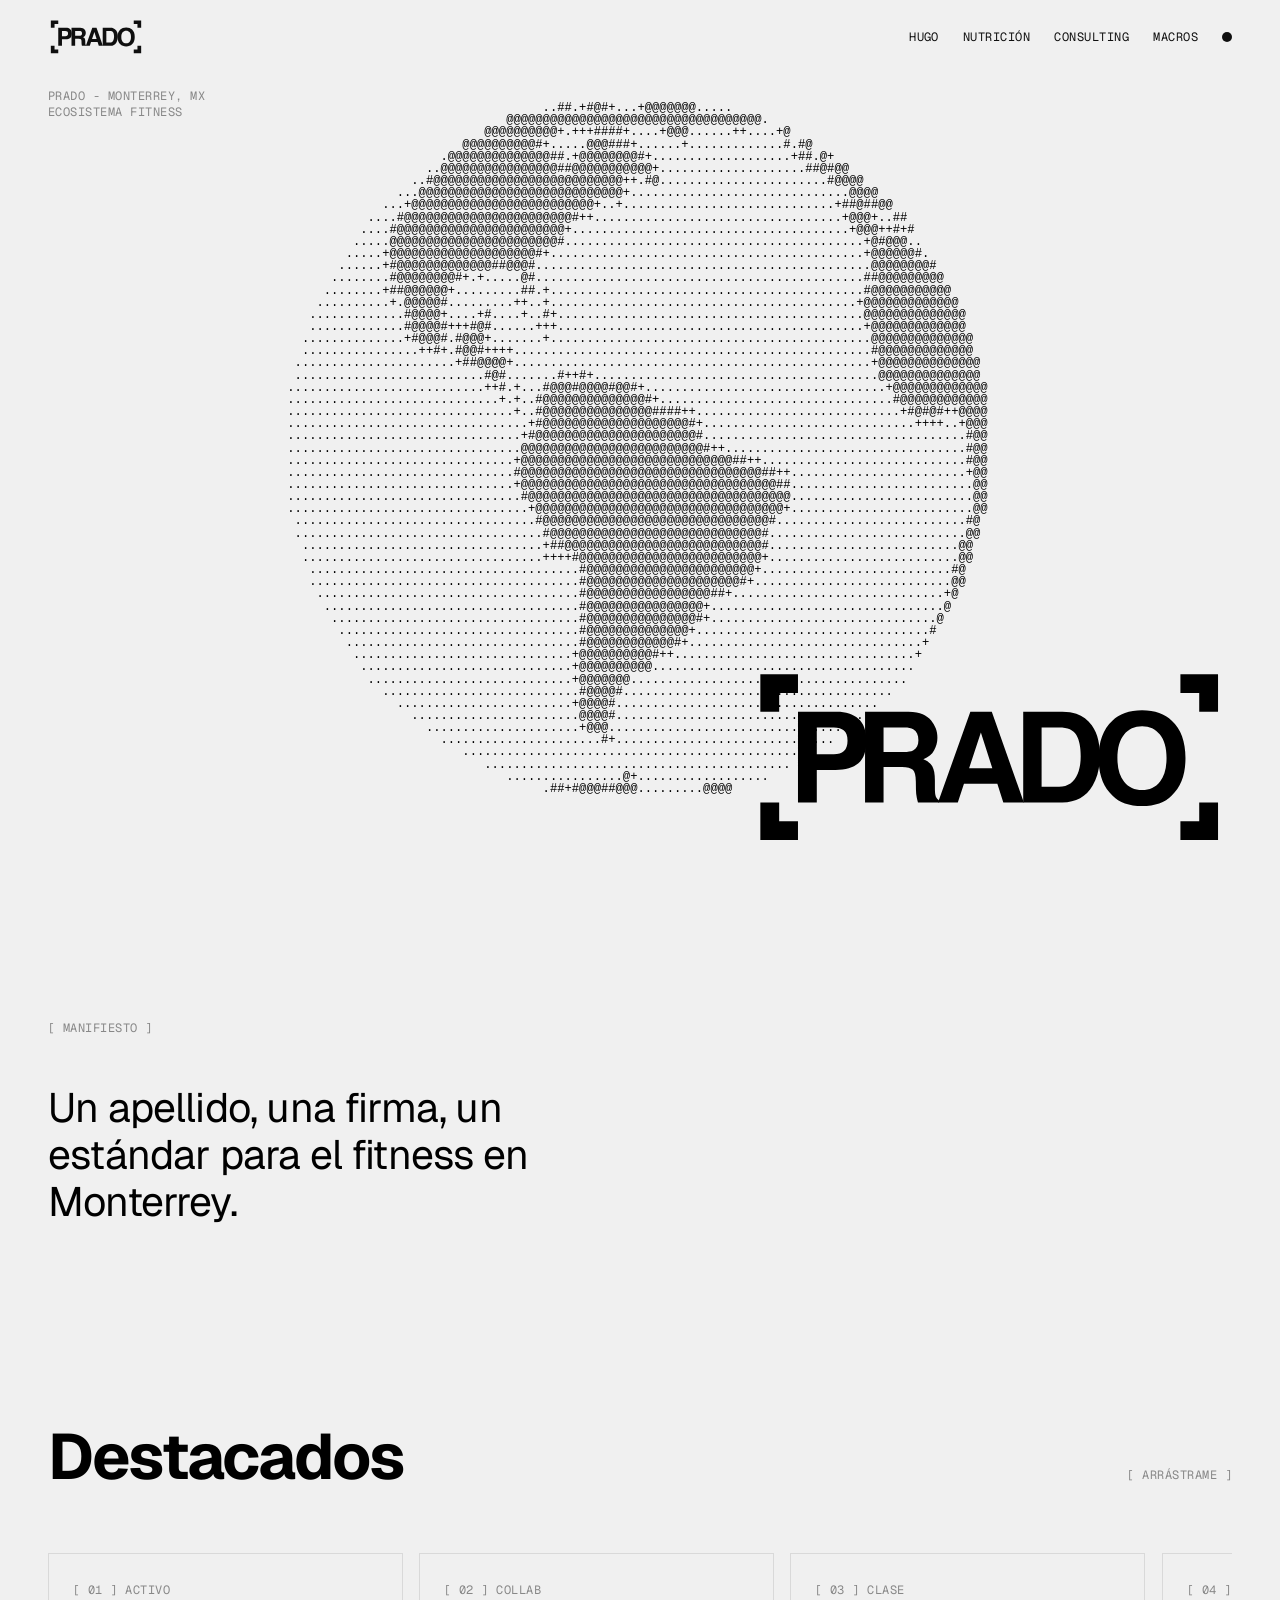
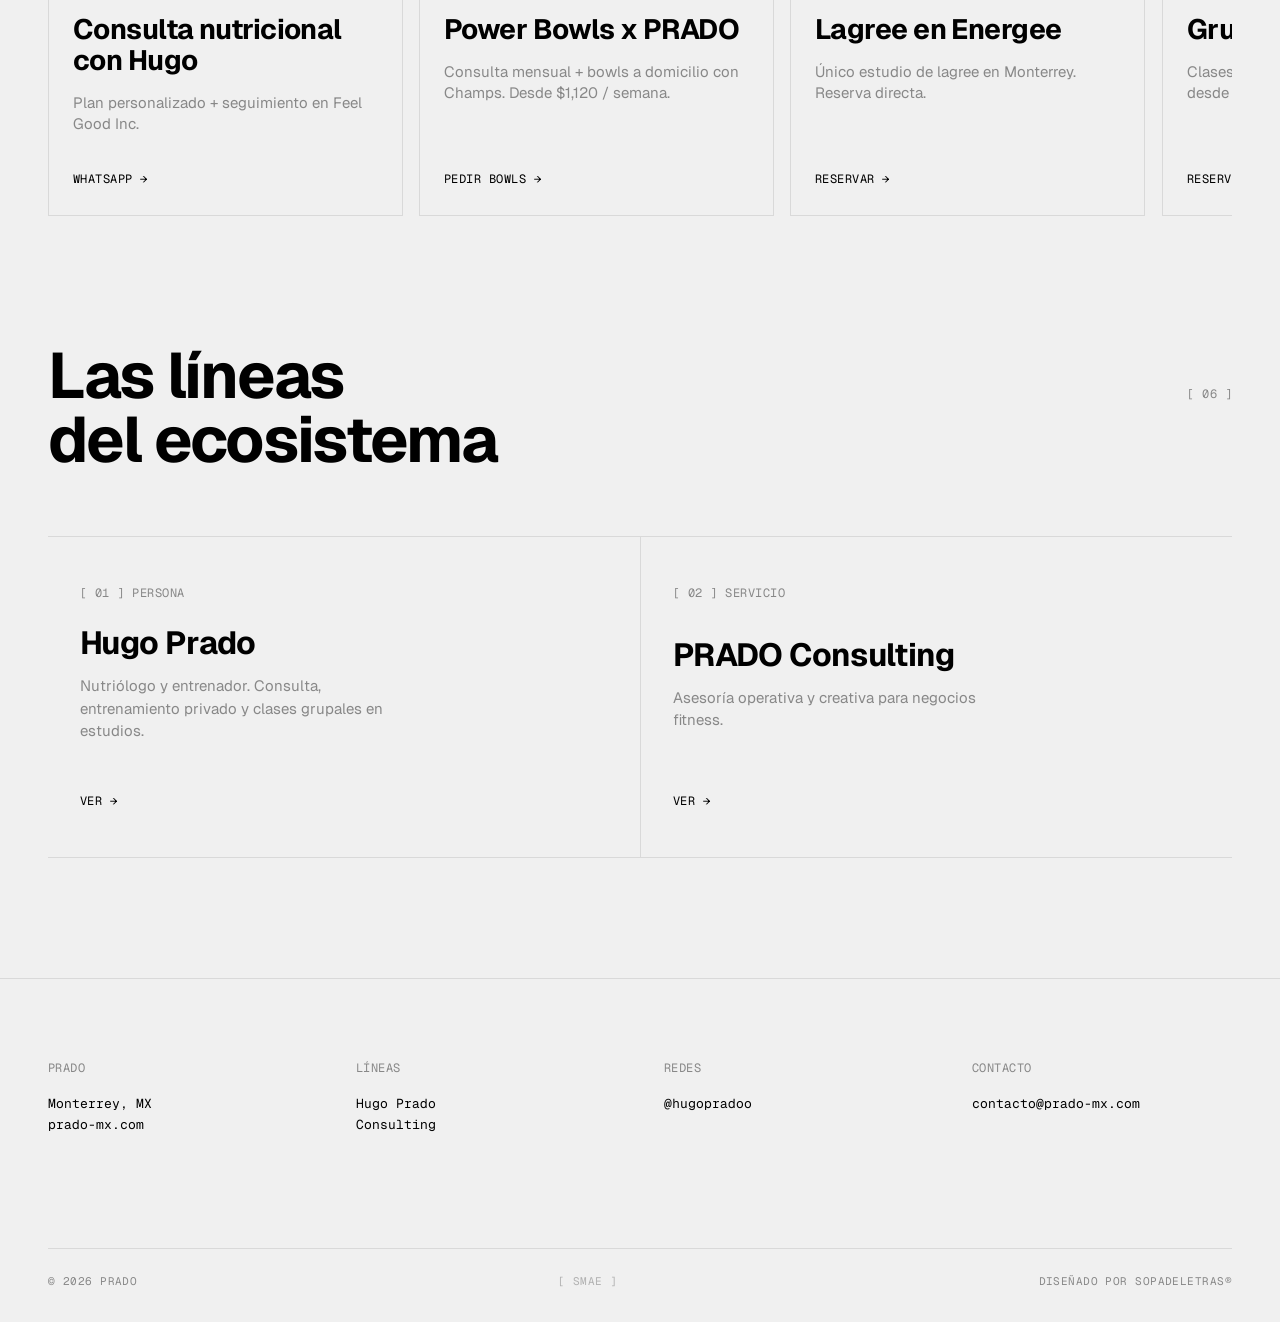
==== index.html @ 4c2db455 "infra: lenis local, 404 page, sitemap, cache-bump script, email fix Fundación mecánica (fase Opus, s" ====
<!doctype html>
<html lang="es">
<head>
  <meta charset="utf-8" />
  <meta name="viewport" content="width=device-width, initial-scale=1, viewport-fit=cover" />
  <title>PRADO - Fitness curado en Monterrey</title>

  <meta name="description" content="PRADO es un ecosistema fitness con base en Monterrey. Hugo Prado y PRADO Consulting." />
  <meta name="theme-color" content="#F0F0F0" />

  <meta property="og:type" content="website" />
  <meta property="og:site_name" content="PRADO" />
  <meta property="og:title" content="PRADO - Fitness curado en Monterrey" />
  <meta property="og:description" content="Ecosistema fitness con base en Monterrey. Hugo Prado y PRADO Consulting." />
  <meta property="og:image" content="https://prado-mx.com/assets/images/og/og-default.jpg?v=2" />
  <meta property="og:image:type" content="image/jpeg" />
  <meta property="og:image:width" content="1200" />
  <meta property="og:image:height" content="630" />
  <meta property="og:image:alt" content="PRADO - ecosistema fitness en Monterrey" />
  <meta property="og:url" content="https://prado-mx.com/" />
  <meta property="og:locale" content="es_MX" />

  <link rel="canonical" href="https://prado-mx.com/" />

  <meta name="twitter:card" content="summary_large_image" />
  <meta name="twitter:title" content="PRADO - Fitness curado en Monterrey" />
  <meta name="twitter:description" content="Ecosistema fitness con base en Monterrey." />
  <meta name="twitter:image" content="https://prado-mx.com/assets/images/og/og-default.jpg?v=2" />

  <link rel="icon" href="/assets/logo/favicon-dark.png" type="image/png" media="(prefers-color-scheme: light)" />
  <link rel="icon" href="/assets/logo/favicon-light.png" type="image/png" media="(prefers-color-scheme: dark)" />
  <link rel="apple-touch-icon" href="/assets/logo/app-icon.png" />

  <link rel="preconnect" href="https://fonts.googleapis.com">
  <link rel="preconnect" href="https://fonts.gstatic.com" crossorigin>
  <link href="https://fonts.googleapis.com/css2?family=Geist:wght@400;700&family=Geist+Mono:wght@400&display=swap" rel="stylesheet">

  <link rel="stylesheet" href="/style.css?v=30" />

  <script>
    (function () {
      try {
        var s = localStorage.getItem('prado-theme');
        var sys = window.matchMedia('(prefers-color-scheme: dark)').matches;
        if (s === 'dark' || (!s && sys)) document.documentElement.classList.add('dark');
      } catch (e) {}
    })();
  </script>

  <script type="application/ld+json">
  {
    "@context": "https://schema.org",
    "@type": "Organization",
    "name": "PRADO",
    "url": "https://prado-mx.com",
    "description": "Ecosistema fitness con base en Monterrey.",
    "sameAs": [
      "https://instagram.com/hugopradoo"
    ]
  }
  </script>
</head>
<body>

  <nav class="nav">
    <a href="/" class="nav-logo" aria-label="PRADO">
      <svg viewBox="80 360 920 360" xmlns="http://www.w3.org/2000/svg" aria-hidden="true">
        <g fill="currentColor">
          <path d="M292.56,551.51c-10.04,8.37-24.36,12.56-42.99,12.56h-35.69v61.64h-35.59v-171.42h73.61c16.97,0,30.5,4.42,40.58,13.26,10.09,8.84,15.13,22.52,15.13,41.05,0,20.24-5.02,34.54-15.05,42.91ZM265.23,489.76c-4.54-3.8-10.89-5.7-19.07-5.7h-32.28v50.47h32.28c8.17,0,14.53-2.05,19.07-6.16,4.54-4.11,6.8-10.62,6.8-19.54s-2.27-15.27-6.8-19.07Z"/>
          <path d="M414.2,458.71c6.31,2.72,11.66,6.71,16.05,11.98,3.63,4.34,6.5,9.15,8.62,14.42,2.12,5.27,3.17,11.28,3.17,18.03,0,8.14-2.05,16.15-6.16,24.02-4.11,7.87-10.89,13.43-20.35,16.69,7.91,3.18,13.51,7.7,16.81,13.55,3.3,5.86,4.94,14.79,4.94,26.81v11.51c0,7.83.31,13.14.95,15.93.95,4.42,3.15,7.68,6.61,9.77v4.3h-39.54c-1.09-3.8-1.86-6.86-2.33-9.19-.93-4.81-1.43-9.73-1.51-14.77l-.23-15.93c-.15-10.93-2.04-18.22-5.67-21.86-3.63-3.64-10.43-5.47-20.41-5.47h-34.98v67.22h-35.01v-171.42h81.99c11.72.23,20.73,1.71,27.05,4.42ZM340.16,484.06v46.05h38.55c7.66,0,13.4-.93,17.23-2.79,6.77-3.26,10.16-9.69,10.16-19.31,0-10.39-3.28-17.37-9.83-20.93-3.68-2.02-9.2-3.02-16.57-3.02h-39.54Z"/>
          <path d="M504.37,454.29h40.53l60.65,171.42h-38.84l-11.31-35.24h-63.13l-11.62,35.24h-37.47l61.19-171.42ZM502.01,560.93h43.9l-21.65-67.45-22.25,67.45Z"/>
          <path d="M704.8,458.01c12.03,3.95,21.76,11.21,29.21,21.75,5.97,8.53,10.04,17.75,12.22,27.68,2.17,9.93,3.26,19.38,3.26,28.38,0,22.79-4.58,42.1-13.73,57.92-12.41,21.32-31.58,31.98-57.5,31.98h-73.91v-171.42h73.91c10.63.16,19.48,1.4,26.54,3.72ZM639.13,484.06v111.88h33.08c16.93,0,28.73-8.33,35.41-25,3.65-9.15,5.47-20.04,5.47-32.68,0-17.44-2.74-30.84-8.21-40.18-5.48-9.34-16.37-14.01-32.67-14.01h-33.08Z"/>
          <path d="M885.36,612.48c-12.95,13.34-31.67,20-56.17,20s-43.22-6.67-56.17-20c-17.37-16.36-26.05-39.93-26.05-70.71s8.68-54.97,26.05-70.71c12.95-13.33,31.67-20,56.17-20s43.22,6.67,56.17,20c17.29,15.74,25.93,39.31,25.93,70.71s-8.64,54.35-25.93,70.71ZM862.97,586.43c8.33-10.47,12.5-25.35,12.5-44.66s-4.17-34.09-12.5-44.6c-8.33-10.51-19.6-15.76-33.78-15.76s-25.51,5.23-33.96,15.7c-8.45,10.47-12.68,25.35-12.68,44.66s4.23,34.19,12.68,44.66c8.45,10.47,19.77,15.7,33.96,15.7s25.45-5.23,33.78-15.7Z"/>
          <polygon points="142.71 383.11 107.12 383.11 107.12 418.7 107.12 454.29 142.71 454.29 142.71 418.7 178.29 418.7 178.29 383.11 142.71 383.11"/>
          <polygon points="142.71 661.3 142.71 625.71 107.12 625.71 107.12 661.3 107.12 696.89 142.71 696.89 178.29 696.89 178.29 661.3 142.71 661.3"/>
          <polygon points="937.29 625.71 937.29 661.3 901.71 661.3 901.71 696.89 937.29 696.89 972.88 696.89 972.88 661.3 972.88 625.71 937.29 625.71"/>
          <polygon points="937.29 383.11 901.71 383.11 901.71 418.7 937.29 418.7 937.29 454.29 972.88 454.29 972.88 418.7 972.88 383.11 937.29 383.11"/>
        </g>
      </svg>
    </a>
    <div class="nav-right">
      <div class="nav-links">
        <a href="/hugo">Hugo</a>
        <a href="/consulta">Nutrición</a>
        <a href="/consulting">Consulting</a>
        <a href="/macros">Macros</a>
      </div>
      <button class="theme-toggle" data-theme-toggle aria-label="Cambiar tema">
        <span data-theme-label>Dark</span>
      </button>
    </div>
    <button class="menu-toggle" data-menu-open aria-label="Abrir menú">[ Menu ]</button>
  </nav>

  <div class="menu-overlay" data-menu-overlay aria-hidden="true">
    <div class="menu-overlay-top">
      <span class="label">[ Menu ]</span>
      <button class="menu-toggle" data-menu-close aria-label="Cerrar menú">[ Close ]</button>
    </div>
    <nav class="menu-links">
      <a href="/" data-menu-link>Home</a>
      <a href="/hugo" data-menu-link>Hugo</a>
      <a href="/consulta" data-menu-link>Nutrición</a>
      <a href="/consulting" data-menu-link>Consulting</a>
      <a href="/macros" data-menu-link>Macros</a>
    </nav>
    <div class="menu-overlay-bottom">
      <span>Monterrey, MX</span>
      <button class="theme-toggle" data-theme-toggle aria-label="Cambiar tema">
        <span data-theme-label>Dark</span>
      </button>
    </div>
  </div>

  <header class="hero hero--with-globe">
    <div class="hero-meta label">
      <span>PRADO -</span> Monterrey, MX<br/>
      Ecosistema fitness
    </div>
    <pre class="hero-globe" data-globe aria-hidden="true"></pre>
    <h1 class="hero-wordmark" aria-label="PRADO">
      <svg viewBox="80 360 920 360" xmlns="http://www.w3.org/2000/svg" aria-hidden="true">
        <g fill="currentColor">
          <path d="M292.56,551.51c-10.04,8.37-24.36,12.56-42.99,12.56h-35.69v61.64h-35.59v-171.42h73.61c16.97,0,30.5,4.42,40.58,13.26,10.09,8.84,15.13,22.52,15.13,41.05,0,20.24-5.02,34.54-15.05,42.91ZM265.23,489.76c-4.54-3.8-10.89-5.7-19.07-5.7h-32.28v50.47h32.28c8.17,0,14.53-2.05,19.07-6.16,4.54-4.11,6.8-10.62,6.8-19.54s-2.27-15.27-6.8-19.07Z"/>
          <path d="M414.2,458.71c6.31,2.72,11.66,6.71,16.05,11.98,3.63,4.34,6.5,9.15,8.62,14.42,2.12,5.27,3.17,11.28,3.17,18.03,0,8.14-2.05,16.15-6.16,24.02-4.11,7.87-10.89,13.43-20.35,16.69,7.91,3.18,13.51,7.7,16.81,13.55,3.3,5.86,4.94,14.79,4.94,26.81v11.51c0,7.83.31,13.14.95,15.93.95,4.42,3.15,7.68,6.61,9.77v4.3h-39.54c-1.09-3.8-1.86-6.86-2.33-9.19-.93-4.81-1.43-9.73-1.51-14.77l-.23-15.93c-.15-10.93-2.04-18.22-5.67-21.86-3.63-3.64-10.43-5.47-20.41-5.47h-34.98v67.22h-35.01v-171.42h81.99c11.72.23,20.73,1.71,27.05,4.42ZM340.16,484.06v46.05h38.55c7.66,0,13.4-.93,17.23-2.79,6.77-3.26,10.16-9.69,10.16-19.31,0-10.39-3.28-17.37-9.83-20.93-3.68-2.02-9.2-3.02-16.57-3.02h-39.54Z"/>
          <path d="M504.37,454.29h40.53l60.65,171.42h-38.84l-11.31-35.24h-63.13l-11.62,35.24h-37.47l61.19-171.42ZM502.01,560.93h43.9l-21.65-67.45-22.25,67.45Z"/>
          <path d="M704.8,458.01c12.03,3.95,21.76,11.21,29.21,21.75,5.97,8.53,10.04,17.75,12.22,27.68,2.17,9.93,3.26,19.38,3.26,28.38,0,22.79-4.58,42.1-13.73,57.92-12.41,21.32-31.58,31.98-57.5,31.98h-73.91v-171.42h73.91c10.63.16,19.48,1.4,26.54,3.72ZM639.13,484.06v111.88h33.08c16.93,0,28.73-8.33,35.41-25,3.65-9.15,5.47-20.04,5.47-32.68,0-17.44-2.74-30.84-8.21-40.18-5.48-9.34-16.37-14.01-32.67-14.01h-33.08Z"/>
          <path d="M885.36,612.48c-12.95,13.34-31.67,20-56.17,20s-43.22-6.67-56.17-20c-17.37-16.36-26.05-39.93-26.05-70.71s8.68-54.97,26.05-70.71c12.95-13.33,31.67-20,56.17-20s43.22,6.67,56.17,20c17.29,15.74,25.93,39.31,25.93,70.71s-8.64,54.35-25.93,70.71ZM862.97,586.43c8.33-10.47,12.5-25.35,12.5-44.66s-4.17-34.09-12.5-44.6c-8.33-10.51-19.6-15.76-33.78-15.76s-25.51,5.23-33.96,15.7c-8.45,10.47-12.68,25.35-12.68,44.66s4.23,34.19,12.68,44.66c8.45,10.47,19.77,15.7,33.96,15.7s25.45-5.23,33.78-15.7Z"/>
          <polygon points="142.71 383.11 107.12 383.11 107.12 418.7 107.12 454.29 142.71 454.29 142.71 418.7 178.29 418.7 178.29 383.11 142.71 383.11"/>
          <polygon points="142.71 661.3 142.71 625.71 107.12 625.71 107.12 661.3 107.12 696.89 142.71 696.89 178.29 696.89 178.29 661.3 142.71 661.3"/>
          <polygon points="937.29 625.71 937.29 661.3 901.71 661.3 901.71 696.89 937.29 696.89 972.88 696.89 972.88 661.3 972.88 625.71 937.29 625.71"/>
          <polygon points="937.29 383.11 901.71 383.11 901.71 418.7 937.29 418.7 937.29 454.29 972.88 454.29 972.88 418.7 972.88 383.11 937.29 383.11"/>
        </g>
      </svg>
    </h1>
  </header>

  <section class="section" id="manifesto">
    <p class="label" style="margin-bottom: 48px;" data-reveal>[ Manifiesto ]</p>
    <p class="manifesto" data-reveal>
      Un apellido, una firma, un estándar para el fitness en Monterrey.
    </p>
  </section>

  <section class="section section--tight" id="destacados">
    <div class="section-head" data-reveal>
      <h2 class="section-title">Destacados</h2>
      <span class="label">[ Arrástrame ]</span>
    </div>
    <div class="ctas" role="list">
      <a class="cta-card" role="listitem" data-cursor data-reveal href="https://api.whatsapp.com/send?phone=528132446886&text=Hola%2C%20vengo%20de%20prado-mx.com%20y%20quiero%20agendar%20consulta%20nutricional%20con%20Hugo%20Prado." target="_blank" rel="noopener">
        <span class="label">[ 01 ] Activo</span>
        <h3>Consulta nutricional con Hugo</h3>
        <p>Plan personalizado + seguimiento en Feel Good Inc.</p>
        <span class="arrow">WhatsApp →</span>
      </a>
      <a class="cta-card" role="listitem" data-cursor data-reveal href="https://wa.me/528186035391?text=Hola%2C%20vengo%20de%20prado-mx.com%20y%20me%20interesa%20el%20plan%20Power%20Bowls%20x%20PRADO.">
        <span class="label">[ 02 ] Collab</span>
        <h3>Power Bowls x PRADO</h3>
        <p>Consulta mensual + bowls a domicilio con Champs. Desde $1,120 / semana.</p>
        <span class="arrow">Pedir bowls →</span>
      </a>
      <a class="cta-card" role="listitem" data-cursor data-reveal href="https://www.energee.mx/book-online" target="_blank" rel="noopener">
        <span class="label">[ 03 ] Clase</span>
        <h3>Lagree en Energee</h3>
        <p>Único estudio de lagree en Monterrey. Reserva directa.</p>
        <span class="arrow">Reservar →</span>
      </a>
      <a class="cta-card" role="listitem" data-cursor data-reveal href="https://impulsefitness.fitcolatam.com/classes" target="_blank" rel="noopener">
        <span class="label">[ 04 ] Clase</span>
        <h3>Grupales en Impulse</h3>
        <p>Clases con Hugo en Impulse. Reserva desde su plataforma.</p>
        <span class="arrow">Reservar →</span>
      </a>
      <a class="cta-card" role="listitem" data-cursor data-reveal href="/consulting">
        <span class="label">[ 05 ] Servicio</span>
        <h3>¿Tienes un estudio o una marca?</h3>
        <p>PRADO Consulting para operación, programación de clases y collabs con sentido.</p>
        <span class="arrow">Ver servicios →</span>
      </a>
      <a class="cta-card" role="listitem" data-cursor data-reveal href="/macros">
        <span class="label">[ 06 ] Herramienta</span>
        <h3>Macros Monterrey</h3>
        <p>Calculadora gratuita calibrada por Hugo Prado. Sin registro.</p>
        <span class="arrow">Calcular →</span>
      </a>
    </div>
  </section>

  <section class="section" id="lineas" style="padding-top: 40px;">
    <div class="section-head" data-reveal>
      <h2 class="section-title">Las líneas<br/>del ecosistema</h2>
      <span class="label">[ 06 ]</span>
    </div>

    <div class="lines">
      <a class="line-card" data-status="active" data-cursor data-reveal href="/hugo">
        <span class="label">[ 01 ] Persona</span>
        <div>
          <h3>Hugo Prado</h3>
          <p>Nutriólogo y entrenador. Consulta, entrenamiento privado y clases grupales en estudios.</p>
        </div>
        <span class="arrow">Ver →</span>
      </a>

      <a class="line-card" data-status="active" data-cursor data-reveal href="/consulting">
        <span class="label">[ 02 ] Servicio</span>
        <div>
          <h3>PRADO Consulting</h3>
          <p>Asesoría operativa y creativa para negocios fitness.</p>
        </div>
        <span class="arrow">Ver →</span>
      </a>

      <!-- ================================================================
           HIDDEN UNTIL LAUNCH: Fit Week, FitWork, Guía Fitness MTY, Studio Manager
           Descomentar cuando cada producto tenga campaña / página propia.
           Renumerar los [ 0X ] labels si se reactivan en otro orden.
           ================================================================ -->
      <!--
      <article class="line-card" data-status="soon">
        <span class="label">[ 03 ] Evento</span>
        <div>
          <h3>Fit Week</h3>
          <p>Semana fitness para estudios de Monterrey. Formato Restaurant Week.</p>
        </div>
        <span class="arrow">Próximamente</span>
      </article>

      <article class="line-card" data-status="soon">
        <span class="label">[ 04 ] Plataforma</span>
        <div>
          <h3>FitWork</h3>
          <p>Bolsa de trabajo fitness en México.</p>
        </div>
        <span class="arrow">Próximamente</span>
      </article>

      <article class="line-card" data-status="soon">
        <span class="label">[ 05 ] Directorio</span>
        <div>
          <h3>Guía Fitness MTY</h3>
          <p>Directorio curado de estudios en Monterrey.</p>
        </div>
        <span class="arrow">Próximamente</span>
      </article>

      <article class="line-card" data-status="soon">
        <span class="label">[ 06 ] SaaS</span>
        <div>
          <h3>Studio Manager</h3>
          <p>Software para operar estudios fitness.</p>
        </div>
        <span class="arrow">Próximamente</span>
      </article>
      -->
    </div>
  </section>

  <footer class="footer">
    <div>
      <h4>PRADO</h4>
      <p>Monterrey, MX<br/>prado-mx.com</p>
    </div>
    <div>
      <h4>Líneas</h4>
      <a href="/hugo">Hugo Prado</a><br/>
      <a href="/consulting">Consulting</a>
    </div>
    <div>
      <h4>Redes</h4>
      <a href="https://instagram.com/hugopradoo" target="_blank" rel="noopener">@hugopradoo</a>
      <!-- HIDDEN UNTIL LAUNCH:
      <br/><a href="https://instagram.com/fitweek.mx" target="_blank" rel="noopener">@fitweek.mx</a>
      <br/><a href="https://instagram.com/fitwork.mx" target="_blank" rel="noopener">@fitwork.mx</a>
      -->
    </div>
    <div>
      <h4>Contacto</h4>
      <a href="mailto:contacto@prado-mx.com">contacto@prado-mx.com</a>
    </div>
    <div class="footer-bottom">
      <span>© 2026 PRADO</span>
      <a href="/smae" class="footer-internal" rel="nofollow">[ smae ]</a>
      <span>Diseñado por sopadeletras®</span>
    </div>
  </footer>

  <script src="/assets/vendor/lenis-1.1.14.min.js"></script>
  <script src="/scroll.js"></script>
  <script src="/globe.js?v=2" defer></script>
</body>
</html>
---- style.css ----
/* ============================================================
   PRADO - style.css
   ============================================================ */

:root {
  --black: #000000;
  --white: #F0F0F0;
  --gray:  #888888;

  --bg: var(--white);
  --fg: var(--black);
  --surface: var(--white);
  --surface-hover: #e6e6e6;
  --divider: #d9d9d9;

  --col: 260px;
  --gap: 48px;

  --pad-x: 24px;
  --pad-y: 32px;

  --font-sans: 'Geist', system-ui, sans-serif;
  --font-mono: 'Geist Mono', ui-monospace, monospace;
  /* Para ASCII art (globo, heroes ASCII): monospace ESTRICTO del sistema.
     NO usa Geist Mono porque una versión local mal instalada / con kerning
     en el punto rompe el ancho fijo y deforma el ASCII. */
  --font-ascii: ui-monospace, 'SF Mono', SFMono-Regular, Menlo, Consolas, 'Liberation Mono', monospace;
}
:root.dark {
  --bg: var(--black);
  --fg: var(--white);
  --surface: var(--black);
  --surface-hover: #0a0a0a;
  --divider: #333333;
}

@media (min-width: 900px) {
  :root {
    --pad-x: 48px;
    --pad-y: 48px;
  }
}

/* reset ---------------------------------------------------- */
*, *::before, *::after { box-sizing: border-box; }
html, body { margin: 0; padding: 0; }
body {
  font-family: var(--font-sans);
  font-weight: 400;
  background: var(--bg);
  color: var(--fg);
  -webkit-font-smoothing: antialiased;
  -moz-osx-font-smoothing: grayscale;
  text-rendering: optimizeLegibility;
  overflow-x: hidden;
  transition: background 240ms ease, color 240ms ease;
}
img, svg { display: block; max-width: 100%; }
a { color: inherit; text-decoration: none; }
button { font: inherit; color: inherit; background: none; border: 0; cursor: pointer; }
ul, ol { margin: 0; padding: 0; list-style: none; }
h1, h2, h3, h4, p { margin: 0; }

::selection { background: var(--fg); color: var(--bg); }

/* force-dark section - used e.g. for /hugo hero with editorial photo */
.force-dark {
  background: var(--black);
  color: var(--white);
  --bg: var(--black);
  --fg: var(--white);
  --surface: var(--black);
  --surface-hover: #0a0a0a;
  --divider: #333333;
}

/* typography ----------------------------------------------- */
.mono { font-family: var(--font-mono); }
.label {
  font-family: var(--font-mono);
  font-size: 12px;
  letter-spacing: 0.04em;
  text-transform: uppercase;
  color: var(--gray);
}

/* wordmark - brackets + PRADO ------------------------------ */
.wordmark {
  display: inline-flex;
  align-items: center;
  gap: 0.18em;
  font-family: var(--font-sans);
  font-weight: 700;
  letter-spacing: -0.02em;
  line-height: 1;
  position: relative;
}
.wordmark::before,
.wordmark::after {
  content: '';
  display: inline-block;
  width: 0.32em;
  height: 1em;
  border: 0.08em solid currentColor;
}
.wordmark::before { border-right: 0; }
.wordmark::after  { border-left: 0; }

/* nav ------------------------------------------------------ */
.nav {
  position: fixed;
  top: 0; left: 0; right: 0;
  z-index: 100;
  display: flex;
  justify-content: space-between;
  align-items: center;
  padding: 18px var(--pad-x);
  mix-blend-mode: difference;
  color: #ffffff;
}
.nav-logo {
  display: block;
  width: 96px;
  height: auto;
  color: inherit;
}
.nav-logo svg { width: 100%; height: auto; display: block; }
.nav-right { display: flex; align-items: center; gap: 24px; }
.nav-links { display: flex; gap: 24px; }
.nav-links a,
.theme-toggle,
.menu-toggle {
  font-family: var(--font-mono);
  font-size: 12px;
  letter-spacing: 0.04em;
  text-transform: uppercase;
  padding: 0;
}
.theme-toggle {
  display: inline-flex;
  align-items: center;
  gap: 6px;
  cursor: pointer;
}
.theme-toggle::before {
  content: '';
  width: 10px;
  height: 10px;
  border-radius: 50%;
  background: currentColor;
  display: inline-block;
}
:root.dark .theme-toggle::before { background: transparent; border: 1px solid currentColor; }

/* mobile menu trigger -------------------------------------- */
.menu-toggle {
  display: none;
  cursor: pointer;
  padding: 4px 0;
}
@media (max-width: 720px) {
  .nav-right { display: none; }
  .menu-toggle { display: inline-block; }
}

/* desktop: hide theme-toggle label, keep the dot */
@media (min-width: 721px) {
  .nav-right .theme-toggle [data-theme-label] {
    position: absolute;
    width: 1px; height: 1px;
    padding: 0; margin: -1px;
    overflow: hidden;
    clip: rect(0, 0, 0, 0);
    white-space: nowrap;
    border: 0;
  }
  .nav-right .theme-toggle { gap: 0; }
}

/* mobile menu overlay -------------------------------------- */
.menu-overlay {
  position: fixed;
  inset: 0;
  z-index: 200;
  background: var(--bg);
  color: var(--fg);
  display: flex;
  flex-direction: column;
  justify-content: space-between;
  padding: 18px var(--pad-x) var(--pad-y);
  opacity: 0;
  visibility: hidden;
  transition: opacity 240ms ease, visibility 240ms;
}
body.menu-open { overflow: hidden; }
body.menu-open .menu-overlay {
  opacity: 1;
  visibility: visible;
}
.menu-overlay-top {
  display: flex;
  justify-content: space-between;
  align-items: center;
  min-height: 37.56px; /* matches .nav-logo rendered height so [ Close ] lands where [ Menu ] was */
}
.menu-overlay-top .nav-logo { width: 96px; }
.menu-links {
  display: flex;
  flex-direction: column;
  align-items: flex-end;
  gap: 14px;
  margin-top: auto;
  margin-bottom: auto;
  font-family: var(--font-mono);
  font-weight: 400;
  font-size: clamp(20px, 6vw, 32px);
  letter-spacing: 0.02em;
  text-transform: uppercase;
  line-height: 1.1;
  text-align: right;
}
.menu-links a {
  display: inline-block;
  color: var(--fg);
}
.menu-links a::before {
  content: '[ ';
  color: var(--gray);
}
.menu-links a::after {
  content: ' ]';
  color: var(--gray);
}
.menu-overlay-bottom {
  display: flex;
  justify-content: space-between;
  align-items: center;
  font-family: var(--font-mono);
  font-size: 12px;
  letter-spacing: 0.04em;
  text-transform: uppercase;
  color: var(--gray);
}
.menu-overlay-bottom .theme-toggle { color: var(--fg); }

/* hero ----------------------------------------------------- */
.hero {
  position: relative;
  height: 100dvh;
  min-height: 100dvh;
  width: 100%;
  overflow: hidden;
}
.hero-wordmark {
  position: absolute;
  bottom: var(--pad-y);
  left: var(--pad-x);
  right: var(--pad-x);
  margin: 0;
  color: var(--fg);
  font-family: var(--font-sans);
  font-weight: 700;
  letter-spacing: -0.04em;
  line-height: 0.88;
}
.hero-wordmark:has(svg) { line-height: 0; }
.hero-wordmark svg {
  width: 100%;
  height: auto;
  display: block;
}

.hero-meta {
  position: absolute;
  top: calc(var(--pad-y) + 40px);
  left: var(--pad-x);
  max-width: 560px;
}

/* ASCII globe (home hero) --------------------------------- */
.hero-globe {
  position: absolute;
  top: 50%;
  left: 50%;
  transform: translate(-50%, -50%);
  width: min(78vw, 52vh);
  height: min(78vw, 52vh);
  margin: 0;
  font-family: var(--font-ascii);
  font-size: clamp(6px, 1.4vmin, 12px);
  line-height: 1;
  letter-spacing: 0;
  font-variant-ligatures: none;
  font-feature-settings: "liga" 0, "calt" 0, "dlig" 0;
  font-kerning: none;
  color: var(--fg);
  white-space: pre;
  overflow: hidden;
  pointer-events: auto;
  user-select: none;
  -webkit-user-select: none;
  touch-action: pan-y;
  cursor: grab;
  z-index: 1;
  text-align: left;
}
.hero-globe:active { cursor: grabbing; }
@media (min-width: 900px) {
  .hero-globe {
    width: min(62vw, 80vh);
    height: min(62vw, 80vh);
    font-size: clamp(8px, 0.95vw, 14px);
  }
  .hero--with-globe .hero-wordmark {
    left: auto;
    right: var(--pad-x);
    width: 38%;
  }
}

/* ASCII digital rain (macros hero) ------------------------- */
.hero-ascii {
  position: absolute;
  inset: 0;
  margin: 0;
  padding: 0;
  font-family: var(--font-ascii);
  font-size: clamp(10px, 1.6vmin, 14px);
  line-height: 1;
  letter-spacing: 0;
  font-variant-ligatures: none;
  font-feature-settings: "liga" 0, "calt" 0, "dlig" 0;
  font-kerning: none;
  color: var(--fg);
  white-space: pre;
  overflow: hidden;
  pointer-events: none;
  user-select: none;
  -webkit-user-select: none;
  opacity: 0.42;
  z-index: 0;
}
.hero--ascii .hero-meta { z-index: 2; }
.hero--ascii .hero-wordmark { z-index: 2; }
.hero--ascii::after {
  content: "";
  position: absolute;
  inset: 0;
  background: linear-gradient(180deg, transparent 0%, transparent 55%, var(--bg) 100%);
  z-index: 1;
  pointer-events: none;
  opacity: 0.85;
}
@media (min-width: 900px) {
  .hero-ascii { font-size: clamp(11px, 1.15vw, 16px); }
}

/* hero with photo (parallax) -------------------------------- */
.hero-photo { background: var(--black); }
.hero-photo-img {
  position: absolute;
  inset: 0;
  overflow: hidden;
  will-change: transform;
}
.hero-photo-img img {
  width: 100%;
  height: 120%;
  object-fit: cover;
  object-position: center 30%;
  display: block;
  filter: brightness(0.85);
}
.hero-photo .hero-meta,
.hero-photo .hero-wordmark { z-index: 2; }
.hero-photo::after {
  content: '';
  position: absolute;
  inset: 0;
  background: linear-gradient(to bottom, rgba(0,0,0,0.1) 0%, rgba(0,0,0,0) 40%, rgba(0,0,0,0.4) 100%);
  z-index: 1;
  pointer-events: none;
}

/* sections ------------------------------------------------- */
.section {
  padding: 120px var(--pad-x);
  position: relative;
}
.section-head {
  display: flex;
  justify-content: space-between;
  align-items: baseline;
  gap: 24px;
  margin-bottom: 64px;
}
.section-title {
  font-size: clamp(32px, 6vw, 64px);
  font-weight: 700;
  letter-spacing: -0.03em;
  line-height: 1;
  max-width: 18ch;
}

/* manifesto ------------------------------------------------ */
.manifesto {
  font-size: clamp(24px, 3.2vw, 42px);
  font-weight: 400;
  line-height: 1.15;
  letter-spacing: -0.02em;
  max-width: 22ch;
}

/* seasonal CTAs carousel (home) ---------------------------- */
.section--tight { padding-top: 80px; padding-bottom: 80px; }
.ctas {
  display: flex;
  gap: 16px;
  overflow-x: auto;
  overflow-y: hidden;
  scroll-snap-type: x mandatory;
  scroll-behavior: smooth;
  -webkit-overflow-scrolling: touch;
  padding-bottom: 8px;
  scrollbar-width: none;
}
.ctas::-webkit-scrollbar { display: none; }
.cta-card {
  flex: 0 0 auto;
  width: 80%;
  max-width: 380px;
  min-height: 240px;
  scroll-snap-align: start;
  display: flex;
  flex-direction: column;
  gap: 16px;
  padding: 28px 24px;
  border: 1px solid var(--divider);
  text-decoration: none;
  color: inherit;
  background: var(--bg);
  transition: background 180ms ease;
}
.cta-card:hover { background: var(--surface-hover); text-decoration: none; }
.cta-card .label { color: var(--gray); }
.cta-card h3 {
  font-size: clamp(22px, 2.6vw, 28px);
  font-weight: 700;
  letter-spacing: -0.02em;
  line-height: 1.1;
  margin: 0;
}
.cta-card p {
  font-size: 15px;
  line-height: 1.4;
  color: var(--gray);
  margin: 0;
  max-width: 32ch;
}
.cta-card .arrow {
  margin-top: auto;
  font-family: var(--font-mono);
  font-size: 12px;
  letter-spacing: 0.04em;
  text-transform: uppercase;
  color: var(--fg);
}
@media (min-width: 720px) {
  .cta-card { width: 42%; max-width: 420px; }
}
@media (min-width: 1100px) {
  .cta-card { width: 30%; max-width: 420px; }
}

/* closing CTA (end of hugo / consulting / macros) --------- */
.closing-cta {
  border-top: 1px solid var(--divider);
  padding-top: 80px;
  padding-bottom: 120px;
  display: grid;
  gap: 32px;
}
.closing-cta .label { color: var(--gray); }
.closing-cta h2 {
  font-size: clamp(36px, 6vw, 72px);
  font-weight: 700;
  letter-spacing: -0.03em;
  line-height: 0.95;
  margin: 0;
  max-width: 18ch;
}
.closing-cta p {
  font-size: clamp(15px, 1.6vw, 18px);
  line-height: 1.5;
  color: var(--gray);
  max-width: 52ch;
  margin: 0;
}
.closing-cta-actions {
  display: flex;
  flex-wrap: wrap;
  gap: 12px;
  margin-top: 8px;
}
.closing-cta-btn {
  font-family: var(--font-mono);
  font-size: 12px;
  letter-spacing: 0.04em;
  text-transform: uppercase;
  padding: 14px 20px;
  border: 1px solid var(--fg);
  color: var(--fg);
  text-decoration: none;
  background: var(--bg);
  transition: background 160ms ease, color 160ms ease;
}
.closing-cta-btn:hover {
  background: var(--fg);
  color: var(--bg);
  text-decoration: none;
}
.closing-cta-btn--ghost {
  border-color: var(--divider);
  color: var(--gray);
}
.closing-cta-btn--ghost:hover {
  background: var(--surface-hover);
  color: var(--fg);
  border-color: var(--fg);
}

/* lines grid ----------------------------------------------- */
.lines {
  display: grid;
  grid-template-columns: 1fr;
  gap: 1px;
  background: var(--divider);
  border-top: 1px solid var(--divider);
  border-bottom: 1px solid var(--divider);
}
@media (min-width: 720px) { .lines { grid-template-columns: 1fr 1fr; } }
/* 3-col re-activar cuando haya >= 5 lineas visibles (ver comentario "HIDDEN UNTIL LAUNCH" en index.html) */
/* @media (min-width: 1100px) { .lines { grid-template-columns: repeat(3, 1fr); } } */

.line-card {
  background: var(--surface);
  padding: 48px 32px;
  display: flex;
  flex-direction: column;
  justify-content: space-between;
  min-height: 320px;
  position: relative;
  transition: background 160ms ease;
}
.line-card a { display: contents; }
a.line-card { text-decoration: none; color: inherit; }
a.line-card:hover { text-decoration: none; }
.line-card[data-status="active"]:hover { background: var(--surface-hover); }
.line-card[data-status="soon"] { color: var(--gray); }

.line-card .label { margin-bottom: 24px; }
.line-card h3 {
  font-size: 32px;
  font-weight: 700;
  letter-spacing: -0.02em;
  line-height: 1;
}
.line-card p {
  margin-top: 16px;
  font-size: 15px;
  line-height: 1.5;
  color: var(--gray);
  max-width: 32ch;
}
.line-card .arrow {
  font-family: var(--font-mono);
  font-size: 12px;
  letter-spacing: 0.04em;
  text-transform: uppercase;
  margin-top: 48px;
}

/* brackets hover on active cards (desktop) */
@media (hover: hover) {
  .line-card[data-status="active"]::before,
  .line-card[data-status="active"]::after {
    content: '';
    position: absolute;
    width: 14px;
    height: 14px;
    border: 1px solid var(--fg);
    opacity: 0;
    transition: opacity 200ms ease;
    pointer-events: none;
  }
  .line-card[data-status="active"]::before {
    top: 16px; left: 16px;
    border-right: 0; border-bottom: 0;
  }
  .line-card[data-status="active"]::after {
    bottom: 16px; right: 16px;
    border-left: 0; border-top: 0;
  }
  .line-card[data-status="active"]:hover::before,
  .line-card[data-status="active"]:hover::after { opacity: 1; }
}

/* footer --------------------------------------------------- */
.footer {
  padding: 80px var(--pad-x) 32px;
  border-top: 1px solid var(--divider);
  display: grid;
  grid-template-columns: 1fr;
  gap: 40px;
  font-family: var(--font-mono);
  font-size: 13px;
  line-height: 1.6;
}
@media (min-width: 640px) {
  .footer { grid-template-columns: 1fr 1fr; gap: 48px; }
}
@media (min-width: 900px) {
  .footer { grid-template-columns: 1fr 1fr 1fr 1fr; }
}
.footer h4 {
  font-family: var(--font-mono);
  font-size: 12px;
  letter-spacing: 0.04em;
  text-transform: uppercase;
  color: var(--gray);
  font-weight: 400;
  margin-bottom: 16px;
}
.footer a:hover { color: var(--gray); }
.footer-bottom {
  grid-column: 1 / -1;
  margin-top: 64px;
  padding-top: 24px;
  border-top: 1px solid var(--divider);
  display: flex;
  justify-content: space-between;
  flex-wrap: wrap;
  gap: 16px;
  color: var(--gray);
  font-size: 11px;
  letter-spacing: 0.04em;
  text-transform: uppercase;
}
.footer-internal {
  font-family: var(--font-mono);
  color: var(--gray);
  text-decoration: none;
  opacity: 0.6;
  transition: opacity 160ms ease, color 160ms ease;
}
.footer-internal:hover { opacity: 1; color: var(--fg); }

/* brands grid ---------------------------------------------- */
.brands-grid {
  display: grid;
  grid-template-columns: repeat(2, 1fr);
  gap: 0;
  background: transparent;
  border-top: 1px solid var(--divider);
  border-left: 1px solid var(--divider);
}
@media (min-width: 900px) { .brands-grid { grid-template-columns: repeat(5, 1fr); } }
.brands-grid span {
  background: transparent;
  padding: 40px 24px;
  border-right: 1px solid var(--divider);
  border-bottom: 1px solid var(--divider);
  font-family: var(--font-sans);
  font-weight: 700;
  font-size: 18px;
  letter-spacing: -0.02em;
  text-align: center;
  color: var(--fg);
}

/* credentials list ----------------------------------------- */
.credentials {
  border-top: 1px solid var(--divider);
}
.credentials li {
  display: grid;
  grid-template-columns: 80px 1fr;
  gap: 24px;
  padding: 24px 0;
  border-bottom: 1px solid var(--divider);
  align-items: baseline;
  font-size: clamp(18px, 2vw, 22px);
  font-weight: 400;
  letter-spacing: -0.01em;
}

/* process list (consulting "cómo trabajamos") -------------- */
.process {
  list-style: none;
  padding: 0;
  margin: 0;
  border-top: 1px solid var(--divider);
}
.process li {
  display: grid;
  grid-template-columns: 1fr;
  gap: 12px;
  padding: 32px 0;
  border-bottom: 1px solid var(--divider);
}
.process li .label { color: var(--gray); }
.process li p {
  font-size: clamp(18px, 2vw, 22px);
  letter-spacing: -0.01em;
  line-height: 1.4;
  max-width: 52ch;
  margin: 0;
}
@media (min-width: 720px) {
  .process li {
    grid-template-columns: 160px 1fr;
    gap: 32px;
    align-items: baseline;
  }
}

/* who-card (consulting "con quién") ------------------------ */
.who {
  display: grid;
  grid-template-columns: 1fr;
  gap: 0;
  border-top: 1px solid var(--divider);
  border-left: 1px solid var(--divider);
}
@media (min-width: 720px) {
  .who { grid-template-columns: 1fr 1fr; }
}
.who-card {
  padding: 32px 24px;
  border-right: 1px solid var(--divider);
  border-bottom: 1px solid var(--divider);
}
.who-card .label {
  display: block;
  color: var(--gray);
  margin-bottom: 16px;
}
.who-card p {
  font-size: clamp(18px, 2vw, 22px);
  letter-spacing: -0.01em;
  line-height: 1.4;
  margin: 0;
}

/* macros calculator ---------------------------------------- */
.macros-form {
  display: grid;
  grid-template-columns: 1fr;
  gap: 24px;
  border-top: 1px solid var(--divider);
  padding-top: 32px;
}
@media (min-width: 720px) {
  .macros-form { grid-template-columns: 1fr 1fr; gap: 32px; }
}
.macros-form .field {
  display: flex;
  flex-direction: column;
  gap: 10px;
}
.macros-form .label { color: var(--gray); }
.macros-form input[type="number"],
.macros-form select {
  font: inherit;
  font-family: var(--font-mono);
  font-size: 18px;
  padding: 14px 16px;
  background: transparent;
  color: var(--fg);
  border: 1px solid var(--divider);
  border-radius: 0;
  appearance: none;
  -webkit-appearance: none;
  width: 100%;
}
.macros-form input[type="number"]:focus,
.macros-form select:focus {
  outline: none;
  border-color: var(--fg);
}
.macros-form select {
  background-image: linear-gradient(45deg, transparent 50%, var(--fg) 50%),
                    linear-gradient(-45deg, transparent 50%, var(--fg) 50%);
  background-position: calc(100% - 18px) 50%, calc(100% - 12px) 50%;
  background-size: 6px 6px;
  background-repeat: no-repeat;
  padding-right: 40px;
}
.macros-form .segmented {
  display: grid;
  grid-template-columns: 1fr 1fr;
  border: 1px solid var(--divider);
}
.macros-form .segmented label {
  position: relative;
  cursor: pointer;
}
.macros-form .segmented input {
  position: absolute;
  opacity: 0;
  pointer-events: none;
}
.macros-form .segmented span {
  display: block;
  padding: 14px 16px;
  text-align: center;
  font-family: var(--font-mono);
  font-size: 13px;
  letter-spacing: 0.04em;
  text-transform: uppercase;
  color: var(--gray);
  border-right: 1px solid var(--divider);
  transition: background 120ms ease, color 120ms ease;
}
.macros-form .segmented label:last-child span { border-right: 0; }
.macros-form .segmented input:checked + span {
  background: var(--fg);
  color: var(--bg);
}

.macros-result { margin-top: 40px; }
.macros-card {
  border: 1px solid var(--divider);
  padding: 32px 24px;
}
.macros-card-head {
  display: flex;
  justify-content: space-between;
  gap: 12px;
  padding-bottom: 24px;
  border-bottom: 1px solid var(--divider);
  flex-wrap: wrap;
}
.macros-card-head .label { color: var(--gray); }
.macros-grid {
  display: grid;
  grid-template-columns: 1fr 1fr 1fr;
  gap: 16px;
  padding: 28px 0;
  border-bottom: 1px solid var(--divider);
}
.macros-grid > div {
  display: flex;
  flex-direction: column;
  gap: 10px;
}
.macros-grid .label { color: var(--gray); }
.macros-grid strong {
  font-family: var(--font-sans);
  font-weight: 700;
  font-size: clamp(28px, 5vw, 48px);
  letter-spacing: -0.02em;
  line-height: 1;
}
.macros-footnote {
  display: flex;
  justify-content: space-between;
  gap: 12px;
  padding-top: 24px;
  color: var(--gray);
  flex-wrap: wrap;
}

.macros-share {
  display: flex;
  flex-wrap: wrap;
  gap: 12px;
  margin-top: 24px;
}
.macros-share-btn {
  font-family: var(--font-mono);
  font-size: 12px;
  letter-spacing: 0.04em;
  text-transform: uppercase;
  padding: 14px 20px;
  border: 1px solid var(--divider);
  background: transparent;
  color: var(--fg);
  cursor: pointer;
  text-decoration: none;
  display: inline-block;
  transition: background 140ms ease, color 140ms ease;
}
.macros-share-btn:hover {
  background: var(--fg);
  color: var(--bg);
  text-decoration: none;
}
.macros-disclaimer {
  margin-top: 32px;
  font-size: 14px;
  line-height: 1.5;
  color: var(--gray);
  max-width: 62ch;
}

/* FAQ accordion (macros) ----------------------------------- */
.faq {
  border-top: 1px solid var(--border);
  margin-top: 24px;
}
.faq-item {
  border-bottom: 1px solid var(--border);
}
.faq-item summary {
  list-style: none;
  cursor: pointer;
  padding: 28px 0;
  display: flex;
  justify-content: space-between;
  align-items: baseline;
  gap: 24px;
}
.faq-item summary::-webkit-details-marker { display: none; }
.faq-q {
  font-family: var(--font-sans);
  font-weight: 400;
  font-size: clamp(18px, 2.2vw, 24px);
  line-height: 1.3;
  letter-spacing: -0.01em;
}
.faq-toggle {
  font-family: var(--font-mono);
  font-size: 13px;
  letter-spacing: 0.04em;
  color: var(--gray);
  flex-shrink: 0;
  transition: color 160ms ease;
  font-size: 0;
}
.faq-toggle::before {
  content: "[ + ]";
  font-size: 13px;
}
.faq-item[open] .faq-toggle { color: var(--fg); }
.faq-item[open] .faq-toggle::before { content: "[ − ]"; }
.faq-a {
  padding: 0 0 32px 0;
  max-width: 68ch;
  font-size: 16px;
  line-height: 1.55;
  color: var(--fg);
}
.faq-item:hover .faq-toggle { color: var(--fg); }

/* legal disclaimer (macros) -------------------------------- */
.legal {
  max-width: 72ch;
  font-size: 13px;
  line-height: 1.6;
  color: var(--gray);
}
.legal p + p { margin-top: 14px; }
.legal strong {
  color: var(--fg);
  font-weight: 400;
}

/* SMAE (Sistema Mexicano de Equivalentes) ----------------- */
.smae-form {
  display: grid;
  grid-template-columns: 1fr;
  gap: 24px;
  border-top: 1px solid var(--divider);
  padding-top: 32px;
}
.smae-form .field {
  display: flex;
  flex-direction: column;
  gap: 10px;
}
.smae-form .field--wide { grid-column: 1 / -1; }
.smae-form .field-row {
  display: grid;
  grid-template-columns: 1fr 1fr;
  gap: 16px;
}
@media (min-width: 720px) {
  .smae-form .field-row { grid-template-columns: repeat(4, 1fr); }
}
.smae-form input[type="number"],
.smae-form input[type="text"],
.smae-form input[type="email"],
.smae-form input[type="tel"],
.smae-form input[type="url"],
.smae-form input[type="password"],
.smae-form input[type="date"],
.smae-form input[type="month"],
.smae-form input[type="search"] {
  font: inherit;
  font-family: var(--font-mono);
  font-size: 18px;
  padding: 14px 16px;
  background: transparent;
  color: var(--fg);
  border: 1px solid var(--divider);
  border-radius: 0;
  appearance: none;
  -webkit-appearance: none;
  width: 100%;
}
.smae-form input:focus { outline: none; border-color: var(--fg); }
.smae-form-actions {
  display: flex;
  flex-wrap: wrap;
  gap: 12px;
  margin-top: 8px;
}

.smae-plan {
  display: grid;
  grid-template-columns: 1fr;
  gap: 32px;
  margin-top: 32px;
}
@media (min-width: 960px) {
  .smae-plan { grid-template-columns: 2fr 1fr; align-items: start; }
}

.smae-groups {
  display: grid;
  grid-template-columns: 1fr;
  gap: 1px;
  background: var(--divider);
  border: 1px solid var(--divider);
}
@media (min-width: 540px) { .smae-groups { grid-template-columns: 1fr 1fr; } }
@media (min-width: 960px) { .smae-groups { grid-template-columns: 1fr 1fr; } }
.smae-group {
  background: var(--bg);
  padding: 18px 20px;
  display: grid;
  grid-template-columns: 1fr auto;
  grid-template-rows: auto auto;
  gap: 4px 16px;
  align-items: center;
}
.smae-group-head {
  display: flex;
  align-items: baseline;
  gap: 8px;
  flex-wrap: wrap;
}
.smae-group-abbr {
  font-family: var(--font-mono);
  font-size: 12px;
  letter-spacing: 0.04em;
  color: var(--gray);
  text-transform: uppercase;
}
.smae-group-label {
  font-family: var(--font-sans);
  font-size: 15px;
  color: var(--fg);
}
.smae-group-stepper {
  display: flex;
  align-items: stretch;
  border: 1px solid var(--divider);
  height: 36px;
  grid-row: 1 / span 2;
  grid-column: 2;
}
.smae-step {
  width: 36px;
  background: transparent;
  border: 0;
  font-family: var(--font-mono);
  font-size: 16px;
  color: var(--fg);
  cursor: pointer;
  padding: 0;
}
.smae-step:hover { background: var(--surface-hover); }
.smae-input {
  width: 56px;
  text-align: center;
  border: 0;
  border-left: 1px solid var(--divider);
  border-right: 1px solid var(--divider);
  background: transparent;
  font-family: var(--font-mono);
  font-size: 14px;
  color: var(--fg);
  -moz-appearance: textfield;
}
.smae-input::-webkit-outer-spin-button,
.smae-input::-webkit-inner-spin-button { -webkit-appearance: none; margin: 0; }
.smae-input:focus { outline: none; background: var(--surface-hover); }
.smae-group-meta {
  font-size: 11px;
  color: var(--gray);
  grid-column: 1;
  grid-row: 2;
}

.smae-totals {
  position: sticky;
  top: 88px;
  border: 1px solid var(--divider);
  padding: 24px;
  background: var(--bg);
  transition: border-color 200ms ease;
}
.smae-totals.is-on-target { border-color: var(--fg); }
.smae-totals.is-off-target { border-color: var(--gray); }
.smae-totals-head { margin-bottom: 16px; color: var(--gray); }
.smae-totals-list {
  list-style: none;
  padding: 0;
  margin: 0;
  display: grid;
  gap: 14px;
}
.smae-totals-list li {
  display: grid;
  grid-template-columns: 1fr auto auto;
  gap: 8px;
  align-items: baseline;
  padding-bottom: 12px;
  border-bottom: 1px solid var(--divider);
}
.smae-totals-list li:last-child { border-bottom: 0; padding-bottom: 0; }
.smae-totals-list strong {
  font-family: var(--font-sans);
  font-weight: 700;
  font-size: 22px;
  letter-spacing: -0.02em;
}
.smae-target {
  font-family: var(--font-mono);
  font-size: 12px;
  color: var(--gray);
}
.smae-totals-hint {
  margin-top: 16px;
  padding-top: 14px;
  border-top: 1px solid var(--divider);
  color: var(--gray);
}

.smae-meals {
  display: grid;
  grid-template-columns: 1fr;
  gap: 1px;
  background: var(--divider);
  border: 1px solid var(--divider);
  margin-top: 24px;
}
@media (min-width: 720px) { .smae-meals { grid-template-columns: 1fr 1fr; } }
@media (min-width: 1100px) { .smae-meals { grid-template-columns: repeat(5, 1fr); } }
.smae-meal {
  background: var(--bg);
  padding: 20px;
  display: flex;
  flex-direction: column;
  gap: 14px;
  min-height: 160px;
}
.smae-meal-head {
  display: flex;
  justify-content: space-between;
  gap: 8px;
}
.smae-meal-pct { color: var(--gray); }
.smae-meal-list {
  list-style: none;
  padding: 0;
  margin: 0;
  display: grid;
  gap: 8px;
}
.smae-meal-list li {
  display: grid;
  grid-template-columns: auto 1fr auto;
  gap: 8px;
  align-items: baseline;
  font-size: 13px;
}
.smae-meal-list .label { color: var(--gray); }
.smae-meal-name {
  font-family: var(--font-sans);
  color: var(--fg);
}
.smae-meal-list strong {
  font-family: var(--font-mono);
  font-weight: 400;
  font-size: 13px;
  color: var(--fg);
}
.smae-empty {
  color: var(--gray);
  font-style: normal;
}

.smae-patients {
  display: grid;
  grid-template-columns: 1fr;
  gap: 12px;
}
@media (min-width: 720px) { .smae-patients { grid-template-columns: 1fr 1fr; } }
.smae-patient {
  border: 1px solid var(--divider);
  padding: 20px;
  display: flex;
  flex-direction: column;
  gap: 16px;
}
.smae-patient-head {
  display: flex;
  flex-direction: column;
  gap: 6px;
}
.smae-patient-head h3 {
  font-family: var(--font-sans);
  font-weight: 700;
  font-size: 22px;
  letter-spacing: -0.02em;
  margin: 0;
}
.smae-patient-head .label { color: var(--gray); }
.smae-patient-actions {
  display: flex;
  flex-wrap: wrap;
  gap: 8px;
}
.smae-patient-actions .closing-cta-btn {
  padding: 10px 14px;
  font-size: 11px;
}
.smae-danger { border-color: var(--divider); }
.smae-danger:hover { background: var(--gray); color: var(--bg); border-color: var(--gray); }

.smae-form textarea {
  font: inherit;
  font-family: var(--font-mono);
  font-size: 14px;
  padding: 14px 16px;
  background: transparent;
  color: var(--fg);
  border: 1px solid var(--divider);
  border-radius: 0;
  appearance: none;
  -webkit-appearance: none;
  width: 100%;
  resize: vertical;
  min-height: 80px;
}
.smae-form textarea:focus { outline: none; border-color: var(--fg); }
.smae-form select {
  font: inherit;
  font-family: var(--font-mono);
  font-size: 18px;
  padding: 14px 16px;
  background: transparent;
  color: var(--fg);
  border: 1px solid var(--divider);
  border-radius: 0;
  appearance: none;
  -webkit-appearance: none;
  width: 100%;
  background-image: linear-gradient(45deg, transparent 50%, var(--fg) 50%),
                    linear-gradient(-45deg, transparent 50%, var(--fg) 50%);
  background-position: calc(100% - 18px) 50%, calc(100% - 12px) 50%;
  background-size: 6px 6px;
  background-repeat: no-repeat;
  padding-right: 40px;
}
.smae-form .segmented {
  display: grid;
  grid-template-columns: 1fr 1fr;
  border: 1px solid var(--divider);
  height: 50px;
}
.smae-form .segmented label {
  position: relative;
  cursor: pointer;
  display: flex;
  align-items: center;
  justify-content: center;
}
.smae-form .segmented input {
  position: absolute;
  opacity: 0;
  pointer-events: none;
}
.smae-form .segmented span {
  display: block;
  width: 100%;
  text-align: center;
  font-family: var(--font-mono);
  font-size: 13px;
  letter-spacing: 0.04em;
  text-transform: uppercase;
  color: var(--gray);
  border-right: 1px solid var(--divider);
  padding: 14px 8px;
  transition: background 120ms ease, color 120ms ease;
}
.smae-form .segmented label:last-child span { border-right: 0; }
.smae-form .segmented input:checked + span {
  background: var(--fg);
  color: var(--bg);
}

/* Examples picker */
.smae-group-examples { grid-column: 1 / -1; margin-top: 8px; }
.smae-examples-toggle { font-size: 12px; }
.smae-examples-toggle summary {
  cursor: pointer;
  list-style: none;
  padding: 6px 0;
  color: var(--gray);
  font-family: var(--font-mono);
}
.smae-examples-toggle summary::-webkit-details-marker { display: none; }
.smae-examples-toggle summary:hover { color: var(--fg); }
.smae-examples-toggle[open] summary { color: var(--fg); }
.smae-examples-list {
  list-style: none;
  padding: 8px 0 0;
  margin: 0;
  display: grid;
  grid-template-columns: 1fr;
  gap: 4px;
}
@media (min-width: 720px) { .smae-examples-list { grid-template-columns: 1fr 1fr; } }
.smae-examples-list label {
  display: grid;
  grid-template-columns: auto 1fr auto;
  gap: 8px;
  align-items: baseline;
  padding: 6px 8px;
  cursor: pointer;
  font-size: 12px;
  border: 1px solid transparent;
  transition: border-color 120ms ease, background 120ms ease;
}
.smae-examples-list label:hover { border-color: var(--divider); }
.smae-examples-list input[type="checkbox"] {
  margin: 0;
  accent-color: var(--fg);
}
.smae-examples-list input[type="checkbox"]:checked + span { color: var(--fg); }
.smae-examples-list .label { color: var(--gray); font-size: 11px; }

/* Kcal delta buttons */
.smae-kcal-deltas {
  margin-top: 16px;
  padding-top: 14px;
  border-top: 1px solid var(--divider);
  display: flex;
  flex-direction: column;
  gap: 8px;
}
.smae-kcal-deltas .label { color: var(--gray); }
.smae-kcal-deltas-row {
  display: grid;
  grid-template-columns: repeat(4, 1fr);
  gap: 4px;
}
.smae-kcal-deltas-row button {
  font-family: var(--font-mono);
  font-size: 12px;
  letter-spacing: 0.04em;
  padding: 10px 6px;
  border: 1px solid var(--divider);
  background: transparent;
  color: var(--fg);
  cursor: pointer;
  transition: background 140ms ease, color 140ms ease;
}
.smae-kcal-deltas-row button:hover { background: var(--fg); color: var(--bg); }

/* Sparkline */
.smae-sparkline {
  font-family: var(--font-mono);
  font-size: 12px;
  line-height: 1.5;
  white-space: pre;
  overflow-x: auto;
  border: 1px solid var(--divider);
  padding: 16px;
  color: var(--fg);
  background: var(--surface);
}

/* Gate (password) */
.smae-gate {
  position: fixed;
  inset: 0;
  background: var(--bg);
  z-index: 9999;
  display: flex;
  align-items: center;
  justify-content: center;
  padding: 24px;
}
.smae-gate-card {
  width: 100%;
  max-width: 420px;
  border: 1px solid var(--divider);
  padding: 40px 32px;
  display: flex;
  flex-direction: column;
  gap: 16px;
}
.smae-gate-brand .label { color: var(--gray); }
.smae-gate-title {
  font-family: var(--font-sans);
  font-weight: 700;
  font-size: 56px;
  letter-spacing: -0.04em;
  line-height: 0.9;
  margin: 0;
}
.smae-gate-sub {
  color: var(--gray);
  font-size: 14px;
  margin: 0 0 16px;
}
.smae-gate-form {
  display: flex;
  flex-direction: column;
  gap: 12px;
}
.smae-gate-form input[type="password"] {
  font-family: var(--font-mono);
  font-size: 24px;
  letter-spacing: 0.4em;
  padding: 16px;
  text-align: center;
  border: 1px solid var(--divider);
  background: transparent;
  color: var(--fg);
  appearance: none;
  -webkit-appearance: none;
}
.smae-gate-form input[type="password"]:focus {
  outline: none;
  border-color: var(--fg);
}
.smae-gate-error { color: var(--gray); }

/* Antropométricos collapsible inside form */
.smae-extra-section {
  grid-column: 1 / -1;
  margin-top: 8px;
  border-top: 1px solid var(--divider);
  padding-top: 16px;
}
.smae-extra-section summary {
  cursor: pointer;
  list-style: none;
  padding: 8px 0;
  color: var(--gray);
}
.smae-extra-section summary::-webkit-details-marker { display: none; }
.smae-extra-section[open] summary { color: var(--fg); }
.smae-extra-section .field-row { margin-top: 16px; }

/* Meal options textarea (3 platillos por tiempo) */
.smae-meal-options { margin-top: 12px; padding-top: 12px; border-top: 1px solid var(--divider); }
.smae-meal-options-head {
  display: flex;
  justify-content: space-between;
  align-items: baseline;
  margin-bottom: 8px;
}
.smae-meal-options-head .label { color: var(--gray); }
.smae-meal-autofill {
  background: transparent;
  border: 0;
  color: var(--gray);
  cursor: pointer;
  font-family: var(--font-mono);
  font-size: 11px;
  padding: 0;
  text-transform: none;
}
.smae-meal-autofill:hover { color: var(--fg); }
.smae-meal-options-grid {
  display: grid;
  grid-template-columns: 1fr;
  gap: 8px;
}
.smae-meal-options-grid textarea {
  width: 100%;
  font-family: var(--font-mono);
  font-size: 11px;
  line-height: 1.4;
  padding: 8px 10px;
  border: 1px solid var(--divider);
  background: transparent;
  color: var(--fg);
  resize: vertical;
  min-height: 60px;
}
.smae-meal-options-grid textarea:focus { outline: none; border-color: var(--fg); }

/* PRADO Admin / app layout ---------------------------------- */
.admin-body { background: var(--bg); }
.admin-body.admin-panel-active { overflow: hidden; }

/* Home view (hero + KPIs + CTA) */
.admin-home { min-height: 100vh; }
.admin-nav {
  position: sticky;
  top: 0;
  z-index: 50;
  background: var(--bg);
  /* Anula mix-blend-mode heredado de .nav */
  mix-blend-mode: normal;
  color: var(--fg);
  border-bottom: 1px solid var(--divider);
}
.admin-hero { min-height: 70vh; }
.admin-home-quick {
  padding-top: 24px;
  padding-bottom: 80px;
}
.admin-home-kpis {
  display: grid;
  grid-template-columns: 1fr 1fr;
  gap: 1px;
  background: var(--divider);
  border: 1px solid var(--divider);
  margin-bottom: 48px;
}
@media (min-width: 720px) { .admin-home-kpis { grid-template-columns: repeat(4, 1fr); } }
.admin-home-cta { text-align: center; }
.admin-enter-btn {
  font-size: 18px;
  padding: 24px 48px;
  letter-spacing: 0.04em;
}

/* Shortcuts grid en landing */
.admin-shortcuts {
  display: grid;
  grid-template-columns: 1fr;
  gap: 1px;
  background: var(--divider);
  border: 1px solid var(--divider);
}
@media (min-width: 720px) { .admin-shortcuts { grid-template-columns: 1fr 1fr; } }
@media (min-width: 1100px) { .admin-shortcuts { grid-template-columns: 1fr 1fr 1fr; } }
.admin-shortcut {
  background: var(--bg);
  padding: 32px 28px;
  display: flex;
  flex-direction: column;
  gap: 12px;
  text-decoration: none;
  color: inherit;
  min-height: 200px;
  transition: background 160ms ease;
}
.admin-shortcut:hover {
  background: var(--surface-hover);
  text-decoration: none;
}
.admin-shortcut .label { color: var(--gray); }
.admin-shortcut h2 {
  font-family: var(--font-sans);
  font-weight: 700;
  font-size: clamp(22px, 2.6vw, 30px);
  letter-spacing: -0.02em;
  line-height: 1.05;
  margin: 4px 0 0;
}
.admin-shortcut p {
  font-size: 14px;
  line-height: 1.5;
  color: var(--gray);
  margin: 0;
  max-width: 32ch;
}
.admin-shortcut .arrow {
  margin-top: auto;
  font-family: var(--font-mono);
  font-size: 12px;
  letter-spacing: 0.04em;
  text-transform: uppercase;
  color: var(--fg);
}
.admin-shortcut--warn { border-left: 3px solid var(--fg); }
.admin-shortcut--warn h2 strong { font-weight: 700; }

/* Panel app layout (sidebar + main) */
.admin-panel {
  position: fixed;
  inset: 0;
  display: grid;
  grid-template-columns: 280px 1fr;
  background: var(--bg);
  z-index: 40;
}
@media (max-width: 720px) {
  .admin-panel { grid-template-columns: 1fr; grid-template-rows: auto 1fr; }
}

.admin-sidebar {
  background: var(--surface);
  border-right: 1px solid var(--divider);
  padding: 24px 0;
  display: flex;
  flex-direction: column;
  gap: 24px;
  overflow-y: auto;
}
@media (max-width: 720px) {
  .admin-sidebar {
    flex-direction: row;
    overflow-x: auto;
    overflow-y: hidden;
    padding: 16px;
    gap: 8px;
    align-items: center;
    border-right: 0;
    border-bottom: 1px solid var(--divider);
  }
}

.admin-sidebar-brand {
  display: flex;
  align-items: center;
  gap: 12px;
  padding: 0 24px;
}
@media (max-width: 720px) {
  .admin-sidebar-brand { padding: 0; flex-shrink: 0; }
}
.admin-sidebar-logo {
  display: block;
  width: 80px;
  color: var(--fg);
}
.admin-sidebar-logo svg { width: 100%; height: auto; }
.admin-sidebar-brand .label { color: var(--gray); }
@media (max-width: 720px) { .admin-sidebar-brand .label { display: none; } }

.admin-sidebar-nav {
  display: flex;
  flex-direction: column;
  gap: 0;
  flex: 1;
}
@media (max-width: 720px) {
  .admin-sidebar-nav { flex-direction: row; gap: 4px; }
}
.admin-tab {
  display: flex;
  align-items: center;
  gap: 12px;
  padding: 14px 24px;
  background: transparent;
  border: 0;
  text-align: left;
  font-family: var(--font-sans);
  font-size: 15px;
  color: var(--fg);
  cursor: pointer;
  transition: background 120ms ease;
  border-left: 3px solid transparent;
}
@media (max-width: 720px) {
  .admin-tab {
    padding: 10px 14px;
    border-left: 0;
    border-bottom: 2px solid transparent;
    flex-shrink: 0;
    font-size: 13px;
  }
  .admin-tab .label { display: none; }
}
.admin-tab .label { color: var(--gray); font-size: 11px; }
.admin-tab:hover { background: var(--surface-hover); }
.admin-tab.is-active {
  background: var(--bg);
  border-left-color: var(--fg);
  font-weight: 700;
}
@media (max-width: 720px) {
  .admin-tab.is-active { border-bottom-color: var(--fg); }
}
.admin-tab-count {
  margin-left: auto;
  font-family: var(--font-mono);
  font-size: 11px;
  color: var(--gray);
  background: var(--bg);
  border: 1px solid var(--divider);
  padding: 2px 8px;
  min-width: 24px;
  text-align: center;
}
.admin-tab-count--warn { color: var(--fg); border-color: var(--fg); }
.admin-tab.is-active .admin-tab-count { background: var(--fg); color: var(--bg); border-color: var(--fg); }

.admin-sidebar-footer {
  padding: 0 24px;
  display: flex;
  flex-direction: column;
  gap: 8px;
  margin-top: auto;
}
@media (max-width: 720px) { .admin-sidebar-footer { display: none; } }
.admin-sidebar-back {
  font-family: var(--font-mono);
  font-size: 12px;
  letter-spacing: 0.04em;
  padding: 10px 14px;
  border: 1px solid var(--divider);
  background: transparent;
  color: var(--gray);
  cursor: pointer;
  text-align: left;
}
.admin-sidebar-back:hover { color: var(--fg); border-color: var(--fg); }

/* Main content */
.admin-main {
  overflow-y: auto;
  padding: 32px 40px 80px;
}
@media (max-width: 720px) { .admin-main { padding: 24px 20px 80px; } }
.admin-content-head {
  display: flex;
  justify-content: space-between;
  align-items: flex-end;
  gap: 16px;
  margin-bottom: 32px;
  padding-bottom: 24px;
  border-bottom: 1px solid var(--divider);
  flex-wrap: wrap;
}
.admin-content-title {
  font-family: var(--font-sans);
  font-weight: 700;
  font-size: clamp(28px, 5vw, 40px);
  letter-spacing: -0.03em;
  line-height: 1;
  margin: 0 0 8px;
}
.admin-content-sub { color: var(--gray); margin: 0; max-width: 60ch; }

.admin-toolbar {
  display: flex;
  flex-direction: column;
  gap: 12px;
  margin-bottom: 24px;
}
@media (min-width: 720px) {
  .admin-toolbar { flex-direction: row; align-items: center; }
}

/* Cards grid de pacientes */
.admin-cards {
  display: grid;
  grid-template-columns: 1fr;
  gap: 16px;
}
@media (min-width: 720px) { .admin-cards { grid-template-columns: 1fr 1fr; } }
@media (min-width: 1100px) { .admin-cards { grid-template-columns: 1fr 1fr 1fr; } }

.patient-card {
  border: 1px solid var(--divider);
  background: var(--bg);
  padding: 20px;
  display: flex;
  flex-direction: column;
  gap: 16px;
  cursor: pointer;
  transition: background 140ms ease, border-color 140ms ease, transform 140ms ease;
}
.patient-card:hover { background: var(--surface-hover); border-color: var(--fg); }
.patient-card:focus { outline: 2px solid var(--fg); outline-offset: 2px; }
.patient-card.is-warn { border-left: 3px solid var(--fg); }

.patient-card-head { display: flex; gap: 14px; align-items: flex-start; }
.patient-avatar {
  width: 48px;
  height: 48px;
  border: 1px solid var(--divider);
  background: var(--surface);
  display: flex;
  align-items: center;
  justify-content: center;
  font-family: var(--font-sans);
  font-weight: 700;
  font-size: 16px;
  letter-spacing: -0.01em;
  flex-shrink: 0;
}
.patient-card-id h3 {
  font-family: var(--font-sans);
  font-weight: 700;
  font-size: 18px;
  letter-spacing: -0.02em;
  margin: 0 0 4px;
  line-height: 1.2;
}
.patient-card-id .label { margin: 0; line-height: 1.4; }
.patient-card-meta {
  display: grid;
  grid-template-columns: 1fr 1fr;
  gap: 12px;
  padding-top: 14px;
  border-top: 1px solid var(--divider);
}
.patient-card-meta > div { display: flex; flex-direction: column; gap: 2px; }
.patient-card-meta .label { color: var(--gray); }
.patient-card-meta strong {
  font-family: var(--font-sans);
  font-weight: 700;
  font-size: 16px;
  letter-spacing: -0.01em;
}
.patient-card-contact {
  display: flex;
  flex-direction: column;
  gap: 4px;
  padding-top: 12px;
  border-top: 1px solid var(--divider);
}
.patient-card-contact .label { color: var(--gray); }
.patient-card-actions {
  display: flex;
  gap: 8px;
  flex-wrap: wrap;
}
.patient-card-actions .closing-cta-btn { padding: 8px 12px; font-size: 11px; }
.patient-card-actions a { text-decoration: none; }

/* Card variant para agenda (con fecha grande arriba) */
.patient-card--agenda { border-top: 3px solid var(--fg); }
.patient-card-when {
  display: flex;
  flex-direction: column;
  gap: 4px;
  padding-bottom: 12px;
  border-bottom: 1px solid var(--divider);
}
.patient-card-when .label { color: var(--fg); }
.patient-card-when strong {
  font-family: var(--font-sans);
  font-weight: 700;
  font-size: 18px;
  letter-spacing: -0.02em;
}

/* Drawer (paciente detalle) */
.patient-drawer {
  position: fixed;
  inset: 0;
  z-index: 100;
  display: flex;
  justify-content: flex-end;
  pointer-events: none;
}
.patient-drawer:not([hidden]) { pointer-events: auto; }
.patient-drawer-backdrop {
  position: absolute;
  inset: 0;
  background: rgba(0, 0, 0, 0.4);
  opacity: 0;
  transition: opacity 240ms ease;
}
.dark .patient-drawer-backdrop { background: rgba(0, 0, 0, 0.7); }
.patient-drawer.is-open .patient-drawer-backdrop { opacity: 1; }
.patient-drawer-panel {
  position: relative;
  background: var(--bg);
  width: 100%;
  max-width: 880px;
  height: 100%;
  overflow-y: auto;
  border-left: 1px solid var(--divider);
  transform: translateX(100%);
  transition: transform 240ms cubic-bezier(0.22, 1, 0.36, 1);
  display: flex;
  flex-direction: column;
}
.patient-drawer.is-open .patient-drawer-panel { transform: translateX(0); }

.patient-drawer-head {
  position: sticky;
  top: 0;
  z-index: 10;
  background: var(--bg);
  padding: 24px 32px;
  border-bottom: 1px solid var(--divider);
  display: flex;
  justify-content: space-between;
  align-items: flex-start;
  gap: 16px;
}
.patient-drawer-head .label { color: var(--gray); }
.patient-drawer-head h2 {
  font-family: var(--font-sans);
  font-weight: 700;
  font-size: 28px;
  letter-spacing: -0.03em;
  line-height: 1;
  margin: 6px 0 0;
}
.patient-drawer-close {
  width: 40px;
  height: 40px;
  border: 1px solid var(--divider);
  background: transparent;
  font-size: 24px;
  cursor: pointer;
  color: var(--fg);
  flex-shrink: 0;
}
.patient-drawer-close:hover { background: var(--fg); color: var(--bg); }

.patient-drawer-body { padding: 24px 32px 80px; flex: 1; }
@media (max-width: 720px) { .patient-drawer-body { padding: 20px; } }

.drawer-section {
  border: 1px solid var(--divider);
  margin-bottom: 16px;
}
.drawer-section summary {
  list-style: none;
  cursor: pointer;
  padding: 16px 20px;
  display: flex;
  justify-content: space-between;
  align-items: center;
}
.drawer-section summary::-webkit-details-marker { display: none; }
.drawer-section summary .label { color: var(--gray); }
.drawer-section[open] summary .label { color: var(--fg); }
.drawer-toggle { font-family: var(--font-mono); color: var(--gray); }
.drawer-section[open] .drawer-toggle::before { content: '−'; }
.drawer-section:not([open]) .drawer-toggle::before { content: '+'; }
.drawer-toggle { font-size: 0; }
.drawer-toggle::before { font-size: 16px; }
.drawer-section > .smae-form,
.drawer-section > .field-row,
.drawer-section > div:not(summary) {
  padding: 0 20px 20px;
}

.patient-drawer-actions {
  display: flex;
  gap: 8px;
  flex-wrap: wrap;
  padding-top: 24px;
  border-top: 1px solid var(--divider);
  margin-top: 24px;
}

.drawer-historial-list {
  list-style: none;
  padding: 0;
  margin: 0;
  display: flex;
  flex-direction: column;
  gap: 6px;
}
.drawer-historial-list li {
  display: grid;
  grid-template-columns: auto 1fr auto auto;
  gap: 12px;
  padding: 10px 12px;
  border: 1px solid var(--divider);
  font-size: 13px;
  align-items: baseline;
}
.drawer-historial-list .label { color: var(--gray); }

/* PRADO Admin / CRM ---------------------------------------- */
.admin-kpis {
  display: grid;
  grid-template-columns: 1fr 1fr;
  gap: 1px;
  background: var(--divider);
  border: 1px solid var(--divider);
}
@media (min-width: 720px) { .admin-kpis { grid-template-columns: repeat(4, 1fr); } }
.kpi {
  background: var(--bg);
  padding: 32px 24px;
  display: flex;
  flex-direction: column;
  gap: 8px;
}
.kpi .label { color: var(--gray); }
.kpi strong {
  font-family: var(--font-sans);
  font-weight: 700;
  font-size: clamp(36px, 6vw, 56px);
  letter-spacing: -0.03em;
  line-height: 1;
}
.kpi-meta {
  font-family: var(--font-mono);
  font-size: 11px;
  color: var(--gray);
  letter-spacing: 0.04em;
  text-transform: uppercase;
}

/* Atención cards */
.admin-atencion {
  display: grid;
  grid-template-columns: 1fr;
  gap: 12px;
}
@media (min-width: 720px) { .admin-atencion { grid-template-columns: 1fr 1fr; } }
.admin-atencion-card {
  border: 1px solid var(--divider);
  border-left: 3px solid var(--fg);
  padding: 20px 24px;
  display: flex;
  justify-content: space-between;
  align-items: flex-start;
  gap: 16px;
  flex-wrap: wrap;
}
.admin-atencion-info h3 {
  font-family: var(--font-sans);
  font-weight: 700;
  font-size: 20px;
  letter-spacing: -0.02em;
  margin: 0 0 6px;
}
.admin-atencion-info .label { color: var(--gray); margin: 0; line-height: 1.5; }
.admin-atencion-info strong { color: var(--fg); font-weight: 400; }
.admin-atencion-actions {
  display: flex;
  gap: 8px;
  flex-wrap: wrap;
  align-items: center;
}
.admin-atencion-actions .closing-cta-btn { padding: 10px 14px; font-size: 11px; }

/* Agenda cards */
.admin-agenda {
  display: grid;
  grid-template-columns: 1fr;
  gap: 12px;
}
.admin-agenda-card {
  border: 1px solid var(--divider);
  padding: 20px 24px;
  display: grid;
  grid-template-columns: auto 1fr auto;
  gap: 24px;
  align-items: center;
}
@media (max-width: 720px) {
  .admin-agenda-card { grid-template-columns: 1fr; gap: 12px; }
}
.admin-agenda-when {
  display: flex;
  flex-direction: column;
  gap: 4px;
  min-width: 120px;
}
.admin-agenda-when .label { color: var(--gray); }
.admin-agenda-days {
  font-family: var(--font-sans);
  font-weight: 700;
  font-size: 22px;
  letter-spacing: -0.02em;
  line-height: 1;
}
.admin-agenda-info h3 {
  font-family: var(--font-sans);
  font-weight: 700;
  font-size: 20px;
  letter-spacing: -0.02em;
  margin: 0 0 4px;
}
.admin-agenda-info .label { color: var(--gray); margin: 0; line-height: 1.5; }
.admin-agenda-actions {
  display: flex;
  gap: 8px;
  flex-wrap: wrap;
}
.admin-agenda-actions .closing-cta-btn { padding: 10px 14px; font-size: 11px; }

/* Filters & search */
.admin-filters {
  display: flex;
  flex-direction: column;
  gap: 16px;
  margin-bottom: 24px;
}
@media (min-width: 720px) {
  .admin-filters { flex-direction: row; align-items: center; }
}
.admin-search {
  font-family: var(--font-mono);
  font-size: 14px;
  padding: 12px 16px;
  background: transparent;
  color: var(--fg);
  border: 1px solid var(--divider);
  border-radius: 0;
  appearance: none;
  -webkit-appearance: none;
  flex: 1;
  min-width: 200px;
}
.admin-search:focus { outline: none; border-color: var(--fg); }
.admin-filter-pills {
  display: flex;
  gap: 4px;
  flex-wrap: wrap;
}
.admin-pill {
  font-family: var(--font-mono);
  font-size: 11px;
  letter-spacing: 0.04em;
  text-transform: uppercase;
  padding: 10px 14px;
  border: 1px solid var(--divider);
  background: transparent;
  color: var(--gray);
  cursor: pointer;
  transition: background 140ms ease, color 140ms ease;
}
.admin-pill:hover { color: var(--fg); }
.admin-pill.is-active { background: var(--fg); color: var(--bg); border-color: var(--fg); }

/* Patients table */
.admin-patients-table-wrap {
  border: 1px solid var(--divider);
  overflow-x: auto;
}
.admin-patients-table {
  width: 100%;
  border-collapse: collapse;
  font-size: 13px;
}
.admin-patients-table thead th {
  background: var(--surface);
  border-bottom: 1px solid var(--divider);
  padding: 12px 16px;
  text-align: left;
  font-family: var(--font-mono);
  font-size: 11px;
  letter-spacing: 0.04em;
  text-transform: uppercase;
  color: var(--gray);
  font-weight: 400;
  white-space: nowrap;
}
.admin-patients-table tbody td {
  padding: 14px 16px;
  border-bottom: 1px solid var(--divider);
  vertical-align: top;
}
.admin-patients-table tbody tr:hover { background: var(--surface-hover); }
.admin-patients-table tbody tr:last-child td { border-bottom: 0; }
.admin-cell-sub {
  font-size: 11px;
  color: var(--gray);
  margin-top: 2px;
}
.admin-cell-warn { color: var(--fg); }
.admin-cell-warn .admin-cell-sub { color: var(--fg); font-weight: 700; }
.admin-cell-actions {
  display: flex;
  gap: 6px;
  flex-wrap: wrap;
}
.admin-cell-actions a {
  font-family: var(--font-mono);
  font-size: 10px;
  letter-spacing: 0.04em;
  text-transform: uppercase;
  padding: 6px 10px;
  border: 1px solid var(--divider);
  color: var(--fg);
  text-decoration: none;
  white-space: nowrap;
  transition: background 120ms ease, color 120ms ease;
}
.admin-cell-actions a:hover { background: var(--fg); color: var(--bg); }

/* Tier progress bar (drawer paciente) */
.tier-progress {
  border: 1px solid var(--divider);
  padding: 16px 20px;
  margin-bottom: 16px;
  background: var(--surface);
  display: flex;
  flex-direction: column;
  gap: 8px;
}
.tier-progress-label {
  display: flex;
  justify-content: space-between;
  font-family: var(--font-mono);
  font-size: 11px;
  letter-spacing: 0.04em;
  text-transform: uppercase;
}
.tier-progress-bar {
  font-family: var(--font-mono);
  font-size: 12px;
  letter-spacing: 0.04em;
  margin: 0;
  color: var(--fg);
  overflow-x: auto;
  white-space: pre;
}
.tier-progress p {
  margin: 0;
  font-size: 11px;
  color: var(--gray);
  font-family: var(--font-mono);
  letter-spacing: 0.04em;
  text-transform: uppercase;
}

/* Tier badges */
.admin-tier-badge {
  display: inline-block;
  font-family: var(--font-mono);
  font-size: 10px;
  letter-spacing: 0.04em;
  text-transform: uppercase;
  padding: 4px 8px;
  border: 1px solid var(--divider);
  white-space: nowrap;
}
.tier-bronce { color: var(--gray); }
.tier-plata { color: var(--gray); border-color: var(--gray); }
.tier-oro { color: var(--fg); border-color: var(--fg); }
.tier-platino { background: var(--fg); color: var(--bg); border-color: var(--fg); }

/* Templates */
.admin-templates {
  display: grid;
  grid-template-columns: 1fr;
  gap: 16px;
}
@media (min-width: 720px) { .admin-templates { grid-template-columns: 1fr 1fr; } }
.admin-template {
  border: 1px solid var(--divider);
  padding: 20px;
  display: flex;
  flex-direction: column;
  gap: 12px;
}
.admin-template-head {
  display: flex;
  justify-content: space-between;
  align-items: center;
  gap: 8px;
}
.admin-template textarea {
  font-family: var(--font-mono);
  font-size: 12px;
  line-height: 1.5;
  padding: 12px 14px;
  background: transparent;
  color: var(--fg);
  border: 1px solid var(--divider);
  resize: vertical;
  min-height: 80px;
}
.admin-template textarea:focus { outline: none; border-color: var(--fg); }
.admin-template-head .closing-cta-btn { padding: 8px 12px; font-size: 10px; }

/* Tier system display */
.admin-tiers {
  display: grid;
  grid-template-columns: 1fr 1fr;
  gap: 1px;
  background: var(--divider);
  border: 1px solid var(--divider);
}
@media (min-width: 720px) { .admin-tiers { grid-template-columns: repeat(4, 1fr); } }
.admin-tier {
  background: var(--bg);
  padding: 28px 24px;
  display: flex;
  flex-direction: column;
  gap: 8px;
}
.admin-tier .label { color: var(--gray); }
.admin-tier strong {
  font-family: var(--font-sans);
  font-weight: 700;
  font-size: clamp(28px, 4vw, 40px);
  letter-spacing: -0.03em;
  line-height: 1;
}
.admin-tier--top {
  background: var(--fg);
  color: var(--bg);
}
.admin-tier--top .label,
.admin-tier--top .kpi-meta {
  color: var(--bg);
  opacity: 0.7;
}

/* ========================================================
   PRADO Plan (app.prado-mx.com) - B2C product
   ======================================================== */
.app-body { background: var(--bg); }
.app-nav {
  background: var(--bg);
  position: sticky;
  top: 0;
  z-index: 90;
  border-bottom: 1px solid var(--divider);
  /* Anula mix-blend-mode heredado de .nav (que aplica al sitio público) */
  mix-blend-mode: normal;
  color: var(--fg);
  /* Quitamos backdrop-filter: incompatible con position sticky en muchos
     browsers + el background sólido es suficiente y predecible. */
}
.app-nav .nav-right {
  display: flex !important;
  flex-wrap: wrap;
  align-items: center;
  gap: 24px;
}
.app-nav .app-nav-link,
.app-nav .app-nav-glossary {
  white-space: nowrap;
}
@media (max-width: 720px) {
  .app-nav { padding: 12px 16px; }
  .app-nav .nav-right { gap: 16px; }
  .app-nav .nav-logo { width: 72px; }
}
.app-nav-link {
  font-family: var(--font-mono);
  font-size: 12px;
  letter-spacing: 0.04em;
  text-transform: uppercase;
  color: var(--gray);
  text-decoration: none;
  padding: 0;
  background: none;
  border: 0;
  cursor: pointer;
  transition: color 120ms ease;
}
.app-nav-link:hover { color: var(--fg); }
@media (max-width: 720px) {
  .app-nav .app-nav-link { font-size: 11px; }
}

.app-hero { min-height: 65vh; }

/* Hero wordmark más generoso en /version */
.app-hero-wordmark { font-size: 14vw; }

/* Sub-hero / lead copy editorial */
.app-lead {
  font-family: var(--font-sans);
  font-size: clamp(18px, 2vw, 22px);
  line-height: 1.5;
  max-width: 60ch;
  color: var(--gray);
}

/* Eyebrow tipo manifesto (label arriba de un statement grande) */
.section-eyebrow { margin-bottom: 48px; }

/* Utilities reutilizables */
.label--muted { color: var(--gray); }
.inline-link { color: var(--fg); text-decoration: underline; }
.inline-link:hover { color: var(--fg); }
.section--narrow { max-width: 720px; margin: 60px auto; }
.section--narrower { max-width: 480px; margin: 80px auto; }
.section--medium { max-width: 760px; margin: 60px auto; }
.section--wider { max-width: 920px; margin: 60px auto; }
.section-title--sm { font-size: 28px; }
.divider-top { border-top: 1px solid var(--divider); padding-top: 16px; margin-top: 16px; }
.divider-top-dashed { border-top: 1px dashed var(--divider); padding-top: 24px; margin-top: 32px; }

/* Statements destacados en flujo editorial */
.app-statement {
  font-family: var(--font-sans);
  font-size: clamp(20px, 2.4vw, 26px);
  line-height: 1.4;
  max-width: 56ch;
  letter-spacing: -0.01em;
}
.app-statement-sub {
  font-family: var(--font-sans);
  font-size: clamp(16px, 1.8vw, 18px);
  line-height: 1.6;
  max-width: 64ch;
  color: var(--gray);
  margin-top: 16px;
}

/* Cohort card (Protocolo 12) */
.cohort-card {
  border: 1px solid var(--fg);
  padding: 32px 28px;
  background: var(--bg);
  display: grid;
  grid-template-columns: 1fr;
  gap: 24px;
  margin-top: 24px;
}
@media (min-width: 900px) {
  .cohort-card { grid-template-columns: 1.4fr 1fr; }
  .cohort-card .cohort-card-head { grid-column: 1; grid-row: 1; }
  .cohort-card .cohort-price { grid-column: 2; grid-row: 1; padding-left: 28px; }
  .cohort-card .cohort-seats { grid-column: 1 / -1; grid-row: 2; }
  .cohort-card .cohort-includes { grid-column: 1 / -1; grid-row: 3; }
  .cohort-card .cohort-cta { grid-column: 1 / -1; grid-row: 4; }
}
.cohort-card-head { display: flex; flex-direction: column; gap: 8px; }
.cohort-card-head .label { color: var(--gray); }
.cohort-name {
  font-family: var(--font-sans);
  font-weight: 700;
  font-size: clamp(28px, 4vw, 40px);
  letter-spacing: -0.03em;
  line-height: 1;
  margin: 0;
}
.cohort-dates { color: var(--gray); margin: 0; font-size: 13px; }
.cohort-price { display: flex; flex-direction: column; gap: 4px; }
.cohort-price .label { color: var(--gray); }
.cohort-price strong {
  font-family: var(--font-sans);
  font-weight: 700;
  font-size: clamp(48px, 8vw, 72px);
  letter-spacing: -0.04em;
  line-height: 1;
}
.cohort-price .kpi-meta { color: var(--gray); font-family: var(--font-mono); font-size: 12px; letter-spacing: 0.04em; text-transform: uppercase; }
.cohort-seats {
  padding: 8px 0;
  border-top: 1px solid var(--divider);
  border-bottom: 1px solid var(--divider);
}
.cohort-seats .label { color: var(--fg); }
.cohort-includes p.label { color: var(--gray); margin-bottom: 12px; }
.cohort-includes ul {
  list-style: none;
  padding: 0;
  margin: 0;
  display: flex;
  flex-direction: column;
  gap: 8px;
  font-size: 14px;
  line-height: 1.5;
}
.cohort-includes ul li {
  padding-left: 20px;
  position: relative;
}
.cohort-includes ul li::before {
  content: '·';
  position: absolute;
  left: 0;
  color: var(--fg);
  font-family: var(--font-mono);
}
.cohort-cta { display: flex; justify-content: center; padding-top: 8px; }

/* Weekly focus card (roadmap P12) en dashboard del usuario */
.weekly-focus-card {
  margin-top: 32px;
  border: 1px solid var(--divider);
  padding: 24px 28px;
  display: flex;
  flex-direction: column;
  gap: 16px;
}
.weekly-focus-head { display: flex; flex-direction: column; gap: 6px; }
.weekly-focus-head .label { color: var(--gray); }
.weekly-focus-head h3 {
  font-family: var(--font-sans);
  font-weight: 700;
  font-size: clamp(22px, 3vw, 28px);
  letter-spacing: -0.02em;
  line-height: 1.1;
  margin: 0;
}
.weekly-focus-desc {
  font-family: var(--font-sans);
  font-size: 16px;
  line-height: 1.5;
  color: var(--gray);
  max-width: 64ch;
  margin: 0;
}
.weekly-focus-habit {
  border-top: 1px solid var(--divider);
  padding-top: 16px;
  display: flex;
  flex-direction: column;
  gap: 6px;
}
.weekly-focus-habit .label { color: var(--gray); }
.weekly-focus-habit p {
  font-family: var(--font-sans);
  font-size: 16px;
  line-height: 1.5;
  margin: 0;
}

/* Próximos Q&A en dashboard */
.qa-card {
  margin-top: 24px;
  border: 1px solid var(--divider);
  padding: 24px 28px;
  display: flex;
  flex-direction: column;
  gap: 16px;
}
.qa-card-head .label { color: var(--gray); }
.qa-list { list-style: none; padding: 0; margin: 0; display: flex; flex-direction: column; gap: 14px; }
.qa-list-item {
  padding-bottom: 14px;
  border-bottom: 1px solid var(--divider);
  display: flex;
  flex-direction: column;
  gap: 4px;
}
.qa-list-item:last-child { border-bottom: 0; padding-bottom: 0; }
.qa-list-head { display: flex; align-items: center; gap: 12px; flex-wrap: wrap; }
.qa-list-head .label { color: var(--fg); }
.qa-list-topic {
  font-family: var(--font-sans);
  font-size: 16px;
  margin: 0;
  line-height: 1.4;
}
.qa-badge {
  font-family: var(--font-mono);
  font-size: 10px;
  letter-spacing: 0.08em;
  text-transform: uppercase;
  padding: 2px 8px;
  border: 1px solid var(--divider);
  color: var(--gray);
}
.qa-badge--live {
  border-color: var(--fg);
  color: var(--fg);
  background: var(--fg);
  color: var(--bg);
}
.qa-badge--soon {
  border-color: var(--fg);
  color: var(--fg);
}

/* ============================================================
   /consulta — Landing de Consulta Nutricional
   ============================================================ */
.consulta-lead {
  font-family: var(--font-sans);
  font-size: clamp(18px, 2vw, 22px);
  line-height: 1.5;
  max-width: 60ch;
  color: var(--gray);
  margin: 0;
}

/* Pricing tiers */
.consulta-pricing {
  display: grid;
  grid-template-columns: 1fr;
  gap: 20px;
  margin-top: 24px;
}
@media (min-width: 720px) {
  .consulta-pricing { grid-template-columns: 1fr 1fr; gap: 24px; }
}
.consulta-tier {
  border: 1px solid var(--divider);
  padding: 32px 28px;
  display: flex;
  flex-direction: column;
  gap: 24px;
  background: var(--bg);
}
.consulta-tier--featured { border-color: var(--fg); }
.consulta-tier-head { display: flex; flex-direction: column; gap: 8px; }
.consulta-tier-head .label { color: var(--gray); }
.consulta-tier-head h3 {
  font-family: var(--font-sans);
  font-weight: 700;
  font-size: clamp(20px, 2.4vw, 26px);
  letter-spacing: -0.02em;
  line-height: 1.15;
  margin: 0;
}
.consulta-tier-sub {
  font-family: var(--font-sans);
  font-size: 14px;
  color: var(--gray);
  margin: 0;
}
.consulta-tier-price {
  display: flex;
  flex-direction: column;
  gap: 4px;
  padding: 16px 0;
  border-top: 1px solid var(--divider);
  border-bottom: 1px solid var(--divider);
}
.consulta-tier-price strong {
  font-family: var(--font-sans);
  font-weight: 700;
  font-size: clamp(44px, 6vw, 56px);
  letter-spacing: -0.04em;
  line-height: 1;
}
.consulta-tier-price .kpi-meta {
  color: var(--gray);
  font-family: var(--font-mono);
  font-size: 12px;
  letter-spacing: 0.04em;
  text-transform: uppercase;
}
.consulta-tier-list {
  list-style: none;
  padding: 0;
  margin: 0;
  display: flex;
  flex-direction: column;
  gap: 8px;
  font-size: 14px;
  line-height: 1.5;
  flex-grow: 1;
}
.consulta-tier-list li {
  padding-left: 20px;
  position: relative;
}
.consulta-tier-list li::before {
  content: '·';
  position: absolute;
  left: 0;
  color: var(--fg);
  font-family: var(--font-mono);
}
.consulta-tier .closing-cta-btn { align-self: flex-start; }
.consulta-pricing-note { margin-top: 16px; text-align: center; }

/* Location + Map */
.consulta-location {
  display: grid;
  grid-template-columns: 1fr;
  gap: 24px;
  margin-top: 24px;
}
@media (min-width: 900px) {
  .consulta-location { grid-template-columns: 1fr 1.2fr; gap: 40px; }
}
.consulta-location-info {
  display: flex;
  flex-direction: column;
  gap: 24px;
}
.consulta-location-block { display: flex; flex-direction: column; gap: 6px; }
.consulta-location-block .label { color: var(--gray); }
.consulta-location-block p {
  font-family: var(--font-sans);
  font-size: 16px;
  line-height: 1.5;
  margin: 0;
}
.consulta-location-actions {
  display: flex;
  flex-wrap: wrap;
  gap: 12px;
  margin-top: 8px;
}
.consulta-location-map {
  width: 100%;
  aspect-ratio: 4 / 3;
  border: 1px solid var(--divider);
  overflow: hidden;
  background: var(--surface);
}
.consulta-location-map iframe {
  width: 100%;
  height: 100%;
  border: 0;
  display: block;
  filter: grayscale(1) contrast(1.05);
}
:root.dark .consulta-location-map iframe { filter: grayscale(1) invert(0.92) contrast(0.95) hue-rotate(180deg); }

/* Página 404 */
.error-404 {
  min-height: 70vh;
  display: flex;
  flex-direction: column;
  justify-content: center;
  align-items: flex-start;
  gap: 20px;
}
.error-404 .label { color: var(--gray); }
.error-404-code {
  font-family: var(--font-sans);
  font-weight: 700;
  font-size: clamp(96px, 22vw, 240px);
  line-height: 0.9;
  letter-spacing: -0.05em;
  margin: 0;
}
.error-404-msg {
  font-family: var(--font-sans);
  font-size: clamp(18px, 2.4vw, 24px);
  line-height: 1.4;
  color: var(--gray);
  max-width: 40ch;
  margin: 0;
}
.error-404-links {
  display: flex;
  flex-wrap: wrap;
  gap: 12px;
  margin-top: 16px;
}

/* Bento "Qué incluye" - blueprint feel
   Una sola lámina dividida con borders. Card 01 es el hero (SECA),
   con un patrón de pulso ASCII sutil al fondo. Cards menores alrededor
   con números diagrammáticos y datums opcionales en mono. */
.consulta-bento-wrap { margin-top: 32px; }

.consulta-bento-ticks {
  font-family: var(--font-mono);
  font-size: 11px;
  letter-spacing: 0;
  color: var(--gray);
  margin: 0 0 12px;
  overflow: hidden;
  white-space: nowrap;
  user-select: none;
  pointer-events: none;
  opacity: 0.6;
}

.consulta-bento {
  display: grid;
  grid-template-columns: 1fr;
  border: 1px solid var(--divider);
  background: var(--bg);
}
.consulta-bento-card {
  position: relative;
  padding: 28px;
  border-bottom: 1px solid var(--divider);
  display: flex;
  flex-direction: column;
  gap: 10px;
  min-height: 200px;
  overflow: hidden;
  transition: background 160ms ease;
}
.consulta-bento-card:last-child { border-bottom: 0; }

@media (min-width: 720px) {
  .consulta-bento {
    grid-template-columns: 1fr 1fr 1fr;
    grid-template-rows: auto auto auto auto;
  }
  .consulta-bento-card { border-bottom: 0; border-right: 1px solid var(--divider); }
  .consulta-bento-card[data-pos="hero"]    { grid-column: 1 / 3; grid-row: 1 / 3; min-height: 360px; }
  .consulta-bento-card[data-pos="tall"]    { grid-column: 3;     grid-row: 1 / 3; border-right: 0; }
  .consulta-bento-card[data-pos="small-1"] { grid-column: 1;     grid-row: 3; border-bottom: 1px solid var(--divider); }
  .consulta-bento-card[data-pos="wide-1"]  { grid-column: 2 / 4; grid-row: 3; border-right: 0; border-bottom: 1px solid var(--divider); }
  .consulta-bento-card[data-pos="small-2"] { grid-column: 1;     grid-row: 4; }
  .consulta-bento-card[data-pos="wide-2"]  { grid-column: 2 / 4; grid-row: 4; border-right: 0; }
}

.consulta-bento-eyebrow {
  font-family: var(--font-mono);
  font-size: 11px;
  letter-spacing: 0.06em;
  text-transform: uppercase;
  color: var(--gray);
  position: relative;
  z-index: 2;
}
.consulta-bento-title {
  font-family: var(--font-sans);
  font-weight: 700;
  font-size: clamp(22px, 2.6vw, 30px);
  letter-spacing: -0.02em;
  line-height: 1.1;
  margin: 0;
  position: relative;
  z-index: 2;
}
.consulta-bento-card[data-pos="hero"] .consulta-bento-title {
  font-size: clamp(32px, 4.5vw, 52px);
  letter-spacing: -0.03em;
}
.consulta-bento-desc {
  font-family: var(--font-sans);
  font-size: 14px;
  line-height: 1.5;
  color: var(--gray);
  margin: 0;
  max-width: 50ch;
  position: relative;
  z-index: 2;
}
.consulta-bento-card[data-pos="hero"] .consulta-bento-desc {
  font-size: 16px;
  max-width: 56ch;
}
.consulta-bento-datum {
  margin-top: auto;
  padding-top: 16px;
  font-family: var(--font-mono);
  font-size: 11px;
  letter-spacing: 0.06em;
  text-transform: uppercase;
  color: var(--fg);
  position: relative;
  z-index: 2;
}

/* Pulse pattern decorativo en card hero */
.consulta-bento-pulse {
  position: absolute;
  inset: 0;
  margin: 0;
  padding: 24px 0;
  font-family: var(--font-mono);
  font-size: 13px;
  line-height: 1.5;
  letter-spacing: 0;
  color: var(--fg);
  opacity: 0.10;
  white-space: pre;
  overflow: hidden;
  pointer-events: none;
  user-select: none;
  z-index: 1;
  text-align: center;
}

/* Flecha decorativa en card de WhatsApp */
.consulta-bento-arrow {
  position: absolute;
  right: 24px;
  bottom: 18px;
  font-family: var(--font-mono);
  font-size: clamp(48px, 8vw, 96px);
  line-height: 1;
  color: var(--fg);
  opacity: 0.12;
  pointer-events: none;
  user-select: none;
  z-index: 1;
}

.consulta-bento-card:hover {
  background: var(--surface);
}
:root.dark .consulta-bento-card:hover { background: rgba(255,255,255,0.03); }

/* Admin: roadmap edit grid */
.admin-roadmap {
  display: grid;
  grid-template-columns: 1fr;
  gap: 16px;
  margin-top: 16px;
}
@media (min-width: 900px) {
  .admin-roadmap { grid-template-columns: repeat(2, 1fr); }
}
.roadmap-week {
  border: 1px solid var(--divider);
  padding: 20px;
  background: var(--bg);
  display: flex;
  flex-direction: column;
  gap: 14px;
}
.roadmap-week-head {
  display: flex;
  justify-content: space-between;
  align-items: center;
  gap: 12px;
}
.roadmap-week-fields {
  display: flex;
  flex-direction: column;
  gap: 12px;
}
.roadmap-week-fields .field { display: flex; flex-direction: column; gap: 6px; }
.roadmap-week-fields .label { color: var(--gray); }
.roadmap-week-fields input,
.roadmap-week-fields textarea {
  font-family: var(--font-sans);
  font-size: 14px;
  padding: 10px 12px;
  border: 1px solid var(--divider);
  background: transparent;
  color: var(--fg);
  border-radius: 0;
  resize: vertical;
  width: 100%;
}
.roadmap-week-fields input:focus,
.roadmap-week-fields textarea:focus { outline: none; border-color: var(--fg); }

/* Admin: secciones agrupadas dentro de tab Mensajes */
.admin-templates-section { margin-bottom: 48px; }
.admin-templates-section:last-child { margin-bottom: 0; }
.admin-templates-section-title {
  font-family: var(--font-sans);
  font-weight: 700;
  font-size: 22px;
  letter-spacing: -0.02em;
  margin: 0 0 6px;
}
.admin-templates-section-sub {
  color: var(--gray);
  margin-bottom: 20px;
  display: block;
}

/* Comparativa de costos */
.cost-table {
  width: 100%;
  border-collapse: collapse;
  font-size: 14px;
  margin-top: 16px;
}
.cost-table td, .cost-table th {
  padding: 12px 16px;
  border-bottom: 1px solid var(--divider);
  text-align: left;
  vertical-align: top;
}
.cost-table td:last-child, .cost-table th:last-child {
  text-align: right;
  font-family: var(--font-mono);
  white-space: nowrap;
}
.cost-table tr:nth-last-child(2) th {
  border-top: 1px solid var(--fg);
  padding-top: 16px;
  font-weight: 700;
}
.cost-table tr.cost-table-final th {
  background: var(--fg);
  color: var(--bg);
  padding: 16px;
  font-family: var(--font-sans);
  font-weight: 700;
  font-size: 18px;
}

/* Pricing */
.app-pricing {
  display: grid;
  grid-template-columns: 1fr;
  gap: 16px;
  margin-top: 24px;
}
@media (min-width: 720px) { .app-pricing { grid-template-columns: 1fr 1fr; } }
.app-price-card {
  border: 1px solid var(--divider);
  padding: 32px 28px;
  background: var(--bg);
  display: flex;
  flex-direction: column;
  gap: 16px;
}
.app-price-card .label { color: var(--gray); }
.app-price-card--featured {
  border: 1px solid var(--fg);
  background: var(--surface);
}
.app-price-amount {
  font-family: var(--font-sans);
  font-weight: 700;
  font-size: clamp(36px, 5vw, 56px);
  letter-spacing: -0.03em;
  line-height: 1;
  margin: 0;
}
.app-price-amount span {
  font-family: var(--font-mono);
  font-size: 13px;
  font-weight: 400;
  letter-spacing: 0.04em;
  color: var(--gray);
  display: block;
  margin-top: 6px;
}
.app-price-badge {
  font-family: var(--font-mono);
  font-size: 10px;
  background: var(--fg);
  color: var(--bg);
  padding: 3px 8px;
  letter-spacing: 0.04em;
  text-transform: uppercase;
  margin-left: 8px;
}
.app-price-list {
  list-style: none;
  padding: 0;
  margin: 0;
  display: flex;
  flex-direction: column;
  gap: 8px;
  font-size: 14px;
  line-height: 1.5;
}
.app-price-list li {
  padding-left: 20px;
  position: relative;
}
.app-price-list li::before {
  content: '✓';
  position: absolute;
  left: 0;
  color: var(--fg);
  font-family: var(--font-mono);
}
.app-trial-note {
  margin-top: 24px;
  color: var(--gray);
  text-align: center;
}
.app-cta-row {
  margin-top: 24px;
  display: flex;
  justify-content: center;
}
.app-enter-btn {
  font-size: 16px;
  padding: 20px 36px;
}

/* Cuestionario */
.q-progress {
  height: 4px;
  background: var(--divider);
  margin-bottom: 32px;
  overflow: hidden;
}
.q-progress-bar {
  height: 100%;
  background: var(--fg);
  width: 16.67%;
  transition: width 240ms ease;
}
.q-step {
  border: 0;
  padding: 0;
  margin: 0;
  display: flex;
  flex-direction: column;
  gap: 20px;
}
.q-step[hidden] { display: none; }
.q-step legend {
  font-family: var(--font-mono);
  font-size: 11px;
  letter-spacing: 0.04em;
  color: var(--gray);
  text-transform: uppercase;
  padding: 0;
  margin-bottom: 8px;
}
.q-checks {
  display: grid;
  grid-template-columns: repeat(auto-fill, minmax(140px, 1fr));
  gap: 8px;
}
.q-checks label {
  display: flex;
  gap: 8px;
  align-items: center;
  padding: 10px 14px;
  border: 1px solid var(--divider);
  cursor: pointer;
  font-size: 13px;
  transition: border-color 120ms ease, background 120ms ease;
}
.q-checks label:hover { border-color: var(--fg); }
.q-checks input[type="checkbox"] { margin: 0; }
.q-actions {
  display: flex;
  justify-content: space-between;
  gap: 12px;
  margin-top: 32px;
  flex-wrap: wrap;
}

/* Dashboard del usuario */
.app-dashboard-summary {
  display: grid;
  grid-template-columns: 1fr 1fr;
  gap: 1px;
  background: var(--divider);
  border: 1px solid var(--divider);
  margin-top: 32px;
}
@media (min-width: 720px) { .app-dashboard-summary { grid-template-columns: repeat(4, 1fr); } }
.app-dashboard-actions {
  display: flex;
  gap: 8px;
  flex-wrap: wrap;
}

/* Dashboard groups con icono SVG */
.app-dash-group {
  grid-template-columns: 56px 1fr auto;
  grid-template-rows: auto auto;
  align-items: center;
  gap: 12px 16px;
}
.app-dash-group-icon {
  grid-row: 1 / span 2;
  width: 48px;
  height: 48px;
  display: flex;
  align-items: center;
  justify-content: center;
  border: 1px solid var(--divider);
  background: var(--surface);
  color: var(--fg);
}
.app-dash-group-icon svg { width: 28px; height: 28px; }
.app-dash-group-count {
  grid-row: 1 / span 2;
  grid-column: 3;
  font-family: var(--font-sans);
  font-weight: 700;
  font-size: 32px;
  letter-spacing: -0.02em;
  line-height: 1;
  text-align: right;
}
.app-dash-group .smae-group-head { grid-column: 2; grid-row: 1; }
.app-dash-group .smae-group-meta { grid-column: 2; grid-row: 2; }

/* Checkbox de meal tracker */
.app-meal-check {
  display: flex;
  align-items: center;
  gap: 8px;
  cursor: pointer;
  user-select: none;
}
.app-meal-check input[type="checkbox"] {
  width: 18px;
  height: 18px;
  margin: 0;
  cursor: pointer;
  accent-color: var(--fg);
}
.smae-meal.is-checked {
  opacity: 0.6;
}
.smae-meal.is-checked .smae-meal-head .label {
  text-decoration: line-through;
  text-decoration-thickness: 1px;
}

/* Tooltip popover (porciones) */
.portion-tip {
  border-bottom: 1px dotted var(--gray);
  cursor: help;
}
.tip-popover {
  position: absolute;
  z-index: 9999;
  background: var(--fg);
  color: var(--bg);
  font-family: var(--font-mono);
  font-size: 11px;
  letter-spacing: 0.02em;
  padding: 8px 12px;
  max-width: 240px;
  pointer-events: none;
  opacity: 0;
  transform: translateY(4px);
  transition: opacity 140ms ease, transform 140ms ease;
  box-shadow: 0 4px 12px rgba(0,0,0,0.15);
  line-height: 1.4;
}
.tip-popover.is-visible { opacity: 1; transform: translateY(0); }

/* Glossary modal (reuses fin-modal) */
.glossary {
  display: flex;
  flex-direction: column;
  gap: 16px;
  margin: 0;
}
.glossary dt {
  font-family: var(--font-sans);
  font-weight: 700;
  font-size: 16px;
  letter-spacing: -0.01em;
  margin: 0 0 4px;
}
.glossary dd {
  margin: 0 0 12px;
  font-size: 14px;
  line-height: 1.5;
  color: var(--gray);
}
.glossary dd:last-child { margin-bottom: 0; }

/* Onboarding (3 cards stepwise) */
.onboarding-section {
  max-width: 720px;
  margin: 80px auto;
  padding: 0 24px;
}
.onboarding-progress {
  display: flex;
  gap: 8px;
  margin-bottom: 32px;
  justify-content: center;
}
.onboarding-step {
  width: 32px;
  height: 4px;
  background: var(--divider);
  transition: background 200ms ease;
}
.onboarding-step.is-active { background: var(--fg); }
.onboarding-card {
  border: 1px solid var(--divider);
  padding: 48px 40px;
  display: flex;
  flex-direction: column;
  gap: 16px;
  min-height: 360px;
}
.onboarding-card[hidden] { display: none; }
.onboarding-card .label { color: var(--gray); }
.onboarding-card h2 {
  font-family: var(--font-sans);
  font-weight: 700;
  font-size: clamp(32px, 5vw, 48px);
  letter-spacing: -0.03em;
  line-height: 1;
  margin: 0 0 8px;
}
.onboarding-card p {
  font-size: 16px;
  line-height: 1.6;
  margin: 0;
  max-width: 56ch;
}
.onboarding-list {
  list-style: none;
  padding: 0;
  margin: 8px 0 0;
  display: flex;
  flex-direction: column;
  gap: 12px;
  font-size: 15px;
  line-height: 1.6;
}
.onboarding-list li {
  padding-left: 20px;
  position: relative;
}
.onboarding-list li::before {
  content: '·';
  position: absolute;
  left: 4px;
  font-weight: 700;
  font-family: var(--font-mono);
}
.onboarding-actions {
  margin-top: 32px;
  display: flex;
  gap: 12px;
  flex-wrap: wrap;
  justify-content: flex-end;
}

/* Help page */
.help-section {
  border-top: 1px solid var(--divider);
  padding: 32px 0;
}
.help-section:first-of-type { border-top: 0; padding-top: 16px; }
.help-h3 {
  font-family: var(--font-sans);
  font-weight: 700;
  font-size: clamp(22px, 3vw, 28px);
  letter-spacing: -0.02em;
  line-height: 1.15;
  margin: 0 0 16px;
}
.help-section p {
  font-size: 15px;
  line-height: 1.6;
  margin: 0 0 12px;
  max-width: 64ch;
}
.help-list {
  list-style: none;
  padding: 0;
  margin: 8px 0 0;
  display: flex;
  flex-direction: column;
  gap: 8px;
  font-size: 15px;
  line-height: 1.5;
}
.help-list li { padding-left: 18px; position: relative; }
.help-list li::before { content: '·'; position: absolute; left: 4px; font-weight: 700; font-family: var(--font-mono); }
.help-portions {
  display: grid;
  grid-template-columns: 1fr;
  gap: 1px;
  background: var(--divider);
  border: 1px solid var(--divider);
  margin-top: 16px;
}
@media (min-width: 720px) { .help-portions { grid-template-columns: 1fr 1fr 1fr; } }
.help-portion {
  background: var(--bg);
  padding: 20px;
  display: flex;
  flex-direction: column;
  gap: 4px;
}
.help-portion strong {
  font-family: var(--font-sans);
  font-weight: 700;
  font-size: 18px;
  letter-spacing: -0.01em;
}
.help-portion span {
  font-family: var(--font-mono);
  font-size: 12px;
  letter-spacing: 0.04em;
  color: var(--gray);
}

.app-nav-glossary {
  font-family: var(--font-mono);
  font-size: 12px;
  letter-spacing: 0.04em;
  text-transform: uppercase;
  background: transparent;
  border: 1px solid var(--divider);
  color: var(--gray);
  cursor: pointer;
  padding: 8px 10px;
  transition: color 120ms ease, border-color 120ms ease;
}
.app-nav-glossary:hover { color: var(--fg); border-color: var(--fg); }

/* Dashboard B2C: tiempos en columna única para dar espacio a las 3 opciones.
   Override del grid de .smae-meals (que en admin es 5 cols apretadas). */
[data-dash-meals].smae-meals {
  display: flex !important;
  flex-direction: column;
  gap: 16px !important;
  border: 0 !important;
  background: transparent !important;
}
[data-dash-meals] .smae-meal {
  border: 1px solid var(--divider);
  padding: 24px 28px;
  display: grid;
  grid-template-columns: 1fr;
  gap: 16px;
}
@media (min-width: 900px) {
  [data-dash-meals] .smae-meal {
    grid-template-columns: 280px 1fr;
    align-items: start;
  }
  [data-dash-meals] .smae-meal-head { grid-column: 1 / 2; }
  [data-dash-meals] .smae-meal-list { grid-column: 1 / 2; }
  [data-dash-meals] .app-meal-options { grid-column: 2 / 3; grid-row: 1 / span 3; margin-top: 0; padding-top: 0; border-top: 0; padding-left: 24px; border-left: 1px solid var(--divider); }
}

.app-meal-options {
  display: grid;
  grid-template-columns: 1fr;
  gap: 12px;
  margin-top: 16px;
  padding-top: 16px;
  border-top: 1px solid var(--divider);
}
@media (min-width: 720px) { .app-meal-options { grid-template-columns: 1fr 1fr 1fr; } }
.app-meal-option {
  border: 1px solid var(--divider);
  padding: 14px 16px;
  background: var(--surface);
}
.app-meal-option .label { color: var(--gray); display: block; margin-bottom: 8px; }
.app-meal-option-text {
  font-family: var(--font-sans);
  font-size: 13px;
  line-height: 1.5;
  margin: 0;
  white-space: pre-wrap;
  color: var(--fg);
}

/* "Para quién es / no es" en landing B2C */
.app-for-grid {
  display: grid;
  grid-template-columns: 1fr;
  gap: 1px;
  background: var(--divider);
  border: 1px solid var(--divider);
  margin-top: 24px;
}
@media (min-width: 720px) { .app-for-grid { grid-template-columns: 1fr 1fr; } }
.app-for {
  background: var(--bg);
  padding: 32px 28px;
  display: flex;
  flex-direction: column;
  gap: 14px;
}
.app-for .label { color: var(--gray); }
.app-for h3 {
  font-family: var(--font-sans);
  font-weight: 700;
  font-size: 24px;
  letter-spacing: -0.02em;
  margin: 0;
  line-height: 1.1;
}
.app-for ul {
  list-style: none;
  padding: 0;
  margin: 0;
  display: flex;
  flex-direction: column;
  gap: 8px;
  font-size: 14px;
  line-height: 1.5;
}
.app-for ul li {
  padding-left: 18px;
  position: relative;
  color: var(--fg);
}
.app-for ul li::before {
  content: '·';
  position: absolute;
  left: 4px;
  color: var(--fg);
  font-family: var(--font-mono);
  font-weight: 700;
}
.app-for--no { border-left: 3px solid var(--gray); }
.app-for--no ul li { color: var(--gray); }

/* Bloque "quien arma esto" */
.app-author {
  border: 1px solid var(--divider);
  padding: 36px 32px;
  background: var(--surface);
  margin-top: 24px;
}
.app-author-cred .label { color: var(--gray); margin-bottom: 12px; display: block; }
.app-author-cred h3 {
  font-family: var(--font-sans);
  font-weight: 700;
  font-size: clamp(28px, 4vw, 36px);
  letter-spacing: -0.03em;
  line-height: 1;
  margin: 0 0 20px;
}
.app-author-cred p {
  font-size: 15px;
  line-height: 1.6;
  margin: 0 0 12px;
  max-width: 64ch;
}
.app-author-cred p:last-child { margin-bottom: 0; }

/* Toast notifications */
.toast-container {
  position: fixed;
  bottom: 24px;
  right: 24px;
  z-index: 9999;
  display: flex;
  flex-direction: column;
  gap: 8px;
  pointer-events: none;
  max-width: calc(100% - 48px);
}
.toast {
  background: var(--bg);
  border: 1px solid var(--fg);
  padding: 14px 18px;
  font-size: 13px;
  display: flex;
  gap: 10px;
  align-items: baseline;
  pointer-events: auto;
  transform: translateY(10px);
  opacity: 0;
  transition: transform 220ms cubic-bezier(0.22, 1, 0.36, 1), opacity 220ms ease;
  max-width: 400px;
  box-shadow: 0 8px 24px rgba(0,0,0,0.12);
}
.dark .toast { box-shadow: 0 8px 24px rgba(0,0,0,0.5); }
.toast.is-visible { transform: translateY(0); opacity: 1; }
.toast .label {
  color: var(--gray);
  font-size: 11px;
  flex-shrink: 0;
}
.toast--success { border-color: var(--fg); }
.toast--error { border-color: var(--gray); }
.toast--info { border-color: var(--divider); }

/* ========================================================
   FINANZAS tracker (admin tab)
   ======================================================== */
.kpi--accent { background: var(--fg); color: var(--bg); }
.kpi--accent .label, .kpi--accent .kpi-meta { color: var(--bg); opacity: 0.75; }

.fin-tag {
  font-family: var(--font-mono);
  font-size: 10px;
  letter-spacing: 0.04em;
  text-transform: uppercase;
  padding: 3px 8px;
  border: 1px solid var(--divider);
  display: inline-block;
}
.fin-tag--in { color: var(--fg); border-color: var(--fg); }
.fin-tag--out { color: var(--gray); }

.fin-modal {
  position: fixed;
  inset: 0;
  z-index: 200;
  display: flex;
  align-items: center;
  justify-content: center;
  padding: 16px;
  pointer-events: none;
}
.fin-modal:not([hidden]) { pointer-events: auto; }
.fin-modal-backdrop {
  position: absolute;
  inset: 0;
  background: rgba(0, 0, 0, 0.4);
  opacity: 0;
  transition: opacity 200ms ease;
}
.dark .fin-modal-backdrop { background: rgba(0, 0, 0, 0.7); }
.fin-modal.is-open .fin-modal-backdrop { opacity: 1; }
.fin-modal-panel {
  position: relative;
  background: var(--bg);
  border: 1px solid var(--divider);
  max-width: 720px;
  width: 100%;
  max-height: 85vh;
  overflow-y: auto;
  padding: 0;
  transform: scale(0.98);
  opacity: 0;
  transition: opacity 200ms ease, transform 200ms ease;
}
.fin-modal.is-open .fin-modal-panel { opacity: 1; transform: scale(1); }
.fin-modal-head {
  display: flex;
  justify-content: space-between;
  align-items: center;
  padding: 20px 24px;
  border-bottom: 1px solid var(--divider);
}
.fin-modal-head h3 {
  font-family: var(--font-sans);
  font-weight: 700;
  font-size: 22px;
  letter-spacing: -0.02em;
  margin: 0;
}
.fin-modal .smae-form {
  padding: 24px;
  border-top: 0;
}

/* Print only */
.print-only { display: none; }

/* Print stylesheet (PDF entregable al paciente, estilo template Hugo) */
@media print {
  @page {
    size: letter landscape;
    margin: 14mm;
  }
  html, body {
    background: #fff !important;
    color: #000 !important;
  }
  body { font-family: 'Geist', system-ui, sans-serif; font-size: 10pt; line-height: 1.4; }
  .nav, .hero, .section, .footer, .smae-gate, [data-smae-main] > section, .menu-overlay { display: none !important; }
  .print-only { display: block !important; }
  [data-smae-print-area] { color: #000; }

  .print-page {
    page-break-after: always;
    page-break-inside: avoid;
    min-height: 100vh;
    padding-top: 8mm;
  }
  .print-page:last-child { page-break-after: auto; }

  /* Portada */
  .print-cover {
    display: flex;
    flex-direction: column;
    align-items: center;
    justify-content: center;
    text-align: center;
    min-height: 80vh;
    gap: 18pt;
  }
  .print-cover-mark {
    display: inline-flex;
    align-items: center;
    gap: 6pt;
    font-family: 'Geist', sans-serif;
    font-weight: 700;
  }
  .print-bracket {
    font-family: 'Geist Mono', monospace;
    font-weight: 700;
    font-size: 36pt;
  }
  .print-prado {
    font-size: 36pt;
    letter-spacing: -0.04em;
  }
  .print-cover-x {
    font-size: 16pt;
    color: #333;
  }
  .print-cover-name {
    font-size: 28pt;
    font-weight: 700;
    letter-spacing: -0.03em;
    line-height: 1;
    max-width: 24ch;
  }
  .print-cover-cita {
    font-family: 'Geist Mono', monospace;
    font-size: 12pt;
    color: #555;
    letter-spacing: 0.04em;
  }

  /* H2 con corchetes */
  .print-h2 {
    font-family: 'Geist Mono', monospace;
    font-weight: 700;
    font-size: 14pt;
    letter-spacing: 0.02em;
    margin: 0 0 14pt;
    padding-bottom: 6pt;
    border-bottom: 2px solid #000;
    text-transform: none;
  }

  /* Tabla macros */
  .print-macros-tbl {
    width: 100%;
    border-collapse: collapse;
    margin-bottom: 24pt;
    font-size: 11pt;
  }
  .print-macros-tbl thead th {
    background: #f0f0f0;
    border: 1px solid #000;
    padding: 8pt;
    font-family: 'Geist Mono', monospace;
    font-weight: 700;
    text-transform: uppercase;
    font-size: 9pt;
  }
  .print-macros-tbl tbody th {
    background: #f0f0f0;
    border: 1px solid #000;
    padding: 8pt;
    font-family: 'Geist', sans-serif;
    font-weight: 700;
    text-align: center;
    width: 12%;
  }
  .print-macros-tbl tbody td {
    border: 1px solid #000;
    padding: 8pt;
    text-align: center;
  }
  .print-macros-tbl tr.print-total th,
  .print-macros-tbl tr.print-total td {
    background: #e8e8e8;
    font-weight: 700;
  }

  /* Tabla antropométricos */
  .print-antro {
    width: 100%;
    border-collapse: collapse;
    font-size: 10pt;
    margin-bottom: 16pt;
  }
  .print-antro thead th {
    background: #f0f0f0;
    border: 1px solid #000;
    padding: 8pt;
    font-family: 'Geist Mono', monospace;
    font-weight: 700;
    text-align: center;
    text-transform: uppercase;
    font-size: 9pt;
  }
  .print-antro thead th:first-child { text-align: left; }
  .print-antro .print-fecha {
    display: block;
    font-size: 8pt;
    font-weight: 400;
    color: #555;
    text-transform: none;
    letter-spacing: 0;
    margin-top: 2pt;
  }
  .print-antro tbody th {
    border: 1px solid #000;
    padding: 6pt 10pt;
    text-align: left;
    font-family: 'Geist', sans-serif;
    font-weight: 700;
    background: #fafafa;
    width: 22%;
    text-transform: uppercase;
    font-size: 9pt;
  }
  .print-antro tbody td {
    border: 1px solid #000;
    padding: 6pt 10pt;
    text-align: center;
  }

  /* Listas (recomendaciones, libres, evitar, errores) */
  .print-list {
    list-style: none;
    padding: 0;
    margin: 0;
  }
  .print-list li {
    padding: 6pt 0 6pt 16pt;
    border-bottom: 1px solid #eee;
    font-size: 10pt;
    line-height: 1.45;
    position: relative;
  }
  .print-list li::before {
    content: "—";
    position: absolute;
    left: 0;
    color: #555;
  }
  .print-list strong { font-weight: 700; }

  /* Menú semanal: 4 columnas (tiempo + 3 opciones) */
  .print-menu-page { padding-top: 4mm; }
  .print-menu {
    width: 100%;
    border-collapse: collapse;
    font-size: 8.5pt;
    margin-bottom: 12pt;
  }
  .print-menu thead th {
    background: #f0f0f0;
    border: 1px solid #000;
    padding: 8pt;
    font-family: 'Geist Mono', monospace;
    font-weight: 700;
    text-align: left;
    font-size: 9pt;
    text-transform: uppercase;
  }
  .print-menu thead th:first-child { width: 16%; }
  .print-menu thead th:not(:first-child) { width: 28%; }
  .print-menu tbody td {
    border: 1px solid #000;
    padding: 8pt;
    vertical-align: top;
    line-height: 1.45;
    white-space: pre-wrap;
  }
  .print-meal-name strong {
    display: block;
    font-family: 'Geist', sans-serif;
    font-weight: 700;
    font-size: 10pt;
    margin-bottom: 4pt;
    letter-spacing: -0.01em;
  }
  .print-meal-eqs {
    font-family: 'Geist Mono', monospace;
    font-size: 8pt;
    color: #555;
    line-height: 1.3;
  }
  .print-empty { color: #ccc; }
  .print-leyenda {
    font-family: 'Geist Mono', monospace;
    font-size: 8pt;
    color: #555;
    margin: 0 0 8pt;
  }
  .print-leyenda-foot { margin-top: 8pt; }

  /* Cierre */
  .print-close {
    display: flex;
    flex-direction: column;
    align-items: center;
    justify-content: center;
    text-align: center;
    min-height: 80vh;
    gap: 24pt;
  }
  .print-close-msg {
    font-size: 13pt;
    line-height: 1.5;
    max-width: 56ch;
    margin: 0;
  }
  .print-close-pillars {
    display: flex;
    flex-direction: column;
    gap: 4pt;
    font-family: 'Geist', sans-serif;
    font-weight: 700;
    font-size: 18pt;
    letter-spacing: 0.05em;
  }
  .print-close-wish {
    font-size: 12pt;
    margin: 0;
  }
  .print-close-mark { margin-top: 12pt; }

  .label {
    font-family: 'Geist Mono', monospace;
    color: #555 !important;
    font-size: 8pt;
  }
}

/* scroll-reveal -------------------------------------------- */
[data-reveal] {
  opacity: 0;
  transform: translateY(18px);
  transition:
    opacity 720ms cubic-bezier(0.22, 1, 0.36, 1),
    transform 720ms cubic-bezier(0.22, 1, 0.36, 1);
  transition-delay: var(--reveal-delay, 0ms);
  will-change: opacity, transform;
}
[data-reveal].is-revealed {
  opacity: 1;
  transform: translateY(0);
}
/* stagger for carousel + grid children */
.ctas [data-reveal]:nth-child(2) { --reveal-delay: 80ms; }
.ctas [data-reveal]:nth-child(3) { --reveal-delay: 160ms; }
.ctas [data-reveal]:nth-child(4) { --reveal-delay: 240ms; }
.ctas [data-reveal]:nth-child(5) { --reveal-delay: 320ms; }
.ctas [data-reveal]:nth-child(6) { --reveal-delay: 400ms; }
.lines [data-reveal]:nth-child(2) { --reveal-delay: 120ms; }
.lines [data-reveal]:nth-child(3) { --reveal-delay: 240ms; }
@media (prefers-reduced-motion: reduce) {
  [data-reveal],
  [data-reveal].is-revealed {
    opacity: 1;
    transform: none;
    transition: none;
  }
}

/* cursor preview (desktop only) ---------------------------- */
.cursor-preview {
  position: fixed;
  top: 0; left: 0;
  width: 48px; height: 48px;
  pointer-events: none;
  opacity: 0;
  z-index: 1000;
  transform: translate(-50%, -50%);
  transition: opacity 200ms ease;
  mix-blend-mode: difference;
}
.cursor-preview::before,
.cursor-preview::after {
  content: '';
  position: absolute;
  width: 10px; height: 10px;
  border: 1px solid #ffffff;
}
.cursor-preview::before {
  top: 0; left: 0;
  border-right: 0; border-bottom: 0;
}
.cursor-preview::after {
  bottom: 0; right: 0;
  border-left: 0; border-top: 0;
}
@media (hover: hover) {
  body.cursor-active .cursor-preview { opacity: 1; }
}
@media (hover: none) {
  .cursor-preview { display: none; }
}
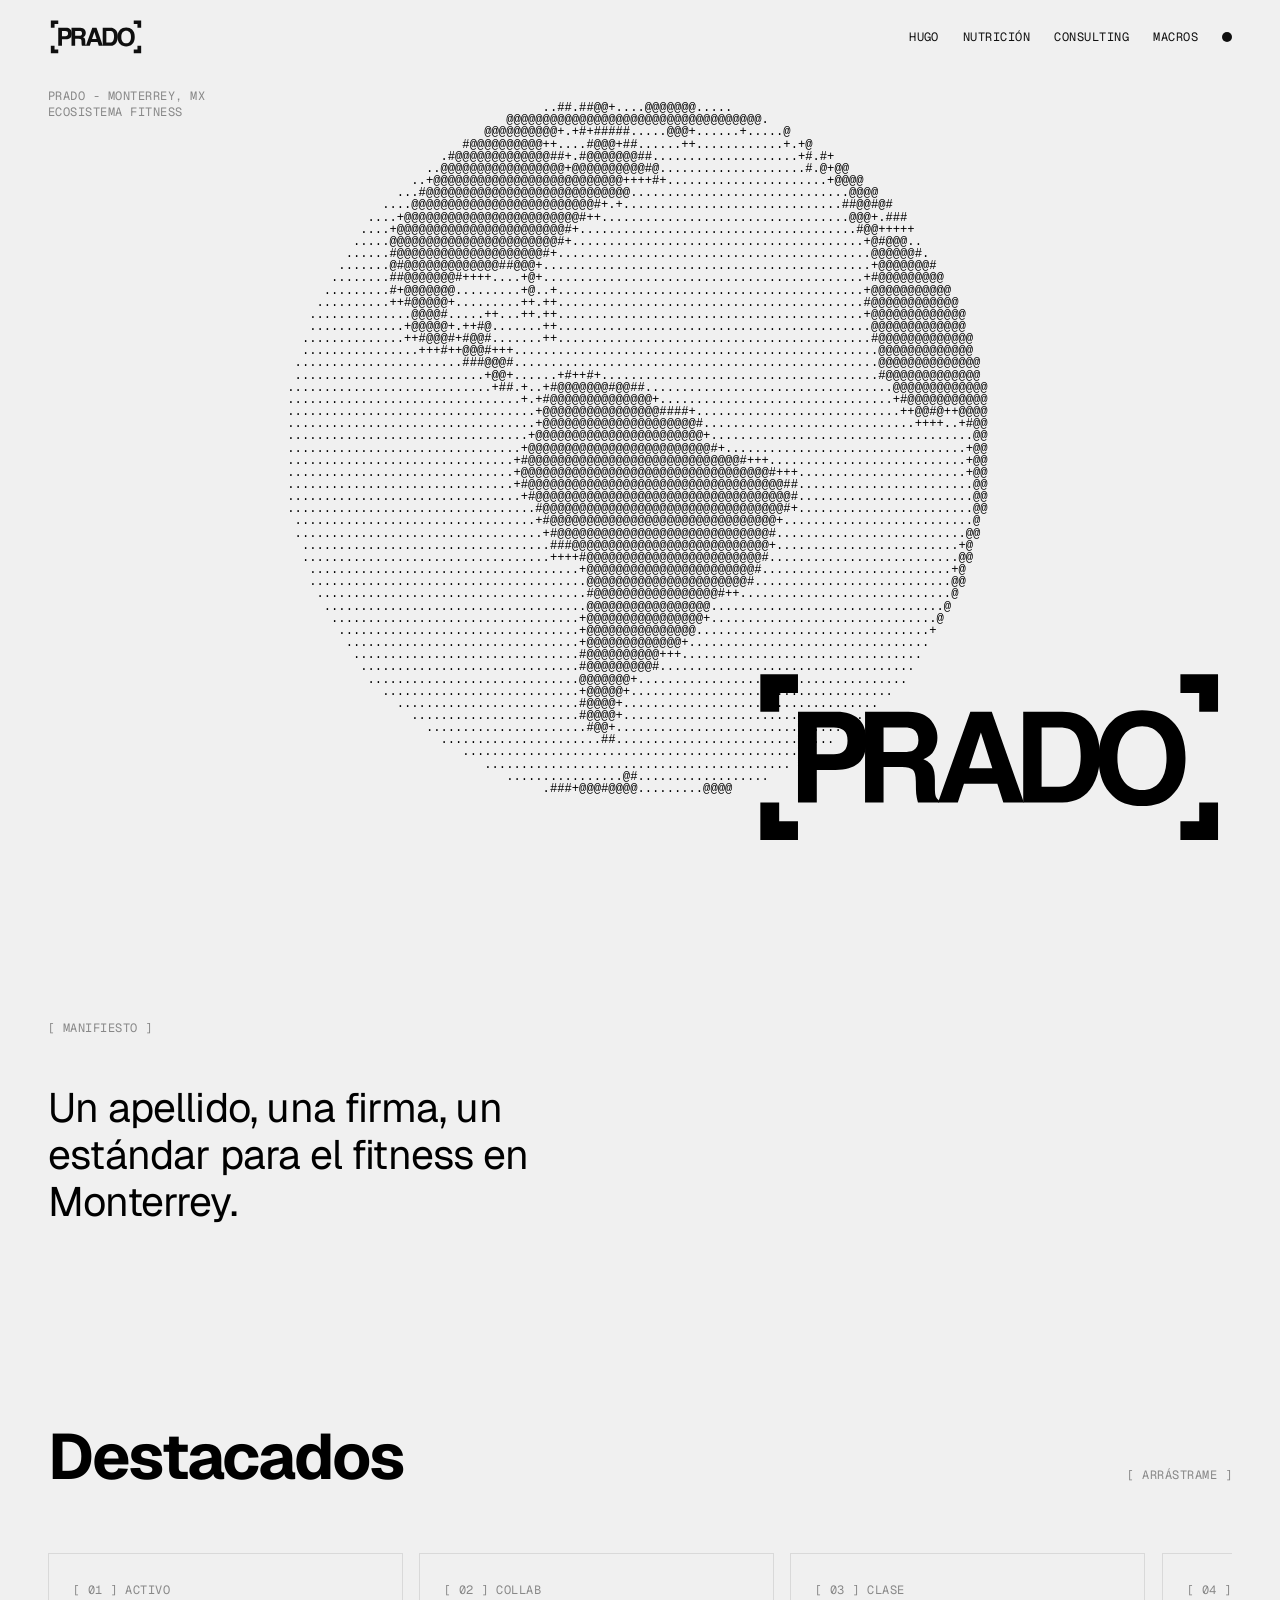
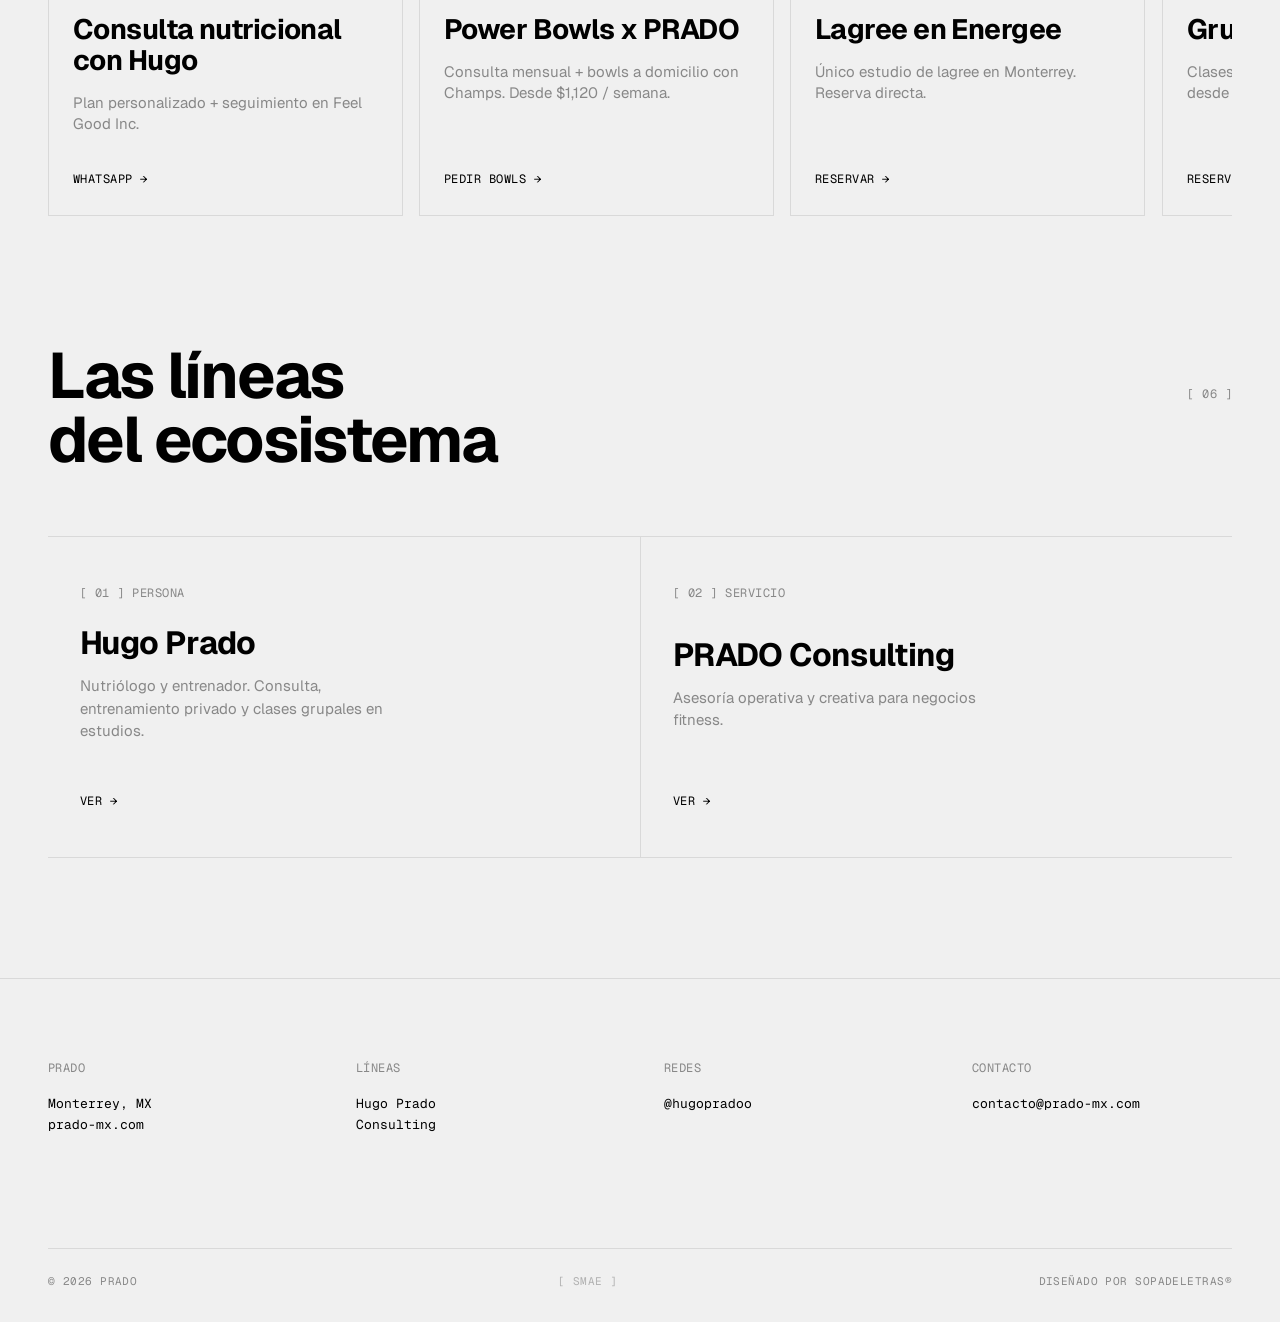
==== commit a24e047b: "feat: landing /marcas + waitlist P12 + V1 refechada a septiembre /marcas (media kit vivo, fase Fable" ====
--- a/index.html
+++ b/index.html
@@ -35,7 +35,7 @@
   <link rel="preconnect" href="https://fonts.gstatic.com" crossorigin>
   <link href="https://fonts.googleapis.com/css2?family=Geist:wght@400;700&family=Geist+Mono:wght@400&display=swap" rel="stylesheet">
 
-  <link rel="stylesheet" href="/style.css?v=30" />
+  <link rel="stylesheet" href="/style.css?v=31" />
 
   <script>
     (function () {
--- a/style.css
+++ b/style.css
@@ -2707,6 +2707,82 @@
   filter: grayscale(1) contrast(1.05);
 }
 :root.dark .consulta-location-map iframe { filter: grayscale(1) invert(0.92) contrast(0.95) hue-rotate(180deg); }
+
+/* Lista de espera (P12 pre-Stripe) */
+.waitlist {
+  display: flex;
+  flex-direction: column;
+  gap: 12px;
+  padding-top: 8px;
+}
+.waitlist-copy {
+  font-family: var(--font-sans);
+  font-size: 15px;
+  line-height: 1.5;
+  color: var(--gray);
+  max-width: 52ch;
+  margin: 0;
+}
+.waitlist-form {
+  display: flex;
+  flex-wrap: wrap;
+  gap: 12px;
+  align-items: stretch;
+}
+.waitlist-form input[type="email"] {
+  font-family: var(--font-mono);
+  font-size: 15px;
+  padding: 14px 16px;
+  background: transparent;
+  color: var(--fg);
+  border: 1px solid var(--divider);
+  border-radius: 0;
+  appearance: none;
+  -webkit-appearance: none;
+  flex: 1 1 240px;
+  min-width: 0;
+}
+.waitlist-form input[type="email"]:focus { outline: none; border-color: var(--fg); }
+.waitlist-hp {
+  position: absolute !important;
+  left: -9999px !important;
+  width: 1px; height: 1px;
+  opacity: 0;
+  pointer-events: none;
+}
+.waitlist-done { color: var(--fg); }
+
+/* /marcas - media kit */
+.marcas-kpis {
+  display: grid;
+  grid-template-columns: 1fr;
+  gap: 20px;
+}
+@media (min-width: 720px) {
+  .marcas-kpis { grid-template-columns: repeat(3, 1fr); gap: 24px; }
+}
+.marcas-kpis .kpi {
+  border: 1px solid var(--divider);
+  padding: 24px 28px;
+  display: flex;
+  flex-direction: column;
+  gap: 6px;
+}
+.marcas-kpis .kpi .label { color: var(--gray); }
+.marcas-kpis .kpi strong {
+  font-family: var(--font-sans);
+  font-weight: 700;
+  font-size: clamp(40px, 6vw, 64px);
+  letter-spacing: -0.04em;
+  line-height: 1;
+}
+.marcas-kpis .kpi .kpi-meta {
+  color: var(--gray);
+  font-family: var(--font-mono);
+  font-size: 12px;
+  letter-spacing: 0.04em;
+  text-transform: uppercase;
+}
 
 /* Página 404 */
 .error-404 {
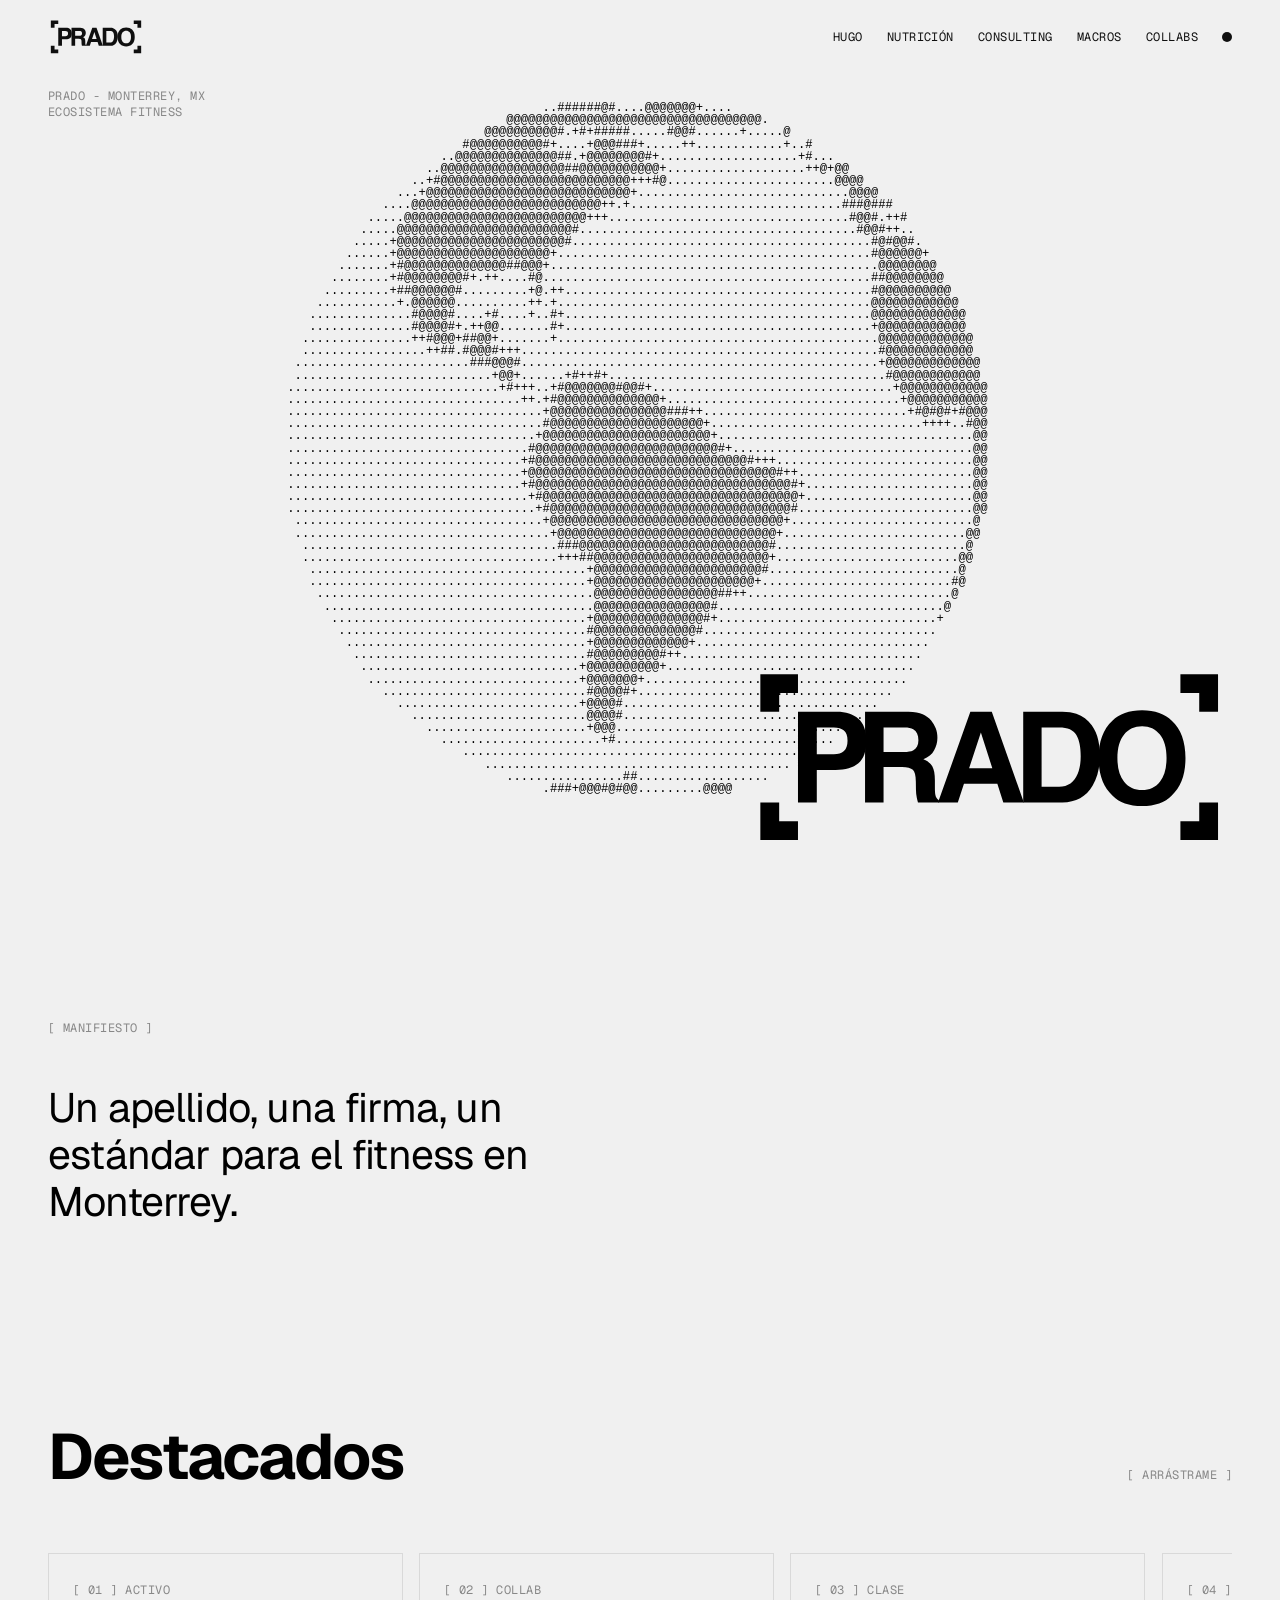
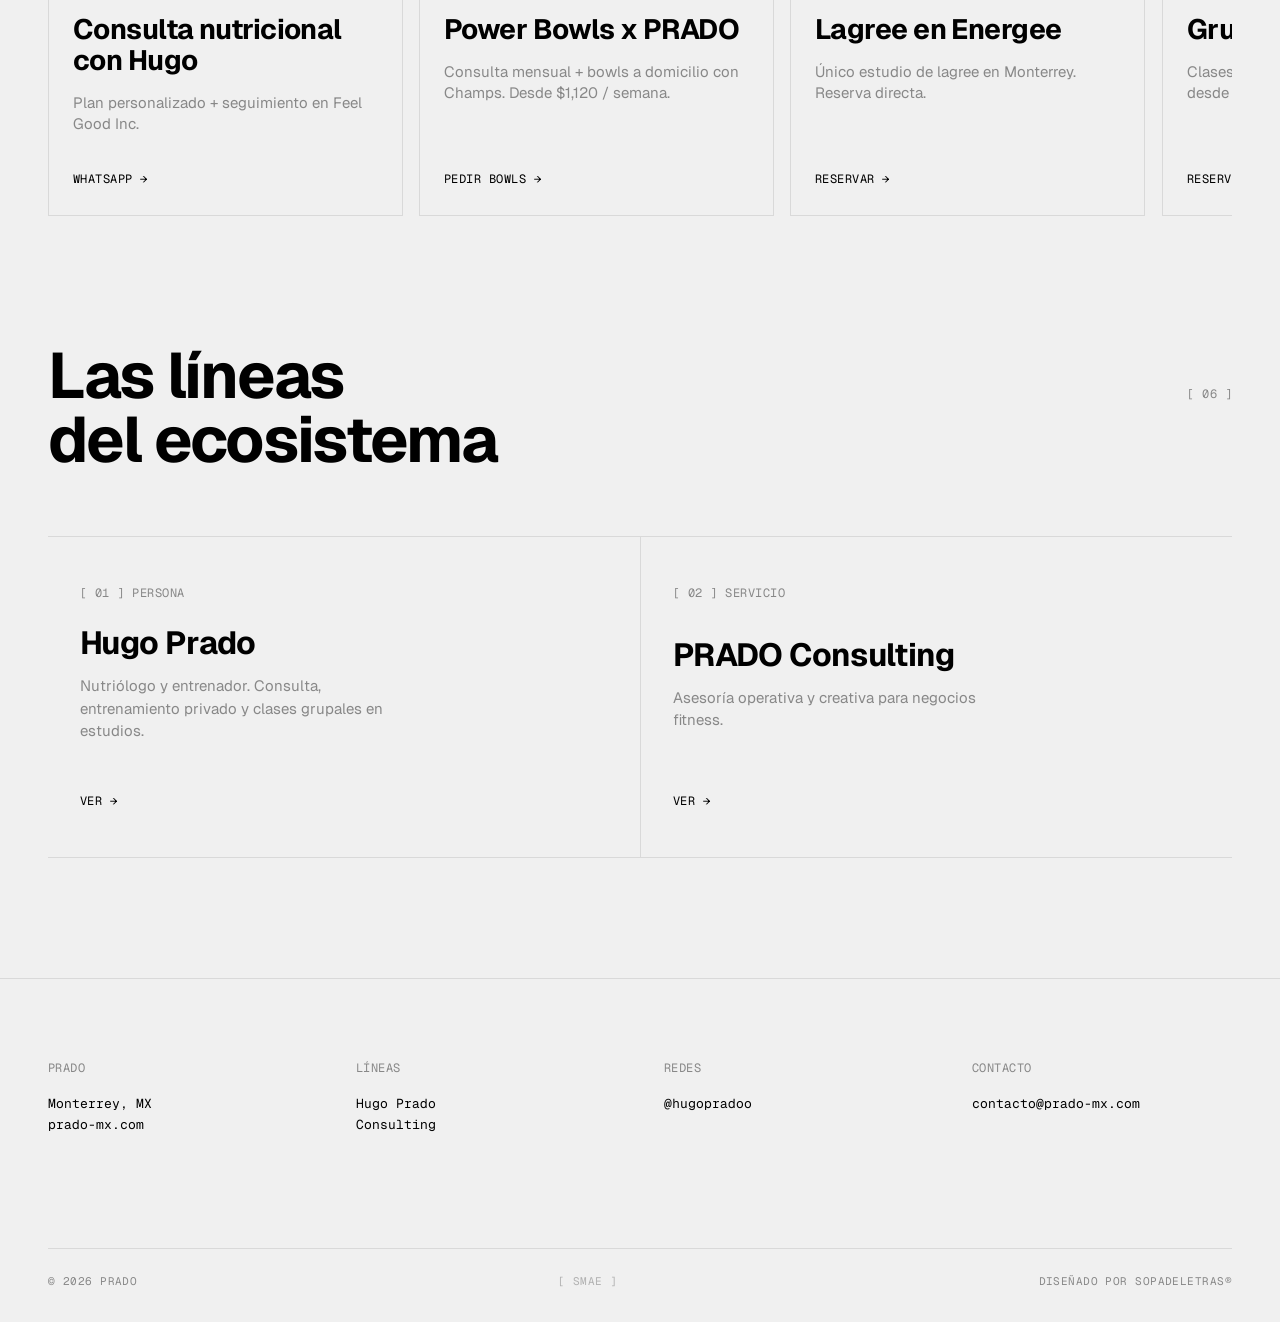
==== commit 503dbafe: "nav: unifica desktop/mobile + Marcas->Collabs (evita choque con Macros) Problema: (1) el nav difería" ====
--- a/index.html
+++ b/index.html
@@ -84,6 +84,7 @@
         <a href="/consulta">Nutrición</a>
         <a href="/consulting">Consulting</a>
         <a href="/macros">Macros</a>
+        <a href="/marcas">Collabs</a>
       </div>
       <button class="theme-toggle" data-theme-toggle aria-label="Cambiar tema">
         <span data-theme-label>Dark</span>
@@ -98,11 +99,12 @@
       <button class="menu-toggle" data-menu-close aria-label="Cerrar menú">[ Close ]</button>
     </div>
     <nav class="menu-links">
-      <a href="/" data-menu-link>Home</a>
+      <a href="/" data-menu-link aria-current="page">Home</a>
       <a href="/hugo" data-menu-link>Hugo</a>
       <a href="/consulta" data-menu-link>Nutrición</a>
       <a href="/consulting" data-menu-link>Consulting</a>
       <a href="/macros" data-menu-link>Macros</a>
+      <a href="/marcas" data-menu-link>Collabs</a>
     </nav>
     <div class="menu-overlay-bottom">
       <span>Monterrey, MX</span>
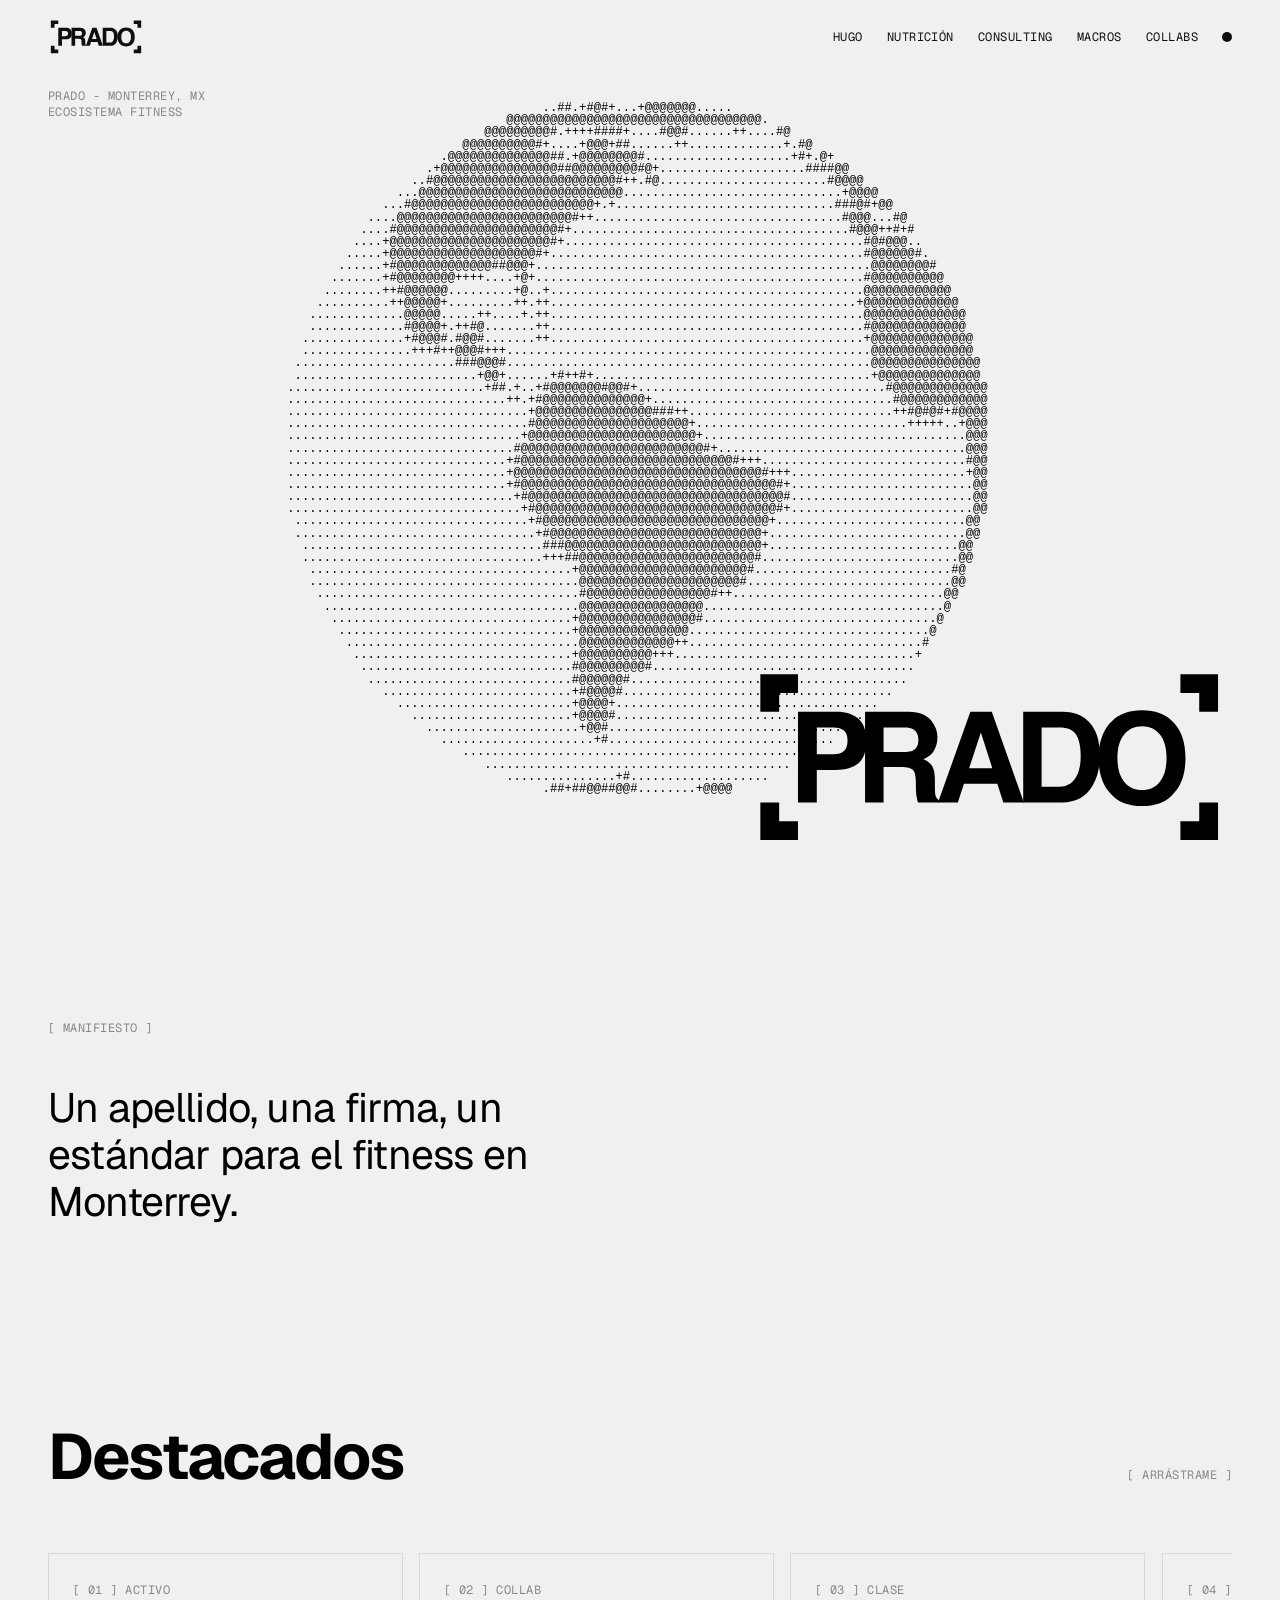
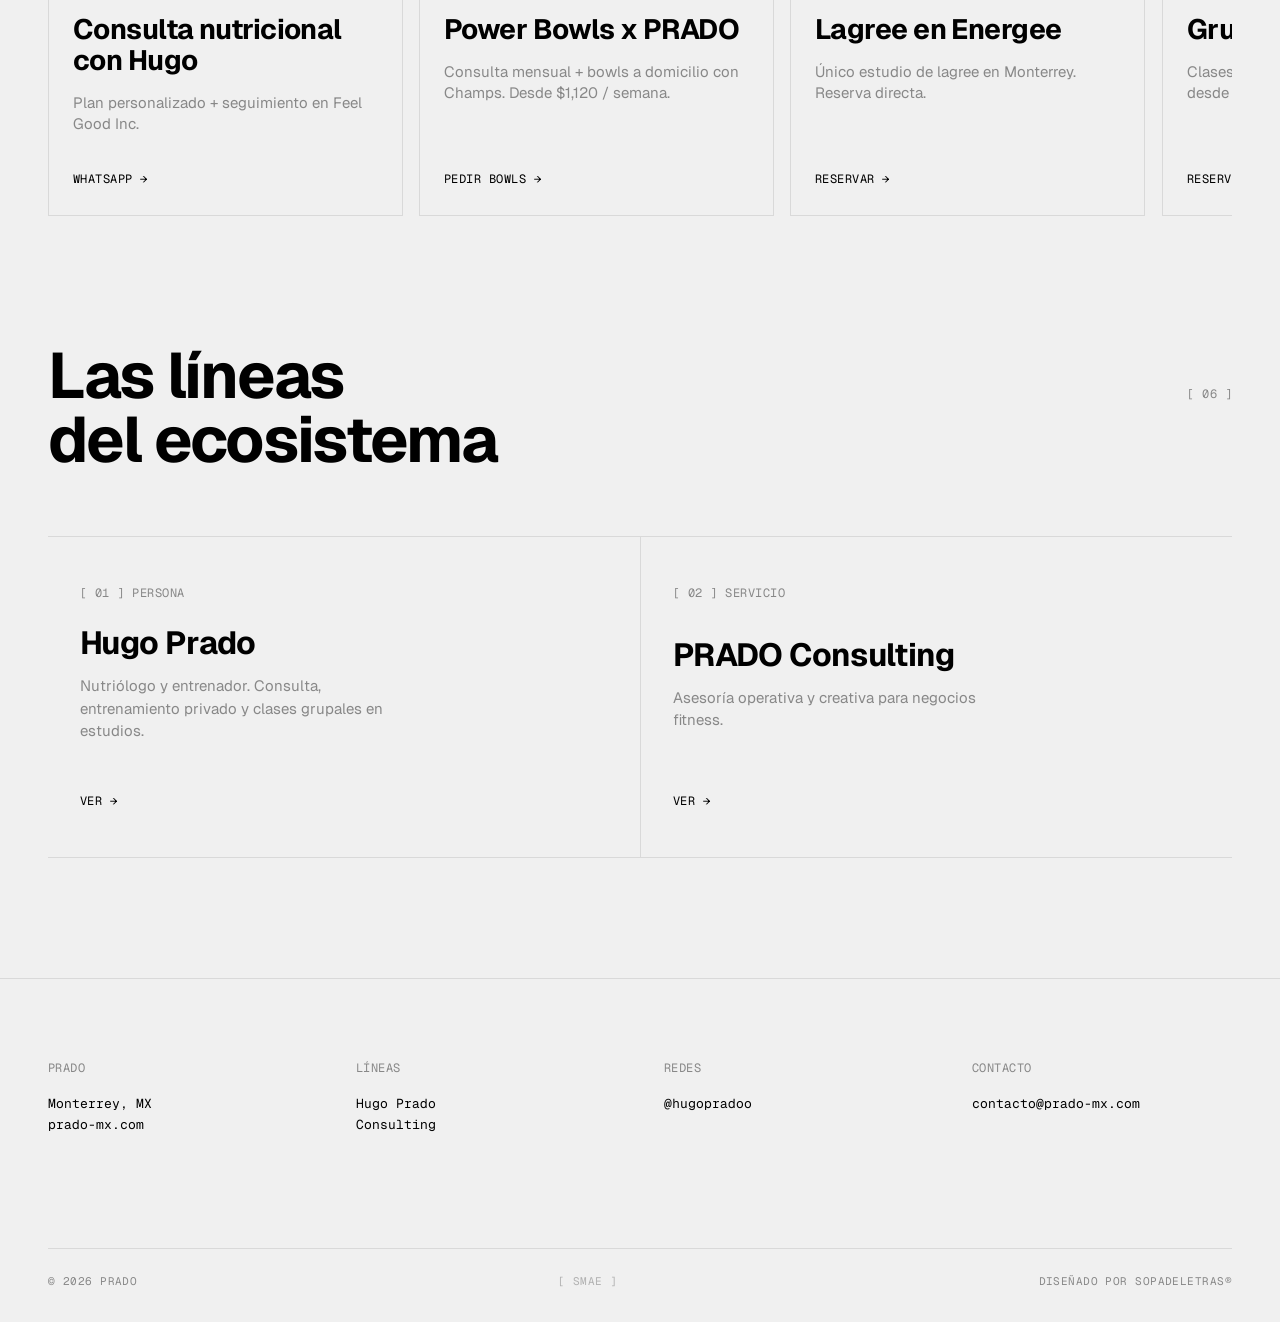
==== commit 6c843a14: "feat(super): /super — el catálogo curado de Hugo, plano explorable El deck [RECOMENDACION DE ALIMENT" ====
--- a/index.html
+++ b/index.html
@@ -35,7 +35,7 @@
   <link rel="preconnect" href="https://fonts.gstatic.com" crossorigin>
   <link href="https://fonts.googleapis.com/css2?family=Geist:wght@400;700&family=Geist+Mono:wght@400&display=swap" rel="stylesheet">
 
-  <link rel="stylesheet" href="/style.css?v=31" />
+  <link rel="stylesheet" href="/style.css?v=32" />
 
   <script>
     (function () {
--- a/style.css
+++ b/style.css
@@ -2783,6 +2783,253 @@
   letter-spacing: 0.04em;
   text-transform: uppercase;
 }
+
+/* ============================================================
+   /super — El súper de PRADO (plano explorable)
+   ============================================================ */
+.super-body { overflow: hidden; height: 100dvh; }
+.super-nav {
+  position: fixed;
+  top: 0; left: 0; right: 0;
+  z-index: 90;
+  background: transparent;
+  mix-blend-mode: normal;
+  color: var(--fg);
+}
+
+.super-stage {
+  position: fixed;
+  inset: 0;
+  overflow: hidden;
+  background: var(--bg);
+  cursor: grab;
+  touch-action: none;
+  /* grid de puntos: panear se siente como moverse sobre papel de medición */
+  background-image: radial-gradient(var(--divider) 1px, transparent 1px);
+  background-size: 30px 30px;
+}
+.super-stage.is-dragging { cursor: grabbing; }
+
+.super-plane {
+  position: absolute;
+  top: 50%; left: 50%;
+  margin-left: -50%; margin-top: -50%;
+  will-change: transform;
+}
+@media (min-width: 900px) {
+  .super-plane { margin-left: 0; margin-top: 0; transform-origin: center; }
+}
+
+.super-center {
+  position: absolute;
+  transform: translate(-50%, -50%);
+  width: 620px;
+  max-width: 88vw;
+  text-align: center;
+  display: flex;
+  flex-direction: column;
+  align-items: center;
+  gap: 16px;
+  pointer-events: none;
+}
+.super-center .label { pointer-events: none; }
+.super-title {
+  font-family: var(--font-sans);
+  font-weight: 700;
+  font-size: clamp(40px, 7vw, 88px);
+  letter-spacing: -0.04em;
+  line-height: 0.95;
+  margin: 0;
+}
+.super-sub {
+  font-family: var(--font-sans);
+  font-size: clamp(15px, 1.8vw, 19px);
+  line-height: 1.5;
+  color: var(--gray);
+  max-width: 44ch;
+  margin: 0;
+}
+.super-hint { margin-top: 8px; transition: opacity 400ms ease; }
+.super-hint.is-gone { opacity: 0; }
+
+.super-filters {
+  display: flex;
+  flex-wrap: wrap;
+  gap: 8px;
+  justify-content: center;
+  margin-top: 8px;
+  pointer-events: auto;
+  max-width: 560px;
+}
+.super-pill {
+  font-family: var(--font-mono);
+  font-size: 12px;
+  letter-spacing: 0.03em;
+  padding: 7px 12px;
+  border: 1px solid var(--divider);
+  background: var(--bg);
+  color: var(--gray);
+  cursor: pointer;
+  transition: color 120ms ease, border-color 120ms ease;
+  white-space: nowrap;
+}
+.super-pill:hover { color: var(--fg); border-color: var(--fg); }
+.super-pill.is-active { color: var(--bg); background: var(--fg); border-color: var(--fg); }
+.super-pill-n { opacity: 0.6; }
+.super-pill.is-active .super-pill-n { opacity: 0.7; }
+
+.super-card {
+  position: absolute;
+  width: 170px;
+  height: 200px;
+  padding: 0;
+  border: 1px solid var(--divider);
+  background: var(--bg);
+  cursor: pointer;
+  display: flex;
+  align-items: center;
+  justify-content: center;
+  transition: border-color 140ms ease, transform 140ms ease, opacity 260ms ease;
+  overflow: hidden;
+}
+.super-card:hover { border-color: var(--fg); transform: scale(1.03); z-index: 5; }
+.super-card.is-hidden { opacity: 0.12; pointer-events: none; filter: grayscale(1); }
+.super-card img {
+  max-width: 78%;
+  max-height: 74%;
+  object-fit: contain;
+  opacity: 0;
+  transition: opacity 260ms ease;
+  user-select: none;
+  -webkit-user-drag: none;
+}
+.super-card.is-resolved img { opacity: 1; }
+.super-card-ascii {
+  position: absolute;
+  inset: 0;
+  margin: 0;
+  display: flex;
+  align-items: center;
+  justify-content: center;
+  font-family: var(--font-ascii);
+  font-size: 10px;
+  line-height: 1;
+  letter-spacing: 0;
+  color: var(--fg);
+  white-space: pre;
+  overflow: hidden;
+  pointer-events: none;
+  opacity: 0.85;
+  transition: opacity 200ms ease;
+}
+.super-card.is-resolved .super-card-ascii { opacity: 0; }
+.super-card-name {
+  position: absolute;
+  left: 0; right: 0; bottom: 0;
+  padding: 8px 10px;
+  font-family: var(--font-mono);
+  font-size: 10px;
+  letter-spacing: 0.02em;
+  line-height: 1.2;
+  color: var(--fg);
+  background: linear-gradient(transparent, var(--bg) 60%);
+  text-align: left;
+  opacity: 0;
+  transition: opacity 200ms ease;
+}
+.super-card.is-resolved .super-card-name { opacity: 1; }
+
+.super-loading {
+  position: fixed;
+  top: 50%; left: 50%;
+  transform: translate(-50%, -50%);
+  color: var(--gray);
+}
+
+/* Modal de producto */
+.super-modal {
+  position: fixed;
+  inset: 0;
+  z-index: 200;
+  display: flex;
+  align-items: center;
+  justify-content: center;
+  padding: 24px;
+}
+.super-modal[hidden] { display: none; }
+.super-modal-backdrop {
+  position: absolute;
+  inset: 0;
+  background: rgba(0,0,0,0.4);
+  opacity: 0;
+  transition: opacity 200ms ease;
+}
+.super-modal.is-open .super-modal-backdrop { opacity: 1; }
+.super-modal-card {
+  position: relative;
+  z-index: 1;
+  background: var(--bg);
+  border: 1px solid var(--fg);
+  width: 100%;
+  max-width: 640px;
+  display: grid;
+  grid-template-columns: 1fr;
+  transform: translateY(12px);
+  opacity: 0;
+  transition: transform 220ms ease, opacity 220ms ease;
+}
+@media (min-width: 640px) {
+  .super-modal-card { grid-template-columns: 240px 1fr; }
+}
+.super-modal.is-open .super-modal-card { transform: translateY(0); opacity: 1; }
+.super-modal-close {
+  position: absolute;
+  top: 8px; right: 12px;
+  font-size: 24px;
+  line-height: 1;
+  color: var(--gray);
+  cursor: pointer;
+  z-index: 2;
+}
+.super-modal-close:hover { color: var(--fg); }
+.super-modal-img {
+  display: flex;
+  align-items: center;
+  justify-content: center;
+  padding: 32px;
+  border-bottom: 1px solid var(--divider);
+}
+@media (min-width: 640px) {
+  .super-modal-img { border-bottom: 0; border-right: 1px solid var(--divider); }
+}
+.super-modal-img img { max-width: 100%; max-height: 200px; object-fit: contain; }
+.super-modal-info {
+  padding: 28px;
+  display: flex;
+  flex-direction: column;
+  gap: 8px;
+}
+.super-modal-info .label--muted { color: var(--gray); }
+.super-modal-info h2 {
+  font-family: var(--font-sans);
+  font-weight: 700;
+  font-size: clamp(22px, 3vw, 28px);
+  letter-spacing: -0.02em;
+  line-height: 1.1;
+  margin: 0;
+}
+.super-modal-info > .label { color: var(--gray); }
+.super-modal-note {
+  font-family: var(--font-sans);
+  font-size: 15px;
+  line-height: 1.5;
+  color: var(--fg);
+  margin: 8px 0 0;
+  padding-top: 12px;
+  border-top: 1px solid var(--divider);
+}
+.super-modal-actions { margin-top: 16px; }
+.super-modal-disclosure { margin-top: 12px; font-size: 11px; }
 
 /* Página 404 */
 .error-404 {
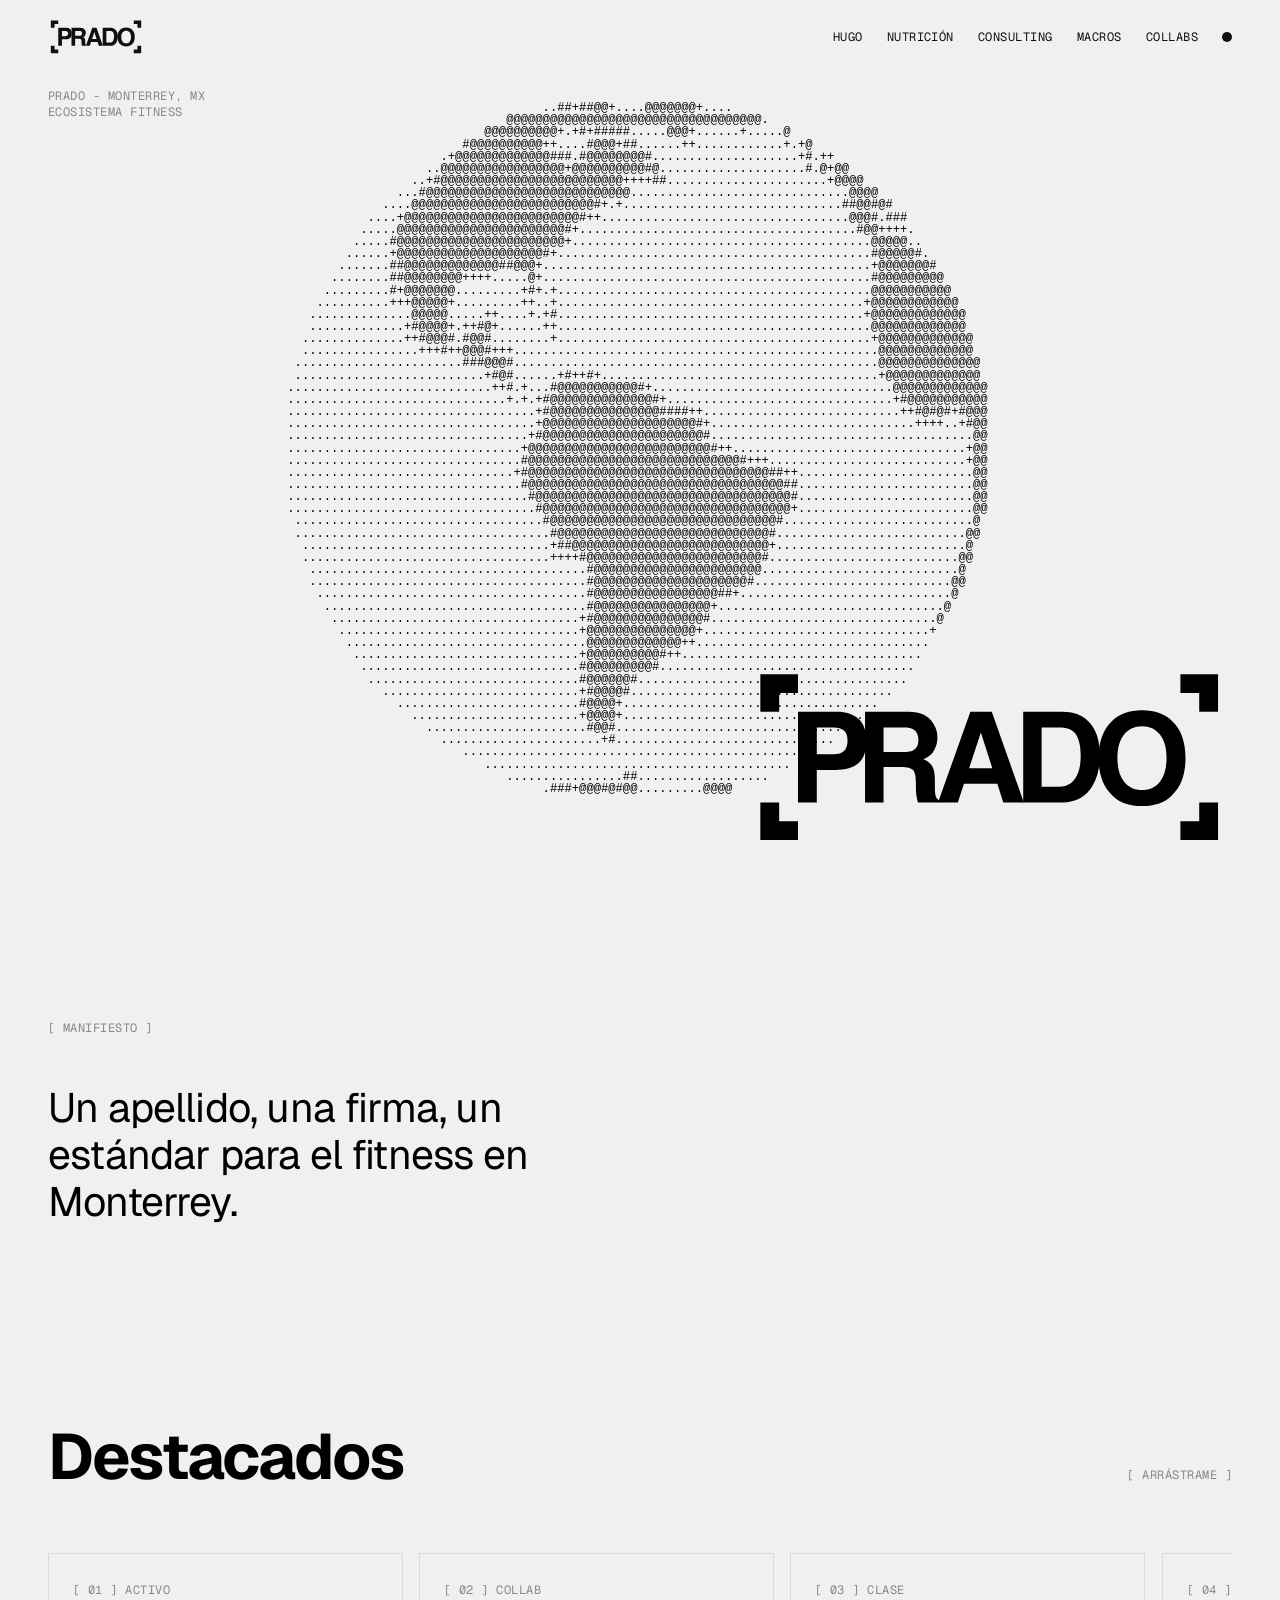
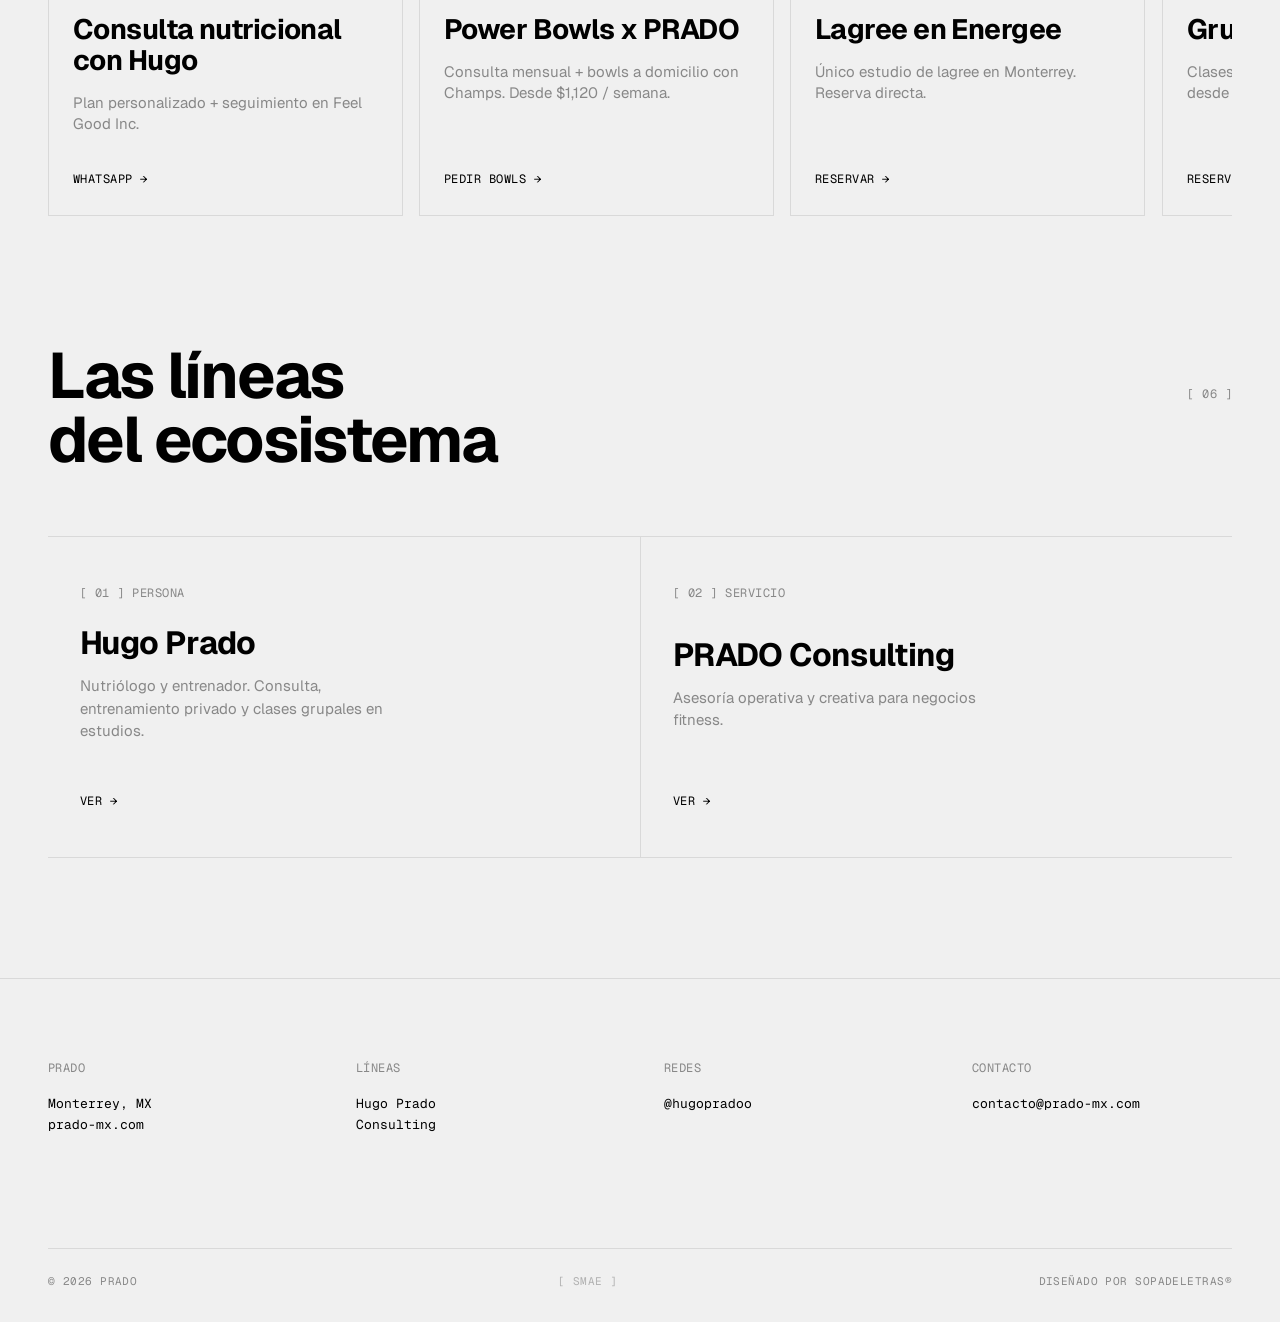
==== commit c5790bb9: "fix(super): centra el plano en el viewport El plano tenía top/left 50% + margin 0 en desktop: su esq" ====
--- a/index.html
+++ b/index.html
@@ -35,7 +35,7 @@
   <link rel="preconnect" href="https://fonts.gstatic.com" crossorigin>
   <link href="https://fonts.googleapis.com/css2?family=Geist:wght@400;700&family=Geist+Mono:wght@400&display=swap" rel="stylesheet">
 
-  <link rel="stylesheet" href="/style.css?v=32" />
+  <link rel="stylesheet" href="/style.css?v=33" />
 
   <script>
     (function () {
--- a/style.css
+++ b/style.css
@@ -2812,12 +2812,8 @@
 
 .super-plane {
   position: absolute;
-  top: 50%; left: 50%;
-  margin-left: -50%; margin-top: -50%;
+  top: 0; left: 0;
   will-change: transform;
-}
-@media (min-width: 900px) {
-  .super-plane { margin-left: 0; margin-top: 0; transform-origin: center; }
 }
 
 .super-center {
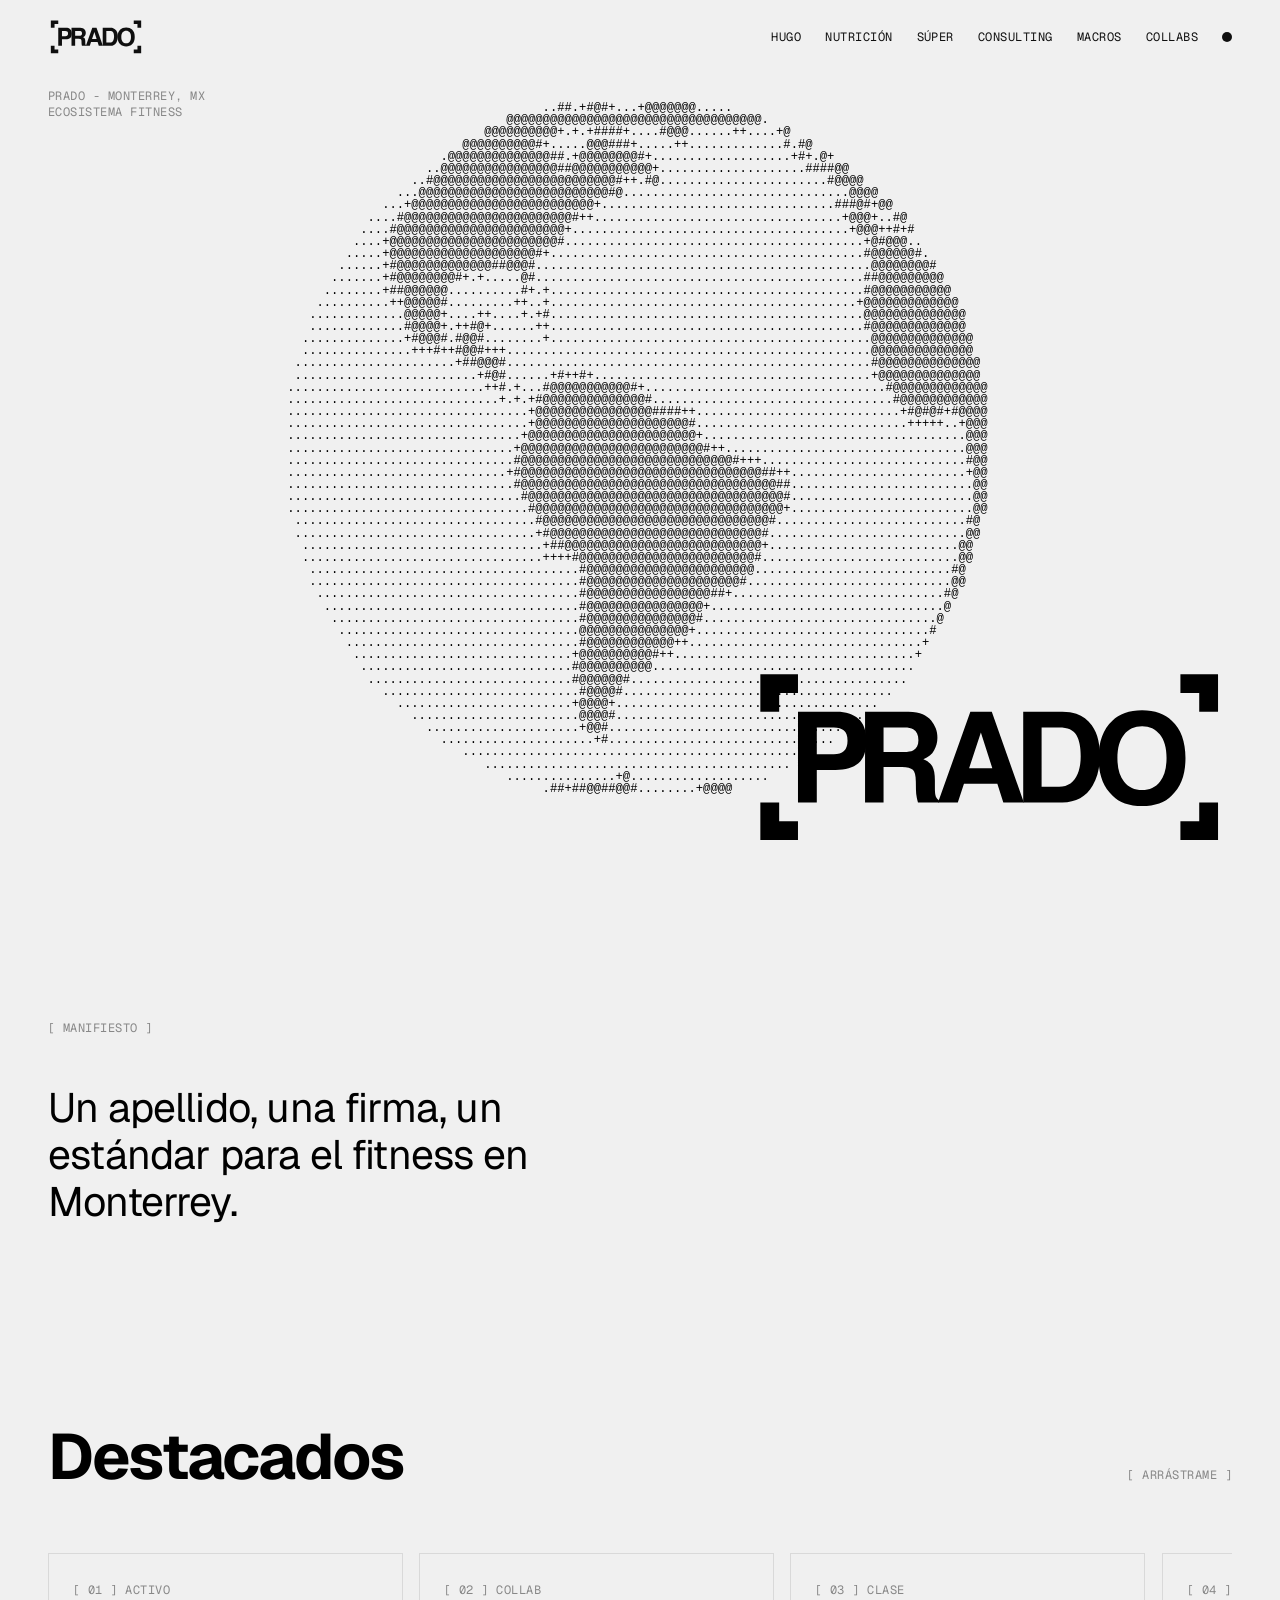
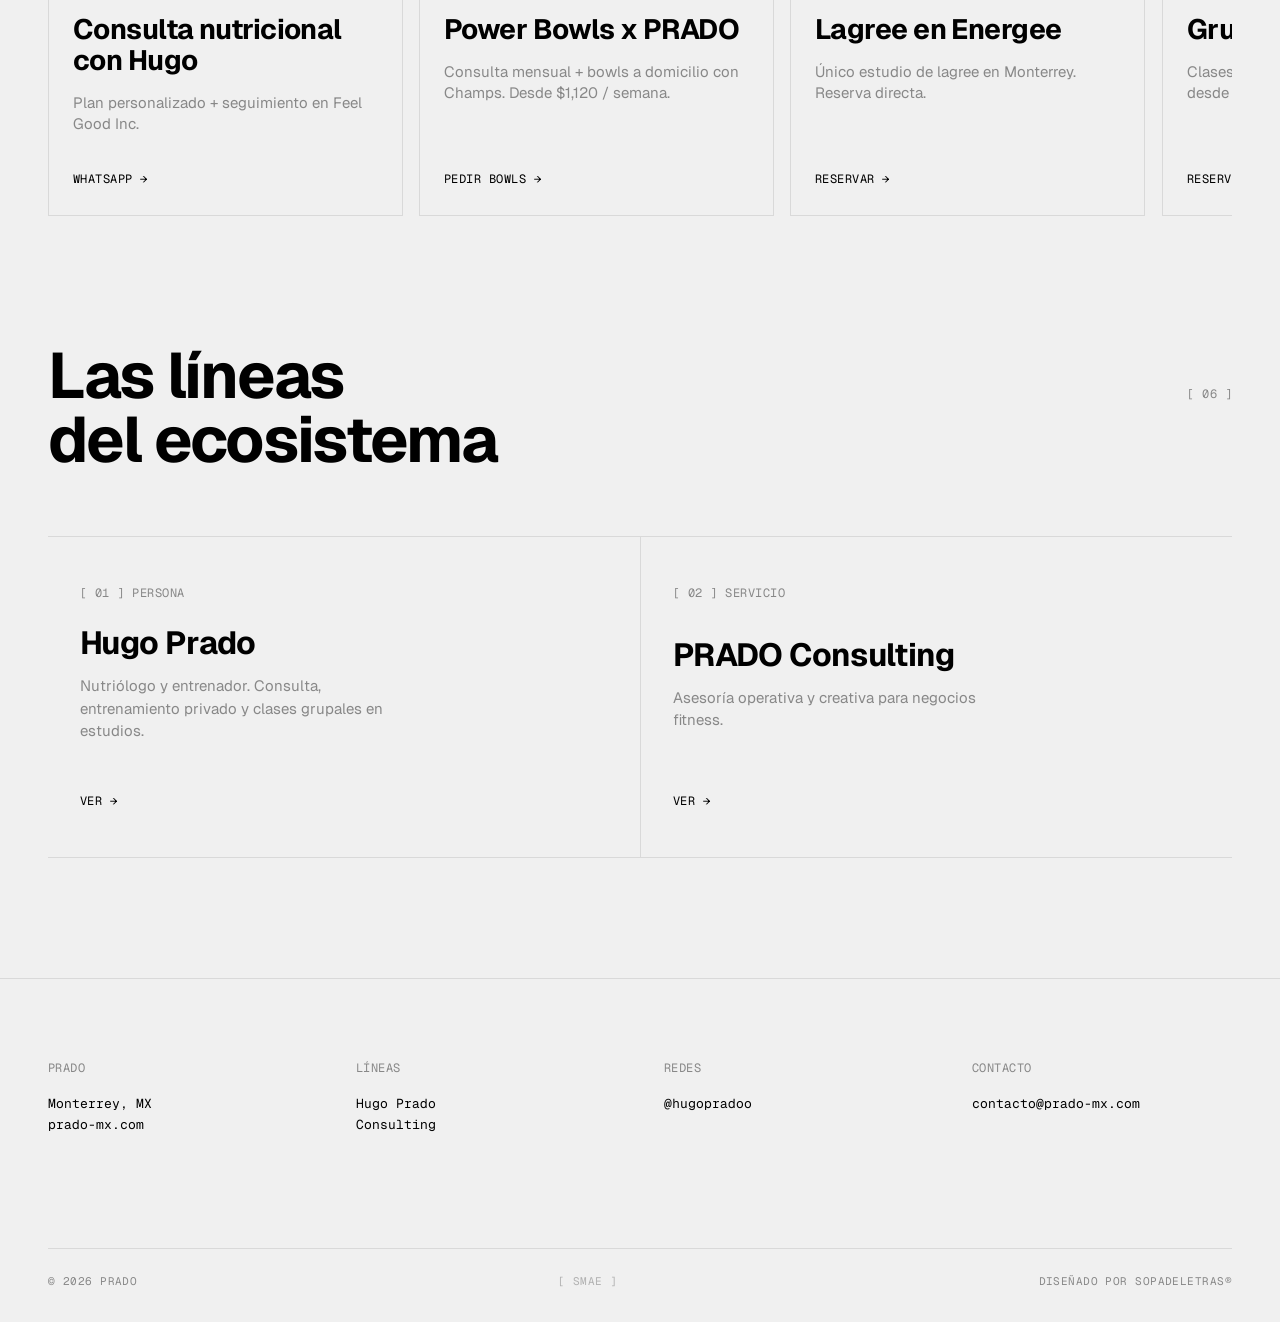
==== commit ac16dab5: "fix(super): filtros no respondían + copy del centro + Súper al nav BUG: los filtros (y los clicks en" ====
--- a/index.html
+++ b/index.html
@@ -35,7 +35,7 @@
   <link rel="preconnect" href="https://fonts.gstatic.com" crossorigin>
   <link href="https://fonts.googleapis.com/css2?family=Geist:wght@400;700&family=Geist+Mono:wght@400&display=swap" rel="stylesheet">
 
-  <link rel="stylesheet" href="/style.css?v=33" />
+  <link rel="stylesheet" href="/style.css?v=34" />
 
   <script>
     (function () {
@@ -82,6 +82,7 @@
       <div class="nav-links">
         <a href="/hugo">Hugo</a>
         <a href="/consulta">Nutrición</a>
+        <a href="/super">Súper</a>
         <a href="/consulting">Consulting</a>
         <a href="/macros">Macros</a>
         <a href="/marcas">Collabs</a>
@@ -102,6 +103,7 @@
       <a href="/" data-menu-link aria-current="page">Home</a>
       <a href="/hugo" data-menu-link>Hugo</a>
       <a href="/consulta" data-menu-link>Nutrición</a>
+      <a href="/super" data-menu-link>Súper</a>
       <a href="/consulting" data-menu-link>Consulting</a>
       <a href="/macros" data-menu-link>Macros</a>
       <a href="/marcas" data-menu-link>Collabs</a>
--- a/style.css
+++ b/style.css
@@ -2837,14 +2837,7 @@
   line-height: 0.95;
   margin: 0;
 }
-.super-sub {
-  font-family: var(--font-sans);
-  font-size: clamp(15px, 1.8vw, 19px);
-  line-height: 1.5;
-  color: var(--gray);
-  max-width: 44ch;
-  margin: 0;
-}
+.super-eyebrow { line-height: 1.6; margin: 0; }
 .super-hint { margin-top: 8px; transition: opacity 400ms ease; }
 .super-hint.is-gone { opacity: 0; }
 
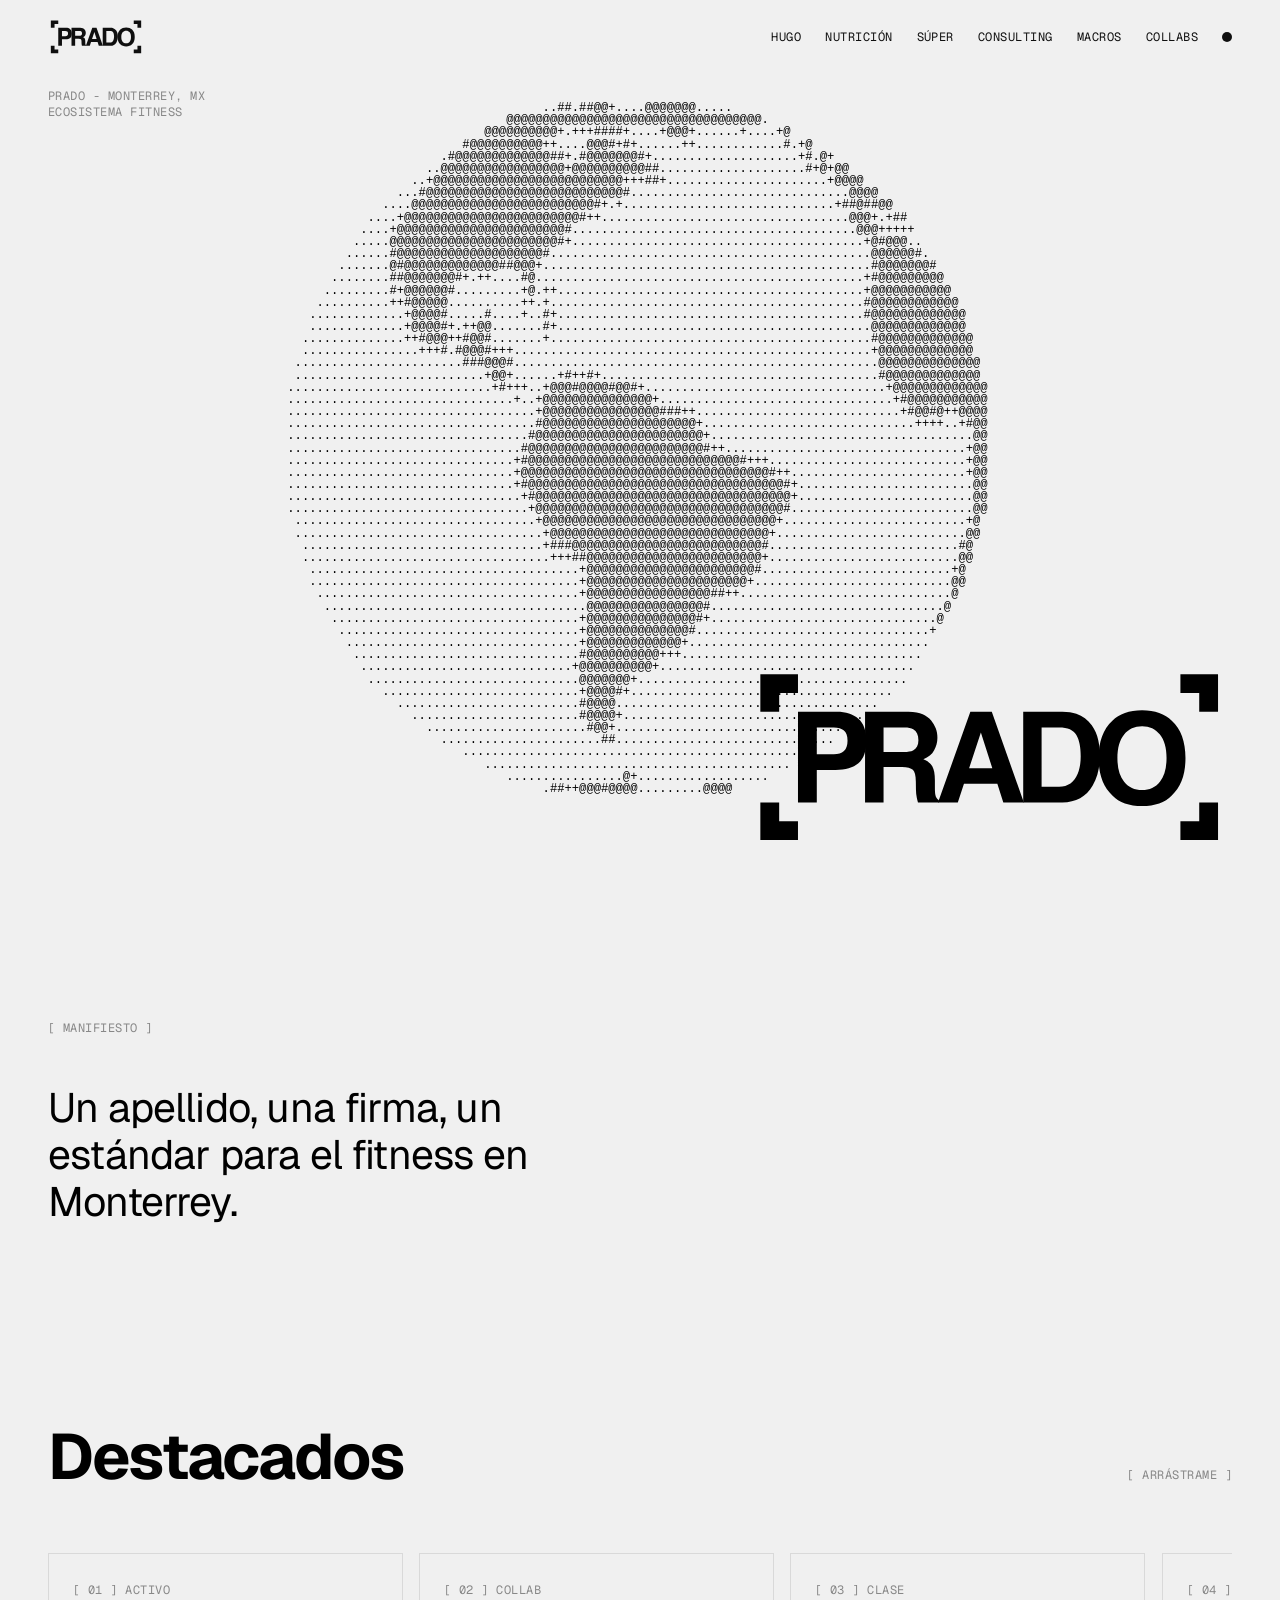
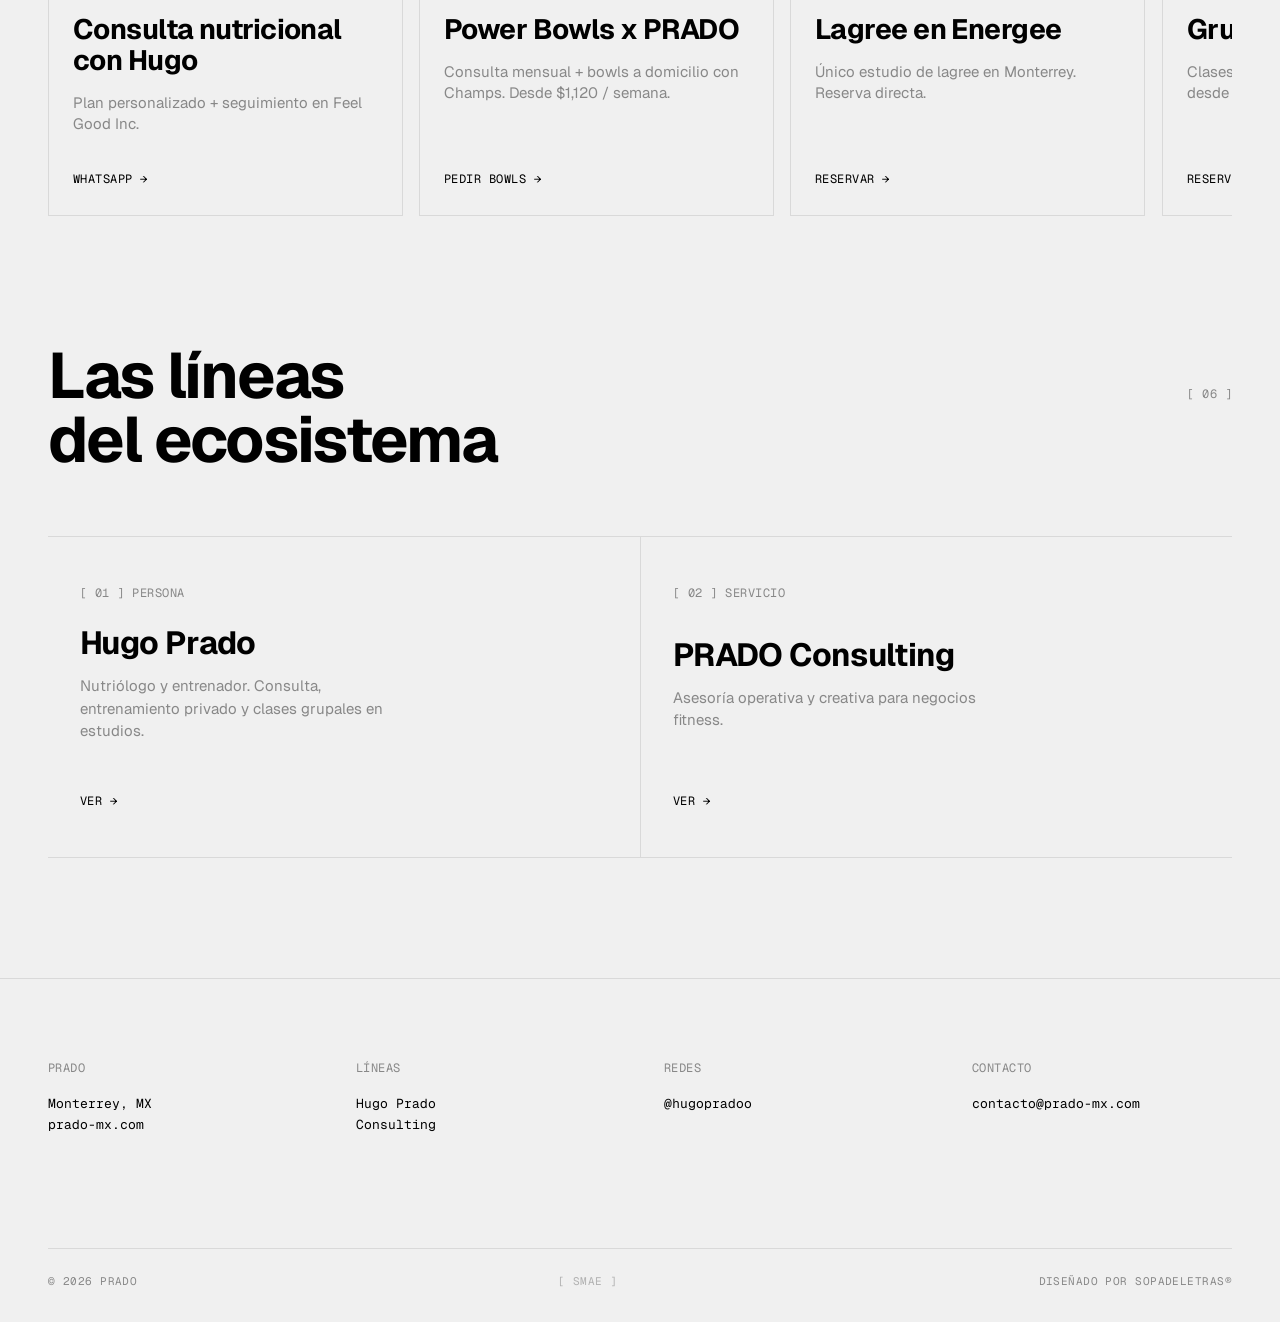
==== commit 93bab26e: "fix(super): nav mobile muerto + fondo claro forzado 1) NAV MOBILE NO ABRÍA: super.html solo cargaba " ====
--- a/index.html
+++ b/index.html
@@ -35,7 +35,7 @@
   <link rel="preconnect" href="https://fonts.gstatic.com" crossorigin>
   <link href="https://fonts.googleapis.com/css2?family=Geist:wght@400;700&family=Geist+Mono:wght@400&display=swap" rel="stylesheet">
 
-  <link rel="stylesheet" href="/style.css?v=34" />
+  <link rel="stylesheet" href="/style.css?v=35" />
 
   <script>
     (function () {
@@ -291,7 +291,7 @@
   </footer>
 
   <script src="/assets/vendor/lenis-1.1.14.min.js"></script>
-  <script src="/scroll.js"></script>
+  <script src="/scroll.js?v=5"></script>
   <script src="/globe.js?v=2" defer></script>
 </body>
 </html>
--- a/style.css
+++ b/style.css
@@ -2787,7 +2787,22 @@
 /* ============================================================
    /super — El súper de PRADO (plano explorable)
    ============================================================ */
-.super-body { overflow: hidden; height: 100dvh; }
+/* /super es light-only por ahora: los packshots vienen de JPEG y su recorte
+   deja un halo de compresión que sobre fondo oscuro se nota feo. Sobre
+   blanco desaparece. Forzamos los tokens claros pase lo que pase con el
+   tema y escondemos el toggle (no tendría efecto y confunde). */
+.super-body {
+  overflow: hidden;
+  height: 100dvh;
+  --bg: var(--white);
+  --fg: var(--black);
+  --surface: var(--white);
+  --surface-hover: #e6e6e6;
+  --divider: #d9d9d9;
+  background: var(--bg);
+  color: var(--fg);
+}
+.super-body .theme-toggle { display: none; }
 .super-nav {
   position: fixed;
   top: 0; left: 0; right: 0;
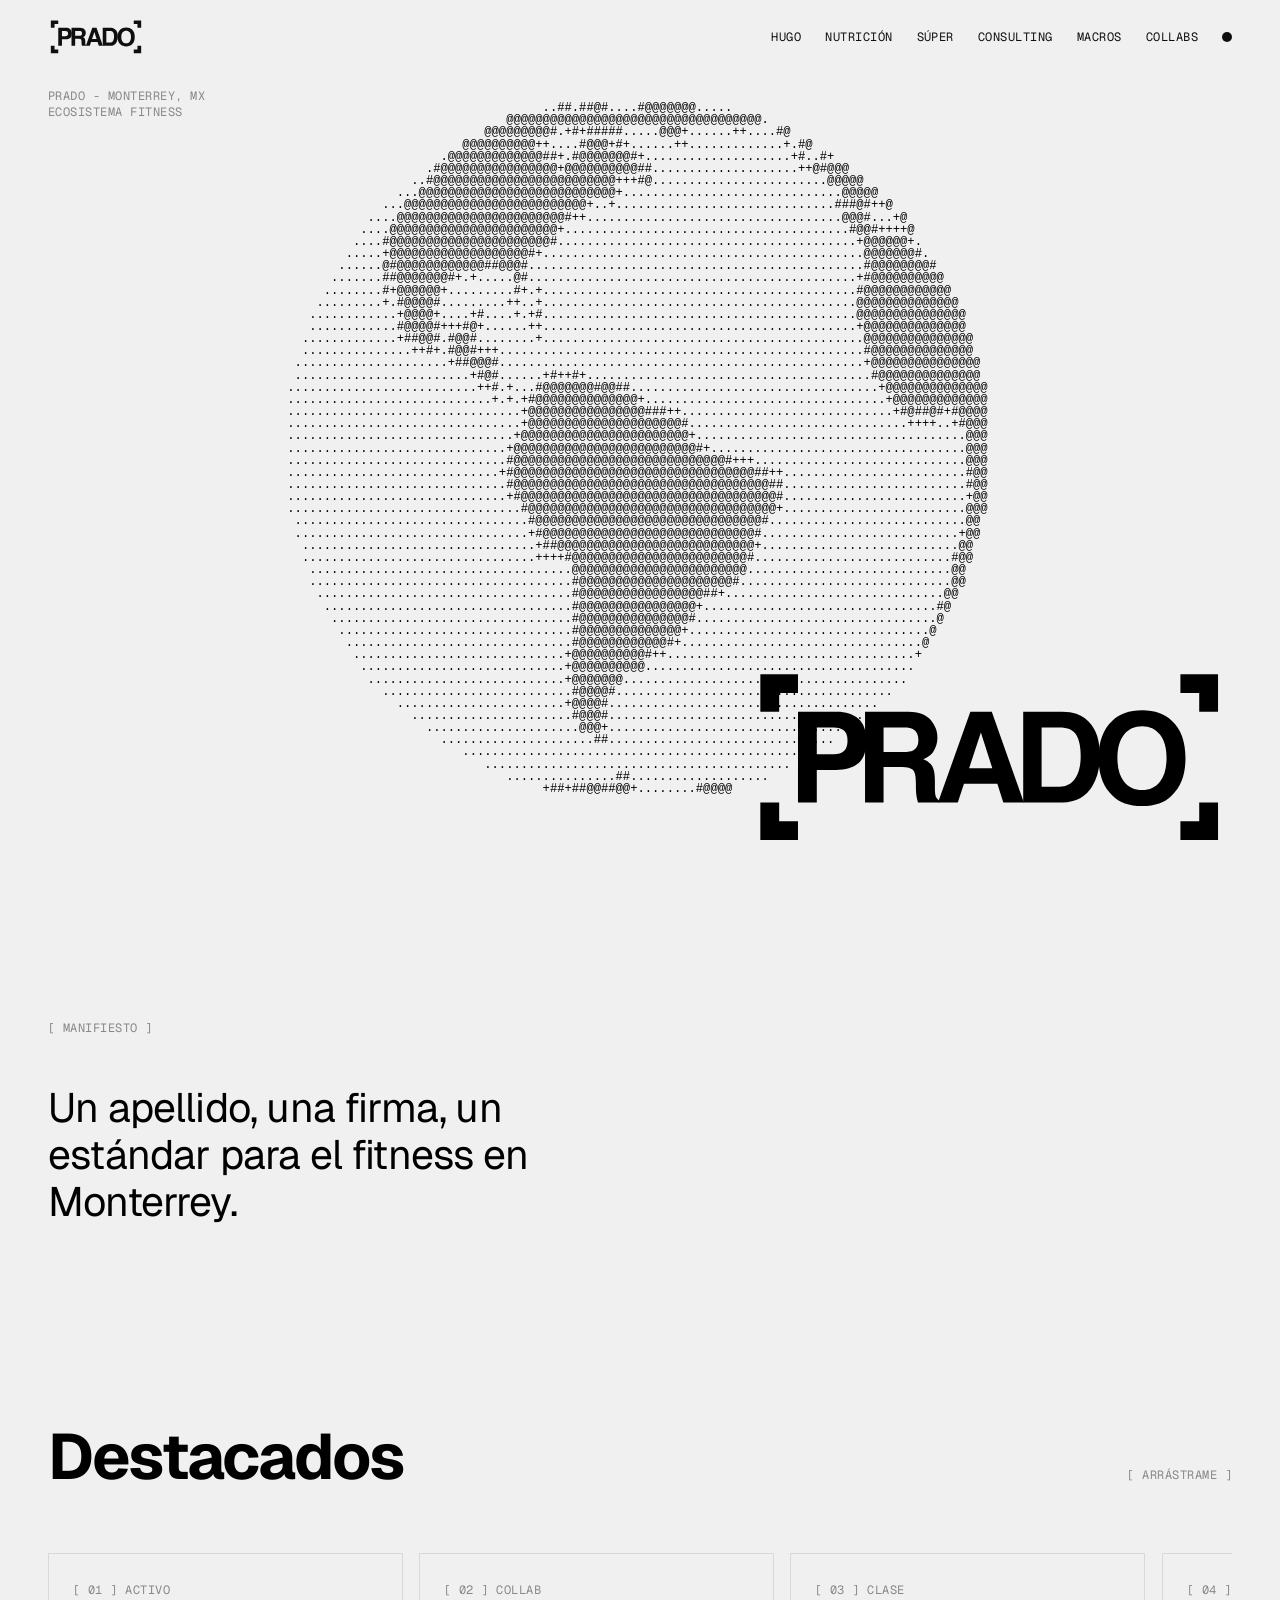
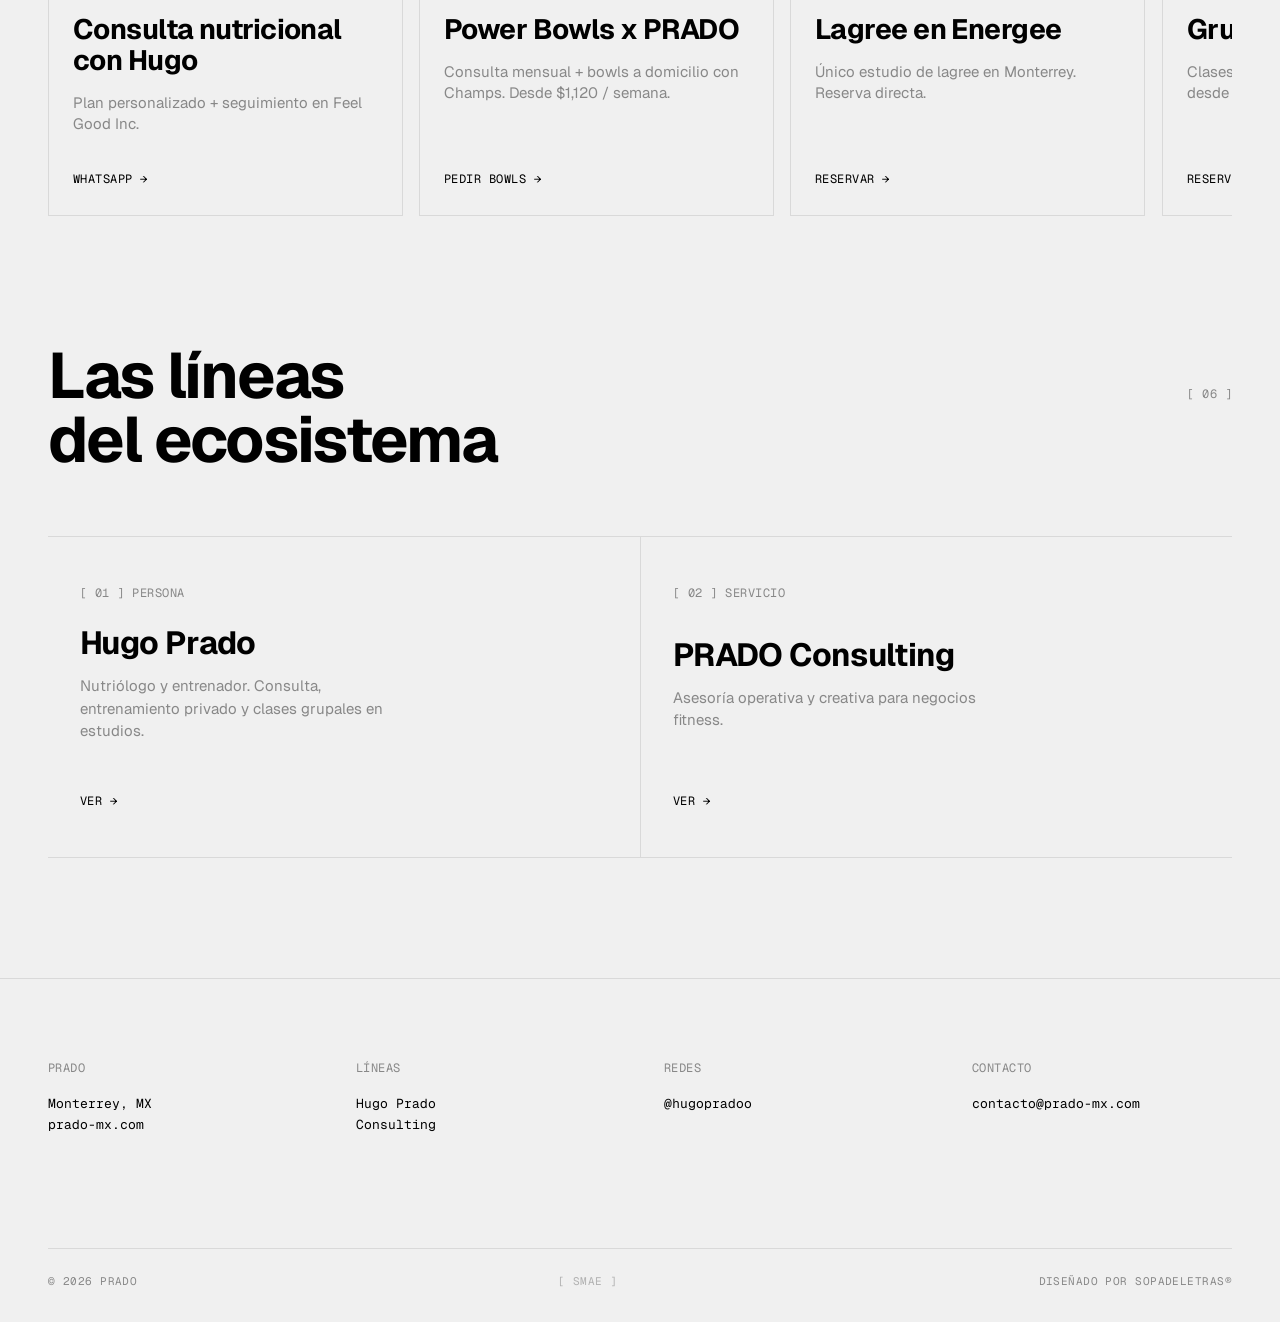
==== commit de148e59: "feat(super): zoom con pellizco, trackpad y teclado + ficha nutrimental ZOOM: - Pellizco de 2 dedos e" ====
--- a/index.html
+++ b/index.html
@@ -35,7 +35,7 @@
   <link rel="preconnect" href="https://fonts.gstatic.com" crossorigin>
   <link href="https://fonts.googleapis.com/css2?family=Geist:wght@400;700&family=Geist+Mono:wght@400&display=swap" rel="stylesheet">
 
-  <link rel="stylesheet" href="/style.css?v=35" />
+  <link rel="stylesheet" href="/style.css?v=36" />
 
   <script>
     (function () {
--- a/style.css
+++ b/style.css
@@ -2828,6 +2828,9 @@
 .super-plane {
   position: absolute;
   top: 0; left: 0;
+  /* origen en la esquina: el zoom anclado a un punto (zoomAt) asume que
+     un punto X del plano cae en pantalla exactamente en px + X*scale. */
+  transform-origin: 0 0;
   will-change: transform;
 }
 
@@ -3032,6 +3035,35 @@
   padding-top: 12px;
   border-top: 1px solid var(--divider);
 }
+/* Ficha nutrimental en el modal */
+.super-nutri {
+  width: 100%;
+  border-collapse: collapse;
+  margin-top: 16px;
+  font-size: 13px;
+}
+.super-nutri caption {
+  text-align: left;
+  padding-bottom: 8px;
+  color: var(--gray);
+}
+.super-nutri th,
+.super-nutri td {
+  padding: 7px 0;
+  border-bottom: 1px solid var(--divider);
+  text-align: left;
+  font-weight: 400;
+}
+.super-nutri th { color: var(--gray); font-family: var(--font-sans); }
+.super-nutri td {
+  text-align: right;
+  font-family: var(--font-mono);
+  color: var(--fg);
+  white-space: nowrap;
+}
+.super-nutri tr:last-child th,
+.super-nutri tr:last-child td { border-bottom: 0; }
+
 .super-modal-actions { margin-top: 16px; }
 .super-modal-disclosure { margin-top: 12px; font-size: 11px; }
 
